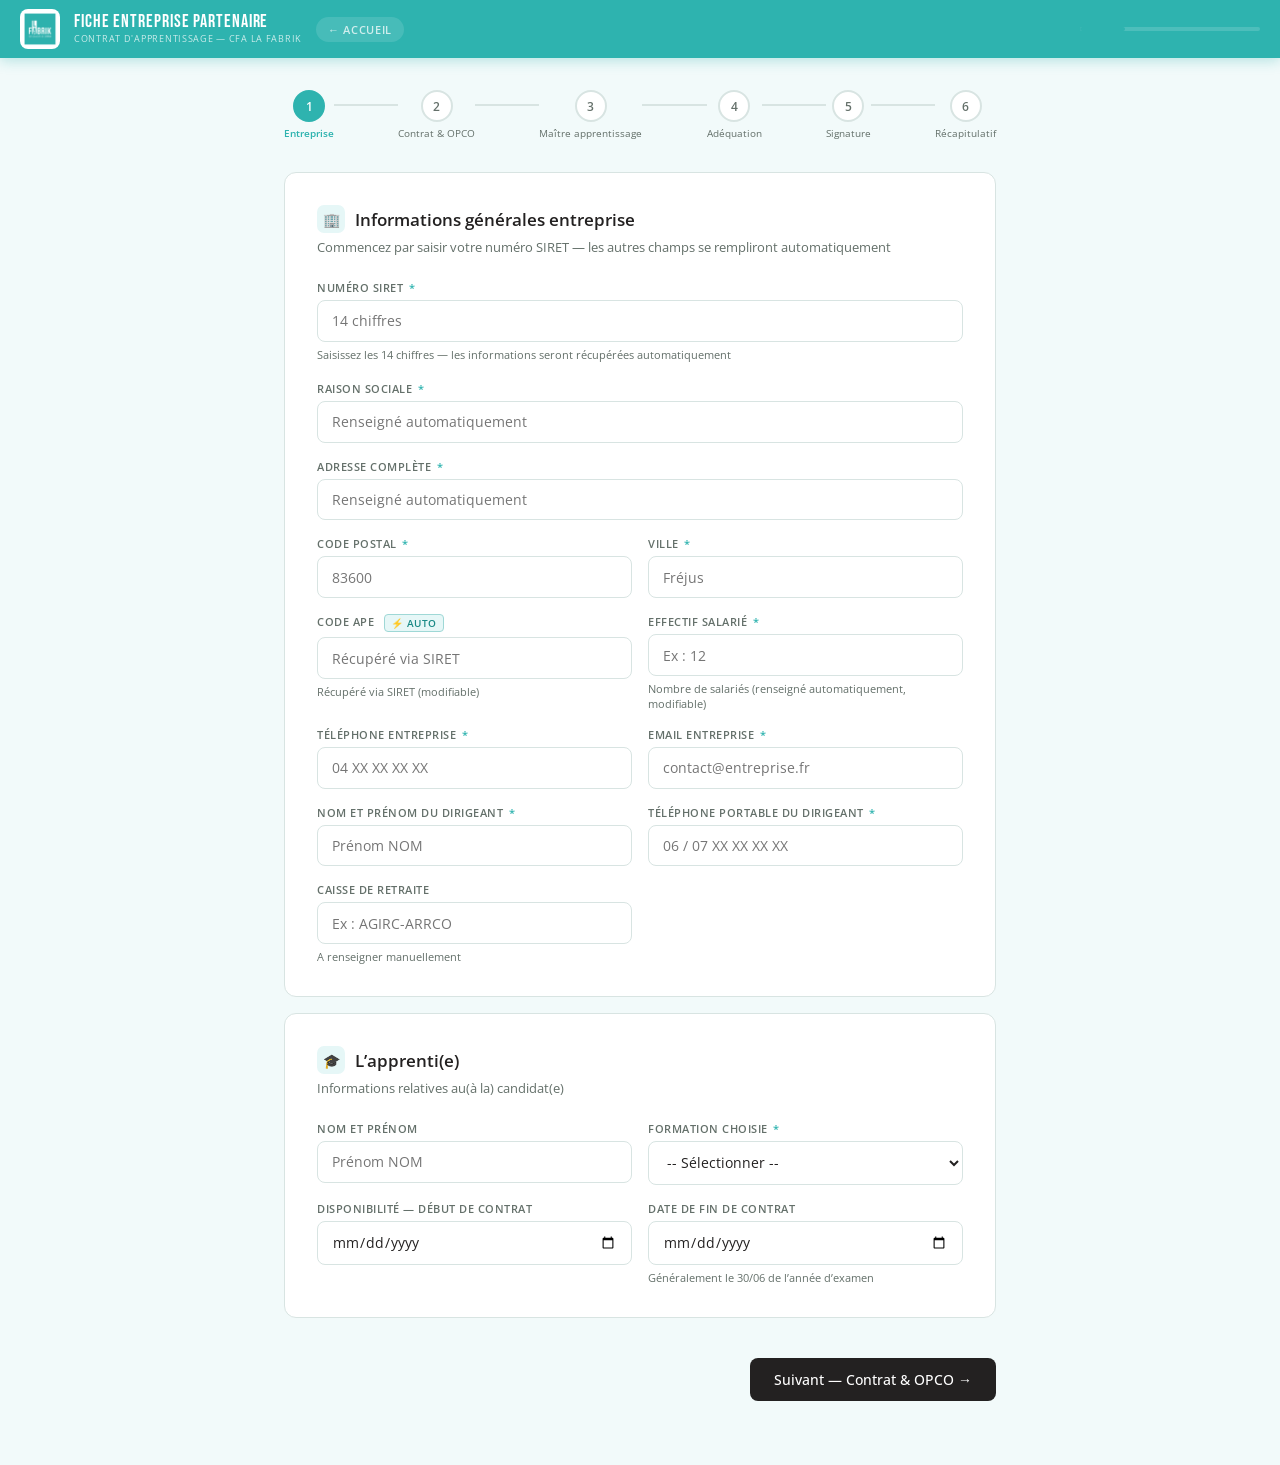
==== fiche-entreprise/index.html @ 7e013530 "fiche-entreprise : grille obligatoire, PDF grille signée, correction navigation - Formation requise " ====
<!DOCTYPE html>
<html lang="fr">
<head>
<meta charset="UTF-8"/>
<meta name="viewport" content="width=device-width, initial-scale=1.0"/>
<meta name="description" content="Saisissez et transmettez la fiche entreprise partenaire pour la constitution d'un dossier de contrat d'apprentissage — CFA La Fabrik.">
<meta property="og:title" content="Fiche Entreprise Partenaire — CFA La Fabrik">
<meta property="og:description" content="Formulaire de fiche entreprise pour contrat d'apprentissage. Envoi automatique à l'équipe CFA La Fabrik.">
<meta property="og:type" content="website">
<title>Fiche Entreprise — CFA La Fabrik</title>
<link rel="icon" href="../favicon.svg" type="image/svg+xml">
<link rel="stylesheet" href="../shared.css">
<style>
body{font-family:'Open Sans',sans-serif;background:var(--bg);color:var(--txt);min-height:100vh;}
.app-header{background:var(--teal);padding:0 20px;height:58px;display:flex;align-items:center;gap:14px;position:sticky;top:0;z-index:100;box-shadow:0 3px 12px rgba(46,179,175,.3);}
.header-logo{width:40px;height:40px;border-radius:8px;overflow:hidden;background:white;display:flex;align-items:center;justify-content:center;flex-shrink:0;padding:2px;}.header-logo img{width:100%;height:100%;object-fit:contain;display:block;}
.header-text h1{color:white;font-size:18px;font-weight:400;line-height:1;font-family:'Bebas Neue','Arial Black',sans-serif;letter-spacing:.05em;}
.header-text p{color:rgba(255,255,255,.75);font-size:9px;letter-spacing:.08em;text-transform:uppercase;margin-top:1px;}
.progress-bar-wrap{background:rgba(255,255,255,0.15);height:4px;margin-left:auto;width:180px;border-radius:2px;overflow:hidden;}
.progress-bar-fill{height:100%;background:var(--teal);border-radius:2px;transition:width 0.4s ease;}
.container{max-width:760px;margin:0 auto;padding:2rem 1.5rem 4rem;}
.step-indicator{display:flex;align-items:center;margin-bottom:2rem;}
.step-dot{display:flex;flex-direction:column;align-items:center;gap:4px;}
.step-dot-circle{width:32px;height:32px;border-radius:50%;border:2px solid var(--bdr);background:white;display:flex;align-items:center;justify-content:center;font-size:12px;font-weight:600;color:var(--muted);transition:all 0.3s;}
.step-dot.active .step-dot-circle{border-color:var(--teal);background:var(--teal);color:white;}
.step-dot.done .step-dot-circle{border-color:var(--success);background:var(--success);color:white;}
.step-dot-label{font-size:10px;color:var(--muted);white-space:nowrap;}
.step-dot.active .step-dot-label{color:var(--teal);font-weight:600;}
.step-dot.done .step-dot-label{color:var(--success);}
.step-line{flex:1;height:2px;background:var(--bdr);margin-bottom:20px;transition:background 0.3s;}
.step-line.done{background:var(--success);}
.card{background:white;border-radius:12px;border:1px solid var(--bdr);padding:2rem;margin-bottom:1rem;}
.card-title{font-size:17px;font-weight:600;margin-bottom:0.3rem;display:flex;align-items:center;gap:0.6rem;}
.card-title-icon{width:28px;height:28px;border-radius:7px;background:var(--teal-lt);display:flex;align-items:center;justify-content:center;font-size:14px;}
.card-subtitle{font-size:13px;color:var(--muted);margin-bottom:1.5rem;}
.form-grid{display:grid;grid-template-columns:1fr 1fr;gap:1rem;}
.form-grid.one{grid-template-columns:1fr;}
@media(max-width:600px){.form-grid{grid-template-columns:1fr;}}
.field{display:flex;flex-direction:column;gap:5px;}
.field.full{grid-column:1/-1;}
label{font-size:11px;font-weight:600;color:var(--muted);text-transform:uppercase;letter-spacing:0.5px;}
label .req{color:var(--teal);margin-left:2px;}
input[type=text],input[type=email],input[type=tel],input[type=date],input[type=number],select,textarea{
  width:100%;padding:0.65rem 0.9rem;border:1.5px solid var(--bdr);border-radius:8px;
  font-family:'Open Sans',sans-serif;font-size:14px;color:var(--txt);background:white;
  transition:border-color 0.2s;outline:none;}
input:focus,select:focus,textarea:focus{border-color:var(--teal);}
input.error,select.error{border-color:#e84545;background:#fff8f8;}
input.autofilled,select.autofilled{background:var(--teal-lt);border-color:var(--teal);}
.field-error{font-size:11px;color:#e84545;display:none;}
.field-hint{font-size:11px;color:var(--muted);}
.radio-group{display:flex;flex-direction:column;gap:0.5rem;}
.radio-option{display:flex;align-items:flex-start;gap:0.7rem;padding:0.75rem 1rem;border:1.5px solid var(--bdr);border-radius:8px;cursor:pointer;transition:all 0.2s;}
.radio-option:hover,.radio-option.selected{border-color:var(--teal);background:var(--teal-lt);}
.radio-option input{display:none;}
.radio-mark{width:18px;height:18px;border-radius:50%;border:2px solid var(--bdr);flex-shrink:0;margin-top:1px;display:flex;align-items:center;justify-content:center;transition:all 0.2s;}
.radio-option.selected .radio-mark{border-color:var(--teal);background:var(--teal);}
.radio-option.selected .radio-mark::after{content:'';width:6px;height:6px;border-radius:50%;background:white;}
.option-text{font-size:13px;line-height:1.5;}
.option-text strong{display:block;font-weight:600;font-size:14px;}
.option-text span{color:var(--muted);font-size:12px;}
.diploma-grid{display:grid;grid-template-columns:1fr 1fr;gap:0.5rem;}
.diploma-option{display:flex;align-items:center;gap:0.5rem;padding:0.6rem 0.8rem;border:1.5px solid var(--bdr);border-radius:8px;cursor:pointer;transition:all 0.2s;font-size:12px;}
.diploma-option:hover,.diploma-option.selected{border-color:var(--teal);background:var(--teal-lt);}
.diploma-option input{display:none;}
.diploma-dot{width:14px;height:14px;border-radius:50%;border:2px solid var(--bdr);flex-shrink:0;transition:all 0.2s;}
.diploma-option.selected .diploma-dot{border-color:var(--teal);background:var(--teal);}
.cond-section{border:1.5px solid var(--bdr);border-radius:8px;padding:1rem;margin-top:0.5rem;background:var(--bg);display:none;}
.cond-section.visible{display:block;}
.info-box{background:#E6F7F7;border:1px solid #9FD8D6;border-radius:8px;padding:0.9rem 1rem;font-size:12px;color:#1A8A86;line-height:1.6;margin:0.5rem 0;}
.warn-box{background:#fff8e6;border:1px solid #ffd166;border-radius:8px;padding:0.9rem 1rem;font-size:12px;color:#7a5200;line-height:1.6;margin:0.5rem 0;}
.verify-box{background:#fffbf0;border:1.5px solid #f5a623;border-radius:10px;padding:1rem 1.1rem;margin:1rem 0 0.5rem;display:none;}
.verify-box.visible{display:block;}
.verify-box-header{display:flex;align-items:center;gap:0.5rem;font-weight:600;font-size:13px;color:#7a5200;margin-bottom:0.5rem;}
.verify-box ul{margin:0.4rem 0 0 1.2rem;font-size:12px;color:#7a5200;line-height:1.8;}
.verify-note{font-size:11px;color:#7a5200;margin-top:0.5rem;font-style:italic;}
.siret-wrap{position:relative;}
.siret-loader{position:absolute;right:10px;top:50%;transform:translateY(-50%);width:18px;height:18px;border:2px solid var(--bdr);border-top-color:var(--teal);border-radius:50%;animation:spin 0.7s linear infinite;display:none;}
.siret-ok{position:absolute;right:10px;top:50%;transform:translateY(-50%);color:var(--success);font-size:16px;display:none;}
.siret-err{position:absolute;right:10px;top:50%;transform:translateY(-50%);color:#e84545;font-size:16px;display:none;}
@keyframes spin{to{transform:translateY(-50%) rotate(360deg);}}
.autofill-badge{display:inline-flex;align-items:center;gap:4px;font-size:10px;color:var(--teal-dk);background:var(--teal-lt);border:1px solid #9FD8D6;border-radius:4px;padding:1px 6px;margin-left:6px;vertical-align:middle;font-weight:600;}
.nav-bar{display:flex;align-items:center;justify-content:space-between;padding:1.5rem 0 0;flex-wrap:wrap;gap:0.75rem;}
.btn{display:inline-flex;align-items:center;gap:0.4rem;padding:0.75rem 1.5rem;border-radius:8px;font-family:'Open Sans',sans-serif;font-size:14px;font-weight:500;cursor:pointer;transition:all 0.2s;border:none;}
.btn-primary{background:var(--noir);color:white;}
.btn-primary:hover{background:#2a4a5e;transform:translateY(-1px);}
.btn-teal{background:var(--teal);color:white;}
.btn-teal:hover{background:var(--teal-dk);transform:translateY(-1px);}
.btn-outline{background:white;color:var(--txt);border:1.5px solid var(--bdr);}
.btn-outline:hover{border-color:var(--teal);color:var(--teal);}
.btn-ghost{background:transparent;color:var(--muted);padding-left:0;}
.btn-ghost:hover{color:var(--txt);}
.recap-block{background:var(--bg);border-radius:8px;padding:1rem;margin-bottom:1rem;border:1px solid var(--bdr);}
.recap-block h3{font-size:11px;font-weight:700;text-transform:uppercase;letter-spacing:0.5px;color:var(--teal);margin-bottom:0.8rem;padding-bottom:0.5rem;border-bottom:1px solid var(--bdr);}
.recap-row{display:flex;justify-content:space-between;padding:0.35rem 0;font-size:13px;border-bottom:1px solid rgba(0,0,0,0.04);}
.recap-row:last-child{border-bottom:none;}
.recap-label{color:var(--muted);}
.recap-val{font-weight:500;text-align:right;max-width:60%;}
.success-screen{text-align:center;padding:3rem 2rem;}
.success-icon{width:72px;height:72px;background:var(--teal);border-radius:50%;display:flex;align-items:center;justify-content:center;margin:0 auto 1.5rem;font-size:32px;color:white;}
.success-screen h2{font-size:22px;margin-bottom:0.5rem;}
.success-screen p{color:var(--muted);font-size:14px;line-height:1.7;}
.success-actions{display:flex;gap:0.75rem;justify-content:center;flex-wrap:wrap;margin-top:2rem;}
.step-content{display:none;}
.step-content.active{display:block;}
.mt1{margin-top:1rem;}

/* Grille d'adéquation */
.grille-table{width:100%;border-collapse:collapse;font-size:12px;}
.grille-table th{background:var(--noir);color:white;padding:8px 10px;text-align:left;font-size:11px;font-weight:600;}
.grille-table td{padding:8px 10px;border:1px solid var(--bdr);vertical-align:top;}
.grille-table tr:nth-child(even) td{background:var(--teal-xlt);}
.bloc-cell{background:var(--teal-lt)!important;font-weight:600;color:var(--teal-dk);font-size:11px;writing-mode:initial;text-align:center;min-width:80px;max-width:100px;}
.taches-list{font-size:11px;color:var(--muted);margin:4px 0 0 0;padding-left:14px;}
.rating-cell{text-align:center;min-width:36px;}
.rating-cell input[type=radio]{accent-color:var(--teal);width:16px;height:16px;}
.secteur-item{display:flex;align-items:flex-start;gap:10px;padding:8px 12px;border:1px solid var(--bdr);border-radius:8px;margin-bottom:6px;background:white;}
.secteur-item input[type=checkbox]{accent-color:var(--teal);width:16px;height:16px;margin-top:2px;flex-shrink:0;}
.secteur-item label{font-size:13px;color:var(--txt);cursor:pointer;flex:1;}
.secteur-item.libre{border-style:dashed;}
.cert-item{display:flex;align-items:flex-start;gap:12px;padding:12px;border:1px solid var(--bdr);border-radius:8px;margin-bottom:8px;background:white;}
.cert-question{flex:1;font-size:12px;color:var(--txt);}
.cert-oui-non{display:flex;gap:12px;flex-shrink:0;}
.cert-oui-non label{display:flex;align-items:center;gap:4px;font-size:12px;cursor:pointer;}
.cert-complement{margin-top:8px;}
.cert-complement textarea{width:100%;padding:6px 10px;border:1.5px solid var(--bdr);border-radius:6px;font-size:12px;font-family:'Open Sans',sans-serif;resize:vertical;min-height:60px;outline:none;}
/* Signature */
#signatureCanvas{background:#fafafa;}
/* Print */
@media print {
  .app-header,.nav-bar,.btn,.step-indicator,#dot1,#dot2,#dot3,#dot4,#dot5,#dot6{display:none!important;}
  .step-content{display:block!important;}
  body{background:white;}
  .card{border:1px solid #ccc;box-shadow:none;}
}
</style>
<script src="grille-data.js"></script>
</head>
<body>

<div class="app-header">
  <div class="header-logo"><img src="../logo.png" alt="La Fabrik"/></div>
  <div class="header-text">
    <h1>Fiche Entreprise Partenaire</h1>
    <p>Contrat d'apprentissage &mdash; CFA La Fabrik</p>
  </div>
  <a href="../" style="color:rgba(255,255,255,.75);font-size:11px;font-weight:600;text-transform:uppercase;letter-spacing:.06em;text-decoration:none;background:rgba(255,255,255,.12);padding:5px 12px;border-radius:20px;white-space:nowrap">← Accueil</a>
  <div class="progress-bar-wrap"><div class="progress-bar-fill" id="progressBar" style="width:25%"></div></div>
</div>

<div class="container">
  <div class="step-indicator">
    <div class="step-dot active" id="dot1"><div class="step-dot-circle">1</div><div class="step-dot-label">Entreprise</div></div>
    <div class="step-line" id="line12"></div>
    <div class="step-dot" id="dot2"><div class="step-dot-circle">2</div><div class="step-dot-label">Contrat &amp; OPCO</div></div>
    <div class="step-line" id="line23"></div>
    <div class="step-dot" id="dot3"><div class="step-dot-circle">3</div><div class="step-dot-label">Ma&icirc;tre apprentissage</div></div>
    <div class="step-line" id="line34"></div>
    <div class="step-dot" id="dot4"><div class="step-dot-circle">4</div><div class="step-dot-label">Ad&eacute;quation</div></div>
    <div class="step-line" id="line45"></div>
    <div class="step-dot" id="dot5"><div class="step-dot-circle">5</div><div class="step-dot-label">Signature</div></div>
    <div class="step-line" id="line56"></div>
    <div class="step-dot" id="dot6"><div class="step-dot-circle">6</div><div class="step-dot-label">R&eacute;capitulatif</div></div>
  </div>

  <!-- ETAPE 1 -->
  <div class="step-content active" id="step1">
    <div class="card">
      <div class="card-title"><div class="card-title-icon">&#x1F3E2;</div> Informations g&eacute;n&eacute;rales entreprise</div>
      <div class="card-subtitle">Commencez par saisir votre num&eacute;ro SIRET &mdash; les autres champs se rempliront automatiquement</div>
      <div class="field" style="margin-bottom:1.2rem">
        <label>Num&eacute;ro SIRET <span class="req">*</span></label>
        <div class="siret-wrap">
          <input type="text" id="siret" placeholder="14 chiffres" maxlength="14" oninput="onSiretInput(this.value)" style="padding-right:36px"/>
          <div class="siret-loader" id="siretLoader"></div>
          <div class="siret-ok" id="siretOk">&#10003;</div>
          <div class="siret-err" id="siretErr">&#10007;</div>
        </div>
        <div class="field-error" id="err_siret">14 chiffres requis</div>
        <div class="field-hint">Saisissez les 14 chiffres &mdash; les informations seront r&eacute;cup&eacute;r&eacute;es automatiquement</div>
      </div>
      <div class="form-grid one">
        <div class="field">
          <label>Raison sociale <span class="req">*</span></label>
          <input type="text" id="raisonSociale" placeholder="Renseign&eacute; automatiquement"/>
          <div class="field-error" id="err_raisonSociale">Champ obligatoire</div>
        </div>
      </div>
      <div class="form-grid mt1">
        <div class="field full">
          <label>Adresse compl&egrave;te <span class="req">*</span></label>
          <input type="text" id="adresse" placeholder="Renseign&eacute; automatiquement"/>
          <div class="field-error" id="err_adresse">Champ obligatoire</div>
        </div>
        <div class="field">
          <label>Code postal <span class="req">*</span></label>
          <input type="text" id="codePostal" placeholder="83600" maxlength="5"/>
          <div class="field-error" id="err_codePostal">Format invalide</div>
        </div>
        <div class="field">
          <label>Ville <span class="req">*</span></label>
          <input type="text" id="ville" placeholder="Fr&eacute;jus"/>
          <div class="field-error" id="err_ville">Champ obligatoire</div>
        </div>
        <div class="field">
          <label>Code APE <span class="autofill-badge">&#x26A1; Auto</span></label>
          <input type="text" id="codeAPE" placeholder="R&eacute;cup&eacute;r&eacute; via SIRET" maxlength="6"/>
          <div class="field-hint">R&eacute;cup&eacute;r&eacute; via SIRET (modifiable)</div>
        </div>
        <div class="field">
          <label>Effectif salari&eacute; <span class="req">*</span></label>
          <input type="text" id="effectif" placeholder="Ex : 12"/>
          <div class="field-hint">Nombre de salari&eacute;s (renseign&eacute; automatiquement, modifiable)</div>
          <div class="field-error" id="err_effectif">Champ obligatoire</div>
        </div>
        <div class="field">
          <label>T&eacute;l&eacute;phone entreprise <span class="req">*</span></label>
          <input type="tel" id="telEntreprise" placeholder="04 XX XX XX XX"/>
          <div class="field-error" id="err_telEntreprise">Champ obligatoire</div>
        </div>
        <div class="field">
          <label>Email entreprise <span class="req">*</span></label>
          <input type="email" id="emailEntreprise" placeholder="contact@entreprise.fr"/>
          <div class="field-error" id="err_emailEntreprise">Email obligatoire ou format invalide</div>
        </div>
        <div class="field">
          <label>Nom et pr&eacute;nom du dirigeant <span class="req">*</span></label>
          <input type="text" id="nomDirigeant" placeholder="Pr&eacute;nom NOM"/>
          <div class="field-error" id="err_nomDirigeant">Champ obligatoire</div>
        </div>
        <div class="field">
          <label>T&eacute;l&eacute;phone portable du dirigeant <span class="req">*</span></label>
          <input type="tel" id="telDirigeant" placeholder="06 / 07 XX XX XX XX"/>
          <div class="field-error" id="err_telDirigeant">Num&eacute;ro requis</div>
        </div>
        <div class="field">
          <label>Caisse de retraite</label>
          <input type="text" id="caisseRetraite" placeholder="Ex : AGIRC-ARRCO"/>
          <div class="field-hint">A renseigner manuellement</div>
        </div>
      </div>
      <div class="verify-box" id="verifyBox">
        <div class="verify-box-header"><span>&#x26A0;&#xFE0F;</span> V&eacute;rifiez bien les informations pr&eacute;-remplies</div>
        <p style="font-size:12px;color:#7a5200;line-height:1.6;">Les donn&eacute;es ont &eacute;t&eacute; r&eacute;cup&eacute;r&eacute;es automatiquement via les sources officielles de l&rsquo;&Eacute;tat (API Entreprise / INSEE). Contr&ocirc;lez-les attentivement avant de continuer :</p>
        <ul>
          <li>La <strong>raison sociale</strong> correspond bien &agrave; votre entreprise</li>
          <li>L&rsquo;<strong>adresse</strong> est compl&egrave;te et exacte</li>
          <li>Le <strong>code APE</strong> refl&egrave;te bien votre activit&eacute; principale</li>
          <li>L&rsquo;<strong>OPCO</strong> et la <strong>convention collective</strong> (&eacute;tape suivante) sont corrects</li>
        </ul>
        <p class="verify-note">En cas de doute&nbsp;: <strong>contrat@fabrikfrejus.fr</strong> &mdash; 04 22 54 26 03</p>
      </div>
    </div>
    <div class="card mt1">
      <div class="card-title"><div class="card-title-icon">&#x1F393;</div> L&rsquo;apprenti(e)</div>
      <div class="card-subtitle">Informations relatives au(à la) candidat(e)</div>
      <div class="form-grid">
        <div class="field">
          <label>Nom et pr&eacute;nom</label>
          <input type="text" id="nomApprenti" placeholder="Pr&eacute;nom NOM"/>
        </div>
        <div class="field">
          <label>Formation choisie <span class="req">*</span></label>
          <select id="formation" onchange="onFormationChange()">
            <option value="">-- Sélectionner --</option>
            <optgroup label="Niveau 3 — CAP">
              <option value="CAP_AEPE">CAP AEPE — Accompagnant Éducatif Petite Enfance</option>
              <option value="CAP_COIF">CAP Métiers de la Coiffure</option>
            </optgroup>
            <optgroup label="Niveau 4 — Bac / TP">
              <option value="BP_COIF">BP Coiffure</option>
              <option value="BAC_COIF">Bac Pro Coiffure</option>
              <option value="BAC_MCV">Bac Pro MCV — Métiers du Commerce et de la Vente</option>
              <option value="TP_CC">TP Conseiller Commercial</option>
              <option value="TP_IEPE">TP IPEPE — Intervenant Petite Enfance</option>
              <option value="TP_ASMA">TP Assistant Secrétaire Médico-Administratif</option>
            </optgroup>
            <optgroup label="Niveau 5 — BTS / TP">
              <option value="BTS_BANQUE">BTS Banque</option>
              <option value="BTS_COM">BTS Communication</option>
              <option value="BTS_MCO">BTS MCO — Management Commercial Opérationnel</option>
              <option value="BTS_NDRC">BTS NDRC — Négociation et Digitalisation RC</option>
              <option value="BTS_GPME">BTS GPME — Gestion PME</option>
              <option value="TP_FPA">TP Formateur Professionnel d'Adultes</option>
              <option value="TP_AC">TP Assistant Commercial</option>
            </optgroup>
            <optgroup label="Niveau 6">
              <option value="BAC6_REM">TP Responsable Établissement Marchand</option>
              <option value="BAC6_BNQ">Bachelor Banque et Assurance</option>
            </optgroup>
            <optgroup label="Niveau 7 — Mastère">
              <option value="MST_MA">Mastère Manager d'Affaires</option>
              <option value="MST_ECGP">Mastère Expert Conseil GP — Gestion de Patrimoine</option>
            </optgroup>
          </select>
          <div class="field-error" id="err_formation">Veuillez sélectionner une formation</div>
        </div>
        <div class="field full" id="link-generator" style="display:none">
          <div style="background:var(--teal-lt);border:1px solid var(--teal);border-radius:8px;padding:12px 14px;display:flex;align-items:center;gap:10px;flex-wrap:wrap;">
            <span style="font-size:13px;color:var(--teal-dk);flex:1;">Pré-remplir le lien à envoyer à l'entreprise</span>
            <button type="button" class="btn btn-teal" style="font-size:12px;padding:6px 14px;" onclick="copyEntrepriseLink()">🔗 Copier le lien entreprise</button>
          </div>
        </div>
        <div class="field">
          <label>Disponibilit&eacute; &mdash; d&eacute;but de contrat</label>
          <input type="date" id="dateDebut"/>
        </div>
        <div class="field">
          <label>Date de fin de contrat</label>
          <input type="date" id="dateFin"/>
          <div class="field-hint">G&eacute;n&eacute;ralement le 30/06 de l&rsquo;ann&eacute;e d&rsquo;examen</div>
        </div>
      </div>
    </div>
    <div class="nav-bar">
      <div></div>
      <button class="btn btn-primary" onclick="goTo(2)">Suivant &mdash; Contrat &amp; OPCO &#x2192;</button>
    </div>
  </div>

  <!-- ETAPE 2 -->
  <div class="step-content" id="step2">
    <div class="card">
      <div class="card-title"><div class="card-title-icon">&#x1F4CB;</div> Saisie du contrat d&rsquo;apprentissage</div>
      <div class="card-subtitle">Une seule r&eacute;ponse possible</div>
      <div class="radio-group" id="saisieGroup">
        <label class="radio-option" id="optCFA" onclick="selectSaisie('CFA')">
          <input type="radio" name="saisie" value="CFA"/>
          <div class="radio-mark"></div>
          <div class="option-text">
            <strong>Je d&eacute;l&egrave;gue la saisie au CFA La Fabrik</strong>
            <span>La Fabrik d&eacute;pose le dossier sur votre OPCO &mdash; solution recommand&eacute;e</span>
          </div>
        </label>
        <label class="radio-option" id="optEntreprise" onclick="selectSaisie('Entreprise')">
          <input type="radio" name="saisie" value="Entreprise"/>
          <div class="radio-mark"></div>
          <div class="option-text">
            <strong>Je saisis le contrat moi-m&ecirc;me sur l&rsquo;OPCO</strong>
            <span>Vous vous engagez &agrave; transmettre le n&deg; de dossier et le n&deg; DGEFP une fois valid&eacute;</span>
          </div>
        </label>
      </div>
      <div class="field-error" id="err_saisie" style="display:none;margin-top:0.5rem">S&eacute;lectionner une option</div>
      <div class="cond-section" id="saisieSection">
        <div class="warn-box">&#x26A0;&#xFE0F; En cas de non-saisie ou d&rsquo;erreur, vous vous engagez &agrave; r&eacute;gler l&rsquo;int&eacute;gralit&eacute; de la formation.</div>
        <div class="form-grid mt1">
          <div class="field">
            <label>N&deg; de dossier OPCO (apr&egrave;s validation)</label>
            <input type="text" id="numDossier" placeholder="&Agrave; compl&eacute;ter apr&egrave;s validation"/>
          </div>
          <div class="field">
            <label>N&deg; DGEFP du contrat (apr&egrave;s validation)</label>
            <input type="text" id="numDGEFP" placeholder="&Agrave; compl&eacute;ter apr&egrave;s validation"/>
          </div>
        </div>
      </div>
    </div>
    <div class="card mt1">
      <div class="card-title"><div class="card-title-icon">&#x1F3E6;</div> OPCO &amp; Convention collective</div>
      <div class="card-subtitle">Pr&eacute;-rempli selon votre code APE &mdash; v&eacute;rifiez et compl&eacute;tez si n&eacute;cessaire</div>
      <div class="form-grid">
        <div class="field">
          <label>Votre OPCO <span class="req">*</span></label>
          <input type="text" id="opco" placeholder="Ex : AKTO, ATLAS, Constructys&hellip;"/>
          <div class="field-hint">Renseignez l&rsquo;OPCO dont d&eacute;pend votre entreprise</div>
          <div class="field-error" id="err_opco">Champ obligatoire</div>
        </div>
        <div class="field">
          <label>Nombre de contrats alternance en cours <span class="req">*</span></label>
          <input type="number" id="nbContrats" min="0" placeholder="0"/>
          <div class="field-error" id="err_nbContrats">Champ obligatoire</div>
        </div>
        <div class="field">
          <label>Convention collective</label>
          <input type="text" id="conventionCollective" placeholder="Ex : Convention collective immobilier"/>
        </div>
        <div class="field">
          <label>IDCC</label>
          <input type="text" id="idcc" placeholder="Ex : 1527" maxlength="6"/>
          <div class="field-hint">Identifiant de la convention collective</div>
        </div>

      </div>

    </div>
    <div class="nav-bar">
      <button class="btn btn-ghost" onclick="goTo(1)">&#x2190; Pr&eacute;c&eacute;dent</button>
      <button class="btn btn-primary" onclick="goTo(3)">Suivant &mdash; Ma&icirc;tre d&rsquo;apprentissage &#x2192;</button>
    </div>
  </div>

  <!-- ETAPE 3 -->
  <div class="step-content" id="step3">
    <div class="card">
      <div class="card-title"><div class="card-title-icon">&#x1F464;</div> Le ma&icirc;tre d&rsquo;apprentissage</div>
      <div class="card-subtitle">R&eacute;f&eacute;rent de l&rsquo;apprenti(e) au sein de l&rsquo;entreprise</div>
      <div class="form-grid">
        <div class="field">
          <label>Nom et pr&eacute;nom <span class="req">*</span></label>
          <input type="text" id="nomMA" placeholder="Pr&eacute;nom NOM"/>
          <div class="field-error" id="err_nomMA">Champ obligatoire</div>
        </div>
        <div class="field">
          <label>Date de naissance <span class="req">*</span></label>
          <input type="date" id="dnMA"/>
          <div class="field-error" id="err_dnMA">Date requise</div>
        </div>
        <div class="field">
          <label>T&eacute;l&eacute;phone portable</label>
          <input type="tel" id="telMA" placeholder="07 82 74 73 12"/>
        </div>
        <div class="field">
          <label>T&eacute;l&eacute;phone fixe</label>
          <input type="tel" id="fixeMA" placeholder="04 XX XX XX XX"/>
        </div>
        <div class="field">
          <label>Email <span class="req">*</span></label>
          <input type="email" id="emailMA" placeholder="maitre.apprentissage@entreprise.fr"/>
          <div class="field-error" id="err_emailMA">Email invalide</div>
        </div>
        <div class="field">
          <label>Emploi occup&eacute; <span class="req">*</span></label>
          <input type="text" id="emploiMA" placeholder="Ex : Responsable commercial"/>
          <div class="field-error" id="err_emploiMA">Champ obligatoire</div>
        </div>
        <div class="field">
          <label>Dur&eacute;e d&rsquo;exp&eacute;rience sur le poste <span class="req">*</span></label>
          <input type="text" id="experienceMA" placeholder="Ex : 5 ans"/>
          <div class="field-error" id="err_experienceMA">Champ obligatoire</div>
        </div>
        <div class="field">
          <label>Lieu de travail (si diff&eacute;rent du si&egrave;ge)</label>
          <input type="text" id="lieuTravail" placeholder="Adresse si diff&eacute;rente"/>
        </div>
      </div>
    </div>
    <div class="card mt1">
      <div class="card-title"><div class="card-title-icon">&#x1F393;</div> Niveau de dipl&ocirc;me du ma&icirc;tre d&rsquo;apprentissage</div>
      <div class="card-subtitle">Niveau le plus &eacute;lev&eacute; obtenu <span class="req">*</span></div>
      <div class="diploma-grid">
        <label class="diploma-option" id="dip0" onclick="selectDiploma(0,'CAP / BEP')"><input type="radio" name="diplome"/><div class="diploma-dot"></div>CAP / BEP</label>
        <label class="diploma-option" id="dip1" onclick="selectDiploma(1,'Bac / Bac Pro / BP')"><input type="radio" name="diplome"/><div class="diploma-dot"></div>Bac / Bac Pro / BP</label>
        <label class="diploma-option" id="dip2" onclick="selectDiploma(2,'BTS / DUT / DEUG')"><input type="radio" name="diplome"/><div class="diploma-dot"></div>BTS / DUT / DEUG</label>
        <label class="diploma-option" id="dip3" onclick="selectDiploma(3,'Licence / BUT / Maitrise')"><input type="radio" name="diplome"/><div class="diploma-dot"></div>Licence / BUT / Ma&icirc;trise</label>
        <label class="diploma-option" id="dip4" onclick="selectDiploma(4,'Master / Ingenieur / DESS')"><input type="radio" name="diplome"/><div class="diploma-dot"></div>Master / Ing&eacute;nieur / DESS</label>
        <label class="diploma-option" id="dip5" onclick="selectDiploma(5,'Doctorat / HDR')"><input type="radio" name="diplome"/><div class="diploma-dot"></div>Doctorat / HDR</label>
      </div>
      <div class="field-error" id="err_diplome" style="display:none;margin-top:0.5rem">S&eacute;lectionner un niveau</div>
    </div>
    <div class="card mt1">
      <div class="card-title"><div class="card-title-icon">&#x2705;</div> Attestations &amp; communication</div>
      <div class="info-box" style="margin-bottom:1rem">
        &#x1F4CB; Je certifie que le ma&icirc;tre d&rsquo;apprentissage remplit <strong>l&rsquo;une des conditions suivantes</strong> :<br><br>
        &bull; Titulaire d&rsquo;un dipl&ocirc;me du m&ecirc;me domaine et niveau &ge; &agrave; celui vis&eacute; par l&rsquo;apprenti + 1 an d&rsquo;exp&eacute;rience<br>
        &bull; OU justifie de 2 ans d&rsquo;exp&eacute;rience professionnelle en rapport avec la qualification pr&eacute;par&eacute;e<br><br>
        Et que le ma&icirc;tre d&rsquo;apprentissage ne suit pas simultan&eacute;ment plus de 2 alternants.
      </div>
      <div class="field">
        <label>Acceptez-vous de recevoir des SMS lors des absences ? <span class="req">*</span></label>
        <div class="radio-group" style="flex-direction:row;gap:0.5rem;margin-top:0.4rem">
          <label class="radio-option" id="smsOui" onclick="selectSms('Oui')" style="flex:1">
            <input type="radio" name="sms"/><div class="radio-mark"></div>
            <div class="option-text"><strong>Oui</strong></div>
          </label>
          <label class="radio-option" id="smsNon" onclick="selectSms('Non')" style="flex:1">
            <input type="radio" name="sms"/><div class="radio-mark"></div>
            <div class="option-text"><strong>Non</strong></div>
          </label>
        </div>
        <div class="field-error" id="err_sms" style="display:none;margin-top:0.5rem">S&eacute;lectionner une option</div>
      </div>
    </div>
    <div class="nav-bar">
      <button class="btn btn-ghost" onclick="goTo(2)">&#x2190; Pr&eacute;c&eacute;dent</button>
      <button class="btn btn-primary" onclick="goToAdequation()">Suivant &#x2192;</button>
    </div>
  </div>

  <!-- ETAPE 4 — GRILLE D'ADÉQUATION -->
  <div class="step-content" id="step4">
    <div class="card">
      <div class="card-title"><div class="card-title-icon">📋</div> Grille de contrôle de l'adéquation</div>
      <div class="card-subtitle" id="grille-subtitle">Vérifiez l'adéquation des activités de votre entreprise avec le référentiel de formation</div>

      <!-- SECTEUR D'ACTIVITÉ -->
      <div style="margin-bottom:1.5rem;">
        <div style="font-size:13px;font-weight:600;color:var(--noir);margin-bottom:0.75rem;padding-bottom:6px;border-bottom:2px solid var(--teal);">1er contrôle — Secteur d'activité <span style="font-weight:400;color:var(--muted)">(cochez le secteur correspondant)</span></div>
        <div id="grille-secteurs"></div>
      </div>

      <!-- TABLEAU COMPÉTENCES -->
      <div style="margin-bottom:1.5rem;">
        <div style="font-size:13px;font-weight:600;color:var(--noir);margin-bottom:0.75rem;padding-bottom:6px;border-bottom:2px solid var(--teal);">2ème contrôle — Compétences mises en œuvre</div>
        <div style="font-size:11px;color:var(--muted);margin-bottom:0.75rem;font-style:italic;">★★★ L'entreprise confiera des missions permettant de développer cette compétence &nbsp;|&nbsp; ★★ L'entreprise peut proposer des activités en dehors des missions courantes &nbsp;|&nbsp; ★ Aucune mission proposée ne permet la construction de cette compétence</div>
        <div id="grille-competences" style="overflow-x:auto;"></div>
      </div>

      <!-- CERTIFICATION -->
      <div>
        <div style="font-size:13px;font-weight:600;color:var(--noir);margin-bottom:0.75rem;padding-bottom:6px;border-bottom:2px solid var(--teal);">Certification — Les parties prenantes certifient :</div>
        <div id="grille-certification"></div>
      </div>
    </div>
    <div class="nav-bar">
      <button class="btn btn-ghost" onclick="goTo(3)">&#x2190; Précédent</button>
      <button class="btn btn-primary" onclick="goTo(5)">Suivant — Signature &#x2192;</button>
    </div>
  </div>

  <!-- ETAPE 5 — SIGNATURE -->
  <div class="step-content" id="step5">
    <div class="card">
      <div class="card-title"><div class="card-title-icon">✍️</div> Signature</div>
      <div class="card-subtitle">Signez dans le cadre ci-dessous pour valider la grille d'adéquation. Utilisez votre souris, votre stylet ou votre doigt sur écran tactile.</div>

      <div style="margin-bottom:1rem;">
        <label style="font-size:11px;font-weight:600;color:var(--muted);text-transform:uppercase;letter-spacing:0.5px;">Nom, prénom et fonction du signataire <span style="color:var(--teal)">*</span></label>
        <input type="text" id="signataire" placeholder="Prénom NOM — Directeur(trice)" style="width:100%;padding:0.65rem 0.9rem;border:1.5px solid var(--bdr);border-radius:8px;font-family:'Open Sans',sans-serif;font-size:14px;margin-top:5px;outline:none;" onfocus="this.style.borderColor='var(--teal)'" onblur="this.style.borderColor='var(--bdr)'"/>
      </div>

      <div style="border:2px solid var(--bdr);border-radius:12px;overflow:hidden;background:#fff;position:relative;">
        <div style="background:var(--teal-lt);padding:8px 14px;font-size:12px;color:var(--teal-dk);border-bottom:1px solid var(--bdr);">Signez ici — Cliquez et tracez votre signature</div>
        <canvas id="signatureCanvas" width="700" height="200" style="display:block;width:100%;max-width:100%;cursor:crosshair;touch-action:none;"></canvas>
      </div>
      <div style="display:flex;gap:0.5rem;margin-top:0.75rem;justify-content:flex-end;">
        <button type="button" class="btn btn-ghost" style="font-size:12px;padding:6px 14px;" onclick="clearSignature()">Effacer</button>
      </div>
      <p style="font-size:11px;color:var(--muted);margin-top:0.5rem;">En signant ce document, vous certifiez l'exactitude des informations renseignées dans la grille d'adéquation ci-dessus, conformément aux exigences Qualiopi.</p>
    </div>
    <div class="nav-bar">
      <button class="btn btn-ghost" onclick="goTo(4)">&#x2190; Précédent</button>
      <button class="btn btn-primary" onclick="goTo(6)">Vérifier &amp; Valider &#x2192;</button>
    </div>
  </div>

  <!-- ETAPE 6 (ex-4) -->
  <div class="step-content" id="step6">
    <div class="card">
      <div class="card-title"><div class="card-title-icon">&#x1F50D;</div> R&eacute;capitulatif complet</div>
      <div class="card-subtitle">V&eacute;rifiez toutes les informations avant envoi</div>
      <div class="recap-block">
        <h3>Entreprise</h3>
        <div class="recap-row"><span class="recap-label">Raison sociale</span><span class="recap-val" id="r_rs">&#8212;</span></div>
        <div class="recap-row"><span class="recap-label">Adresse</span><span class="recap-val" id="r_adr">&#8212;</span></div>
        <div class="recap-row"><span class="recap-label">SIRET</span><span class="recap-val" id="r_siret">&#8212;</span></div>
        <div class="recap-row"><span class="recap-label">Code APE</span><span class="recap-val" id="r_ape">&#8212;</span></div>
        <div class="recap-row"><span class="recap-label">Effectif</span><span class="recap-val" id="r_eff">&#8212;</span></div>
        <div class="recap-row"><span class="recap-label">T&eacute;l&eacute;phone</span><span class="recap-val" id="r_tel">&#8212;</span></div>
        <div class="recap-row"><span class="recap-label">Email</span><span class="recap-val" id="r_email">&#8212;</span></div>
        <div class="recap-row"><span class="recap-label">Dirigeant</span><span class="recap-val" id="r_dir">&#8212;</span></div>
        <div class="recap-row"><span class="recap-label">T&eacute;l. dirigeant</span><span class="recap-val" id="r_teldir">&#8212;</span></div>
      </div>
      <div class="recap-block">
        <h3>Apprenti(e)</h3>
        <div class="recap-row"><span class="recap-label">Nom et pr&eacute;nom</span><span class="recap-val" id="r_appr">&#8212;</span></div>
        <div class="recap-row"><span class="recap-label">Formation</span><span class="recap-val" id="r_form">&#8212;</span></div>
        <div class="recap-row"><span class="recap-label">D&eacute;but de contrat</span><span class="recap-val" id="r_deb">&#8212;</span></div>
        <div class="recap-row"><span class="recap-label">Fin de contrat</span><span class="recap-val" id="r_fin">&#8212;</span></div>
      </div>
      <div class="recap-block">
        <h3>Contrat &amp; OPCO</h3>
        <div class="recap-row"><span class="recap-label">Saisie du contrat</span><span class="recap-val" id="r_saisie">&#8212;</span></div>
        <div class="recap-row"><span class="recap-label">OPCO</span><span class="recap-val" id="r_opco">&#8212;</span></div>
        <div class="recap-row"><span class="recap-label">Convention collective</span><span class="recap-val" id="r_conv">&#8212;</span></div>
        <div class="recap-row"><span class="recap-label">IDCC</span><span class="recap-val" id="r_idcc">&#8212;</span></div>
        <div class="recap-row"><span class="recap-label">Caisse de retraite</span><span class="recap-val" id="r_caisse">&#8212;</span></div>
        <div class="recap-row"><span class="recap-label">Nb contrats alternance</span><span class="recap-val" id="r_nbc">&#8212;</span></div>
      </div>
      <div class="recap-block">
        <h3>Ma&icirc;tre d&rsquo;apprentissage</h3>
        <div class="recap-row"><span class="recap-label">Nom et pr&eacute;nom</span><span class="recap-val" id="r_maNom">&#8212;</span></div>
        <div class="recap-row"><span class="recap-label">Date de naissance</span><span class="recap-val" id="r_maDn">&#8212;</span></div>
        <div class="recap-row"><span class="recap-label">T&eacute;l&eacute;phone</span><span class="recap-val" id="r_maTel">&#8212;</span></div>
        <div class="recap-row"><span class="recap-label">Email</span><span class="recap-val" id="r_maEmail">&#8212;</span></div>
        <div class="recap-row"><span class="recap-label">Emploi</span><span class="recap-val" id="r_maEmploi">&#8212;</span></div>
        <div class="recap-row"><span class="recap-label">Exp&eacute;rience</span><span class="recap-val" id="r_maExp">&#8212;</span></div>
        <div class="recap-row"><span class="recap-label">Niveau dipl&ocirc;me</span><span class="recap-val" id="r_maDip">&#8212;</span></div>
        <div class="recap-row"><span class="recap-label">SMS absences</span><span class="recap-val" id="r_maSms">&#8212;</span></div>
        <div class="recap-row"><span class="recap-label">Lieu de travail</span><span class="recap-val" id="r_maLieu">&#8212;</span></div>
      </div>
    </div>
    <div class="nav-bar">
      <button class="btn btn-ghost" onclick="goTo(1)">&#x2190; Modifier</button>
      <div style="display:flex;gap:0.75rem;flex-wrap:wrap">
        <button class="btn btn-outline" onclick="printVersion('entreprise')">
          <svg width="15" height="15" viewBox="0 0 24 24" fill="none" stroke="currentColor" stroke-width="2" stroke-linecap="round" stroke-linejoin="round"><polyline points="6 9 6 2 18 2 18 9"/><path d="M6 18H4a2 2 0 0 1-2-2v-5a2 2 0 0 1 2-2h16a2 2 0 0 1 2 2v5a2 2 0 0 1-2 2h-2"/><rect x="6" y="14" width="12" height="8"/></svg>
          PDF Entreprise
        </button>
        <button class="btn btn-outline" onclick="printVersion('ecole')">
          <svg width="15" height="15" viewBox="0 0 24 24" fill="none" stroke="currentColor" stroke-width="2" stroke-linecap="round" stroke-linejoin="round"><path d="M22 10v6M2 10l10-5 10 5-10 5z"/><path d="M6 12v5c3 3 9 3 12 0v-5"/></svg>
          PDF &Eacute;cole
        </button>
        <button class="btn btn-outline" onclick="printGrille()">
          <svg width="15" height="15" viewBox="0 0 24 24" fill="none" stroke="currentColor" stroke-width="2" stroke-linecap="round" stroke-linejoin="round"><rect x="3" y="3" width="18" height="18" rx="2"/><path d="M3 9h18"/><path d="M9 21V9"/></svg>
          PDF Grille sign&eacute;e
        </button>
        <button class="btn btn-teal" onclick="submitForm()">
          <svg width="15" height="15" viewBox="0 0 24 24" fill="none" stroke="white" stroke-width="2" stroke-linecap="round" stroke-linejoin="round"><line x1="22" y1="2" x2="11" y2="13"/><polygon points="22 2 15 22 11 13 2 9 22 2"/></svg>
          Envoyer &agrave; La Fabrik
        </button>
      </div>
    </div>
  </div>

  <!-- SUCCES -->
  <div class="step-content" id="step7">
    <div class="card">
      <div class="success-screen">
        <div class="success-icon">
          <svg width="32" height="32" viewBox="0 0 24 24" fill="none" stroke="white" stroke-width="2.5" stroke-linecap="round" stroke-linejoin="round"><polyline points="20 6 9 17 4 12"/></svg>
        </div>
        <h2>Fiche transmise avec succ&egrave;s !</h2>
        <p>Votre dossier a &eacute;t&eacute; re&ccedil;u et enregistr&eacute;. Un email r&eacute;capitulatif a &eacute;t&eacute; envoy&eacute; &agrave; <strong>contrat@fabrikfrejus.fr</strong> et <strong>info@fabrikfrejus.fr</strong>.<br><br>
        Notre &eacute;quipe revient vers vous rapidement pour la suite du dossier.<br><br>
        <em>CFA La Fabrik &mdash; 153 rue Andr&eacute; Citro&euml;n, ZI La Palud, 83600 Fr&eacute;jus</em></p>
        <div class="success-actions">
          <button class="btn btn-outline" onclick="printVersion('entreprise')">
            <svg width="15" height="15" viewBox="0 0 24 24" fill="none" stroke="currentColor" stroke-width="2" stroke-linecap="round" stroke-linejoin="round"><polyline points="6 9 6 2 18 2 18 9"/><path d="M6 18H4a2 2 0 0 1-2-2v-5a2 2 0 0 1 2-2h16a2 2 0 0 1 2 2v5a2 2 0 0 1-2 2h-2"/><rect x="6" y="14" width="12" height="8"/></svg>
            PDF Entreprise
          </button>
          <button class="btn btn-outline" onclick="printVersion('ecole')">
            <svg width="15" height="15" viewBox="0 0 24 24" fill="none" stroke="currentColor" stroke-width="2" stroke-linecap="round" stroke-linejoin="round"><path d="M22 10v6M2 10l10-5 10 5-10 5z"/><path d="M6 12v5c3 3 9 3 12 0v-5"/></svg>
            PDF &Eacute;cole
          </button>
          <button class="btn btn-outline" onclick="printGrille()">
            <svg width="15" height="15" viewBox="0 0 24 24" fill="none" stroke="currentColor" stroke-width="2" stroke-linecap="round" stroke-linejoin="round"><rect x="3" y="3" width="18" height="18" rx="2"/><path d="M3 9h18"/><path d="M9 21V9"/></svg>
            PDF Grille sign&eacute;e
          </button>
          <button class="btn btn-ghost" onclick="resetForm()">Nouveau formulaire</button>
        </div>
      </div>
    </div>
  </div>
</div>

<input type="hidden" id="logoB64" value="/9j/4AAQSkZJRgABAQAAAQABAAD/[base64]/2wBDAAUDBAQEAwUEBAQFBQUGBwwIBwcHBw8LCwkMEQ8SEhEPERETFhwXExQaFRERGCEYGh0dHx8fExciJCIeJBweHx7/2wBDAQUFBQcGBw4ICA4eFBEUHh4eHh4eHh4eHh4eHh4eHh4eHh4eHh4eHh4eHh4eHh4eHh4eHh4eHh4eHh4eHh4eHh7/wAARCAfQB9ADASIAAhEBAxEB/8QAHAABAQEBAQADAQAAAAAAAAAAAAgHBgUBAwQC/8QAVBABAAAEAgIKDAoIBgICAwADAAECAwQFBgcREhchNjdVdLGyswgTMVZxcnOSlMHR0hQ1QVFUYYGRk6EVFiIyUoSiwiNCYnWCgzPhNFMkQ/Am4vH/xAAbAQEAAwEBAQEAAAAAAAAAAAAABAUGBwMCAf/EAEcRAQABAgEGDAUCBQEHBAMBAQABAgMEBQYRMzRxEhQWITJRUnKRscHREzFBgaE1YRUiU+HwQiMkVIKy0vFERmLCY6LiJUP/2gAMAwEAAhEDEQA/[base64]/eOpL+1Hn3ien6XS942o8+8T0/S6XvKgHvxK31yp+VeM7NPhPul/ajz7xPT9Lpe8bUefeJ6fpdL3lQBxK31ycq8Z2afCfdL+1Hn3ien6XS942o8+8T0/S6XvKgDiVvrk5V4zs0+E+6X9qPPvE9P0ul7xtR594np+l0veVAHErfXJyrxnZp8J90v7UefeJ6fpdL3jajz7xPT9Lpe8qAOJW+uTlXjOzT4T7pf2o8+8T0/S6XvG1Hn3ien6XS95UAcSt9cnKvGdmnwn3S/tR594np+l0veNqPPvE9P0ul7yoA4lb65OVeM7NPhPul/ajz7xPT9Lpe8bUefeJ6fpdL3lQBxK31ycq8Z2afCfdL+1Hn3ien6XS942o8+8T0/S6XvKgDiVvrk5V4zs0+E+6X9qPPvE9P0ul7xtR594np+l0veVAHErfXJyrxnZp8J90v7UefeJ6fpdL3jajz7xPT9Lpe8qAOJW+uTlXjOzT4T7pf2o8+8T0/S6XvG1Hn3ien6XS95UAcSt9cnKvGdmnwn3S/tR594np+l0veNqPPvE9P0ul7yoA4lb65OVeM7NPhPul/ajz7xPT9Lpe8bUefeJ6fpdL3lQBxK31ycq8Z2afCfdL+1Hn3ien6XS942o8+8T0/S6XvKgDiVvrk5V4zs0+E+6X9qPPvE9P0ul7xtR594np+l0veVAHErfXJyrxnZp8J90v7UefeJ6fpdL3jajz7xPT9Lpe8qAOJW+uTlXjOzT4T7pf2o8+8T0/S6XvG1Hn3ien6XS95UAcSt9cnKvGdmnwn3S/tR594np+l0veNqPPvE9P0ul7yoA4lb65OVeM7NPhPul/ajz7xPT9Lpe8bUefeJ6fpdL3lQBxK31ycq8Z2afCfdL+1Hn3ien6XS942o8+8T0/S6XvKgDiVvrk5V4zs0+E+6X9qPPvE9P0ul7xtR594np+l0veVAHErfXJyrxnZp8J90v7UefeJ6fpdL3jajz7xPT9Lpe8qAOJW+uTlXjOzT4T7pf2o8+8T0/S6XvG1Hn3ien6XS95UAcSt9cnKvGdmnwn3S/tR594np+l0veNqPPvE9P0ul7yoA4lb65OVeM7NPhPul/ajz7xPT9Lpe8bUefeJ6fpdL3lQBxK31ycq8Z2afCfdL+1Hn3ien6XS942o8+8T0/S6XvKgDiVvrk5V4zs0+E+6X9qPPvE9P0ul7xtR594np+l0veVAHErfXJyrxnZp8J90v7UefeJ6fpdL3jajz7xPT9Lpe8qAOJW+uTlXjOzT4T7pf2o8+8T0/S6XvG1Hn3ien6XS95UAcSt9cnKvGdmnwn3S/tR594np+l0veNqPPvE9P0ul7yoA4lb65OVeM7NPhPul/ajz7xPT9Lpe8bUefeJ6fpdL3lQBxK31ycq8Z2afCfdL+1Hn3ien6XS942o8+8T0/S6XvKgDiVvrk5V4zs0+E+6X9qPPvE9P0ul7xtR594np+l0veVAHErfXJyrxnZp8J90v7UefeJ6fpdL3jajz7xPT9Lpe8qAOJW+uTlXjOzT4T7pf2o8+8T0/S6XvG1Hn3ien6XS95UAcSt9cnKvGdmnwn3S/tR594np+l0veNqPPvE9P0ul7yoA4lb65OVeM7NPhPul/ajz7xPT9Lpe8bUefeJ6fpdL3lQBxK31ycq8Z2afCfdL+1Hn3ien6XS942o8+8T0/S6XvKgDiVvrk5V4zs0+E+6X9qPPvE9P0ul7xtR594np+l0veVAHErfXJyrxnZp8J90v7UefeJ6fpdL3jajz7xPT9Lpe8qAOJW+uTlXjOzT4T7pf2o8+8T0/S6XvG1Hn3ien6XS95UAcSt9cnKvGdmnwn3S/tR594np+l0veNqPPvE9P0ul7yoA4lb65OVeM7NPhPul/ajz7xPT9Lpe8bUefeJ6fpdL3lQBxK31ycq8Z2afCfdL+1Hn3ien6XS942o8+8T0/S6XvKgDiVvrk5V4zs0+E+6X9qPPvE9P0ul7xtR594np+l0veVAHErfXJyrxnZp8J90v7UefeJ6fpdL3jajz7xPT9Lpe8qAOJW+uTlXjOzT4T7pf2o8+8T0/S6XvG1Hn3ien6XS95UAcSt9cnKvGdmnwn3S/tR594np+l0veNqPPvE9P0ul7yoA4lb65OVeM7NPhPul/ajz7xPT9Lpe8bUefeJ6fpdL3lQBxK31ycq8Z2afCfdL+1Hn3ien6XS942o8+8T0/S6XvKgDiVvrk5V4zs0+E+6X9qPPvE9P0ul7xtR594np+l0veVAHErfXJyrxnZp8J90v7UefeJ6fpdL3jajz7xPT9Lpe8qAOJW+uTlXjOzT4T7pf2o8+8T0/S6XvG1Hn3ien6XS95UAcSt9cnKvGdmnwn3S/tR594np+l0veNqPPvE9P0ul7yoA4lb65OVeM7NPhPul/ajz7xPT9Lpe8bUefeJ6fpdL3lQBxK31ycq8Z2afCfdL+1Hn3ien6XS942o8+8T0/S6XvKgDiVvrk5V4zs0+E+6X9qPPvE9P0ul7xtR594np+l0veVAHErfXJyrxnZp8J90v7UefeJ6fpdL3jajz7xPT9Lpe8qAOJW+uTlXjOzT4T7pf2o8+8T0/S6XvG1Hn3ien6XS95UAcSt9cnKvGdmnwn3S/tR594np+l0veNqPPvE9P0ul7yoA4lb65OVeM7NPhPul/ajz7xPT9Lpe8bUefeJ6fpdL3lQBxK31ycq8Z2afCfdL+1Hn3ien6XS942o8+8T0/S6XvKgDiVvrk5V4zs0+E+6X9qPPvE9P0ul7xtR594np+l0veVAHErfXJyrxnZp8J90v7UefeJ6fpdL3jajz7xPT9Lpe8qAOJW+uTlXjOzT4T7pf2o8+8T0/S6XvG1Hn3ien6XS95UAcSt9cnKvGdmnwn3S/tR594np+l0veNqPPvE9P0ul7yoA4lb65OVeM7NPhPul/ajz7xPT9Lpe8bUefeJ6fpdL3lQBxK31ycq8Z2afCfdL+1Hn3ien6XS942o8+8T0/S6XvKgDiVvrk5V4zs0+E+6X9qPPvE9P0ul7xtR594np+l0veVAHErfXJyrxnZp8J90v7UefeJ6fpdL3jajz7xPT9Lpe8qAOJW+uTlXjOzT4T7pf2o8+8T0/S6XvG1Hn3ien6XS95UAcSt9cnKvGdmnwn3S/tR594np+l0veNqPPvE9P0ul7yoA4lb65OVeM7NPhPul/ajz7xPT9Lpe8bUefeJ6fpdL3lQBxK31ycq8Z2afCfdL+1Hn3ien6XS942o8+8T0/S6XvKgDiVvrk5V4zs0+E+6X9qPPvE9P0ul7xtR594np+l0veVAHErfXJyrxnZp8J90v7UefeJ6fpdL3jajz7xPT9Lpe8qAOJW+uTlXjOzT4T7pf2o8+8T0/S6XvG1Hn3ien6XS95UAcSt9cnKvGdmnwn3S/tR594np+l0veNqPPvE9P0ul7yoA4lb65OVeM7NPhPul/ajz7xPT9Lpe8bUefeJ6fpdL3lQBxK31ycq8Z2afCfdL+1Hn3ien6XS942o8+8T0/S6XvKgDiVvrk5V4zs0+E+6X9qPPvE9P0ul7xtR594np+l0veVAHErfXJyrxnZp8J90v7UefeJ6fpdL3jajz7xPT9Lpe8qAOJW+uTlXjOzT4T7pf2o8+8T0/S6XvG1Hn3ien6XS95UAcSt9cnKvGdmnwn3S/tR594np+l0veNqPPvE9P0ul7yoA4lb65OVeM7NPhPul/ajz7xPT9Lpe8bUefeJ6fpdL3lQBxK31ycq8Z2afCfdL+1Hn3ien6XS942o8+8T0/S6XvKgDiVvrk5V4zs0+E+6X9qPPvE9P0ul7xtR594np+l0veVAHErfXJyrxnZp8J90v7UefeJ6fpdL3jajz7xPT9Lpe8qAOJW+uTlXjOzT4T7pf2o8+8T0/S6XvG1Hn3ien6XS95UAcSt9cnKvGdmnwn3S/tR594np+l0veNqPPvE9P0ul7yoA4lb65OVeM7NPhPul/ajz7xPT9Lpe8bUefeJ6fpdL3lQBxK31ycq8Z2afCfdL+1Hn3ien6XS942o8+8T0/S6XvKgDiVvrk5V4zs0+E+6X9qPPvE9P0ul7xtR594np+l0veVAHErfXJyrxnZp8J90v7UefeJ6fpdL3jajz7xPT9Lpe8qAOJW+uTlXjOzT4T7pf2o8+8T0/S6XvG1Hn3ien6XS95UAcSt9cnKvGdmnwn3S/tR594np+l0veNqPPvE9P0ul7yoA4lb65OVeM7NPhPul/ajz7xPT9Lpe8bUefeJ6fpdL3lQBxK31ycq8Z2afCfdL+1Hn3ien6XS942o8+8T0/S6XvKgDiVvrk5V4zs0+E+6X9qPPvE9P0ul7xtR594np+l0veVAHErfXJyrxnZp8J90v7UefeJ6fpdL3jajz7xPT9Lpe8qAOJW+uTlXjOzT4T7pf2o8+8T0/S6XvG1Hn3ien6XS95UAcSt9cnKvGdmnwn3S/tR594np+l0veNqPPvE9P0ul7yoA4lb65OVeM7NPhPul/ajz7xPT9Lpe8bUefeJ6fpdL3lQBxK31ycq8Z2afCfdL+1Hn3ien6XS942o8+8T0/S6XvKgDiVvrk5V4zs0+E+6X9qPPvE9P0ul7zj8Yw68wjE6+G39KFK5t5thUkhNCbVHww3IrQSdpb4R8b5TH1I+Jw9NqmJhd5Dyzfx96qi7ERERp5tPXvlyoCG04AAAAAAAAAAAAAAAAAAAAAAAAAAAAAAAAADu9AvCjhniVuqnVAl/[base64]/[base64]/[base64]/[base64]/[base64]/[base64]/[base64]/[base64]/[base64]/[base64]/[base64]/[base64]/AFI8Eqiqv1ewLiex/Al9h+r2BcT2P4EvsOPU9RyRu/1I8Eqiqv1ewLiex/Al9jkdL+D4VaZCva9rh1rRqyz0tU8lKEIw1zy/LB9UYyKqop0fN4YnNi5Ys1XZuRPBiZ+XUwMBMZcAAAAHdaELS1vc5zUbu3pV6fwSpNsaksJoa9cu7qi3D9XsC4nsfwJfYi3sTFqrgzC/ybkCvH2fi01xHPo+SVRVX6vYFxPY/gS+w/V7AuJ7H8CX2PPj1PUsOSN3+pHglUVV+r2BcT2P4EvsP1ewLiex/Al9hx6nqOSN3+pHglUVV+r2BcT2P4EvsP1ewLiex/Al9hx6nqOSN3+pHglUVV+r2BcT2P4EvsP1ewLiex/Al9hx6nqOSN3+pHglUVV+r2BcT2P4EvsP1ewLiex/Al9hx6nqOSN3+pHglUVV+r2BcT2P4EvsP1ewLiex/Al9hx6nqOSN3+pHglUVV+r2BcT2P4EvsP1ewLiex/Al9hx6nqOSN3+pHglUVV+r2BcT2P4EvsP1ewLiex/[base64]/1HyFTmgoNPmg3f9R8hU5oKDVWN1joma2xT3p8oAERpAABxmmrg7v/AB6XWSuzcZpq4O7/[base64]/oF4UcM8St1U6oFpgtXO9z3Ovbae7HnIAmMyAAAAAAAAAAAAAAAAAAAAAAAAAAAAAAAAAAAAAAAAAAAAAAAA7rQbv+o+Qqc0FBp80G7/qPkKnNBQaqxusdEzW2Ke9PlAAiNIAAOM01cHd/49LrJXZuM01cHd/49LrJXpZ1lO9BypsV3uz5J1AXjkoAAADQdAm/[base64]/QLwo4Z4lbqp1QLTBaud7nude2092POQBMZkAAAAAAAAAAAAAAAAAAAAAAAAAAAAAAAAAAAAAAAAAAAAAAAB3Wg3f9R8hU5oKDT5oN3/AFHyFTmgoNVY3WOiZrbFPenygARGkAAHGaauDu/8el1krs3GaauDu/8AHpdZK9LOsp3oOVNiu92fJOoC8clAAAAaDoE38z8jqc8rfGB6BN/M/[base64]/qPkKnNBQafNBu/6j5CpzQUGqsbrHRM1tinvT5QAIjSAADjNNXB3f8Aj0usldm4zTVwd3/j0uslelnWU70HKmxXe7PknUBeOSgAAANB0Cb+Z+R1OeVvjA9Am/[base64]/wBR8hU5oKDT5oN3/UfIVOaCg1VjdY6JmtsU96fKABEaQAAcZpq4O7/x6XWSuzcZpq4O7/x6XWSvSzrKd6DlTYrvdnyTqAvHJQAAAGg6BN/M/I6nPK3xgegTfzPyOpzyt8VWM1jo2a+w/[base64]/6j5CpzQUGnzQbv8AqPkKnNBQaqxusdEzW2Ke9PlAAiNIAAOM01cHd/49LrJXZuM01cHd/[base64]/UfIVOaCg0+aDd/1HyFTmgoNVY3WOiZrbFPenygARGkAAHGaauDu/wDHpdZK7Nxmmrg7v/HpdZK9LOsp3oOVNiu92fJOoC8clAAAAaDoE38z8jqc8rfGB6BN/M/[base64]/AKj5CpzQUGnzQbv+o+Qqc0FBqrG6x0TNbYp70+UACI0gAA4zTVwd3/j0usldm4zTVwd3/j0uslelnWU70HKmxXe7PknUBeOSgAAANB0Cb+Z+R1OeVvjA9Am/[base64]/1HyFTmgoNPmg3f9R8hU5oKDVWN1joma2xT3p8oAERpAABxmmrg7v/AB6XWSuzcZpq4O7/[base64]/oF4UcM8St1U6oFpgtXO9z3Ovbae7HnIAmMyAAAAAAAAAAAAAAAAAAAAAAAAAAAAAAAAAAAAAAAAAAAAAAAA7rQbv+o+Qqc0FBp80G7/qPkKnNBQaqxusdEzW2Ke9PlAAiNIAAOM01cHd/49LrJXZuM01cHd/49LrJXpZ1lO9BypsV3uz5J1AXjkoAAADQdAm/[base64]/QLwo4Z4lbqp1QLTBaud7nude2092POQBMZkAAAAAAAAAAAAAAAAAAAAAAAAAAAAAAAAAAAAAAAAAAAAAAAB3Wg3f9R8hU5oKDT5oN3/AFHyFTmgoNVY3WOiZrbFPenygARGkAAHGaauDu/8el1krs3GaauDu/8AHpdZK9LOsp3oOVNiu92fJOoC8clAAAAaDoE38z8jqc8rfGB6BN/M/[base64]/qPkKnNBQafNBu/6j5CpzQUGqsbrHRM1tinvT5QAIjSAADjNNXB3f8Aj0usldm4zTVwd3/j0uslelnWU70HKmxXe7PknUBeOSgAAANB0Cb+Z+R1OeVvjA9Am/[base64]/wBR8hU5oKDT5oN3/UfIVOaCg1VjdY6JmtsU96fKABEaQAAcZpq4O7/x6XWSuzcZpq4O7/x6XWSvSzrKd6DlTYrvdnyTqAvHJQAAAGg6BN/M/I6nPK3xgegTfzPyOpzyt8VWM1jo2a+w/[base64]/6j5CpzQUGnzQbv8AqPkKnNBQaqxusdEzW2Ke9PlAAiNIAAOM01cHd/49LrJXZuM01cHd/[base64]/UfIVOaCg0+aDd/1HyFTmgoNVY3WOiZrbFPenygARGkAAHGaauDu/wDHpdZK7Nxmmrg7v/HpdZK9LOsp3oOVNiu92fJOoC8clAAAAaDoE38z8jqc8rfGB6BN/M/[base64]/AKj5CpzQUGnzQbv+o+Qqc0FBqrG6x0TNbYp70+UACI0gAA4zTVwd3/j0usldm4zTVwd3/j0uslelnWU70HKmxXe7PknUBeOSgAAANB0Cb+Z+R1OeVvjA9Am/[base64]/1HyFTmgoNPmg3f9R8hU5oKDVWN1joma2xT3p8oAERpAABxmmrg7v/AB6XWSuzcZpq4O7/[base64]/oF4UcM8St1U6oFpgtXO9z3Ovbae7HnIAmMyAAAAAAAAAAAAAAAAAAAAAAAAAAAAAAAAAAAAAAAAAAAAAAAA7rQbv+o+Qqc0FBp80G7/qPkKnNBQaqxusdEzW2Ke9PlAAiNIAAOM01cHd/49LrJXZuM01cHd/49LrJXpZ1lO9BypsV3uz5J1AXjkoAAADQdAm/mfkdTnlb4m3Rdj9jlvM02I4hCrGjG3np/wCHLrjrjGHsajtuZX/gvfwv/atxVquq5piG6zeyhhsPg+BdriJ0z82gjPttzK/8F7+F/wCzbcyv/Be/hf8AtH+Bc7K8/jGB/qx4tBGfbbmV/wCC9/C/9m25lf8Agvfwv/Z8C52T+MYH+rHi0EZ9tuZX/gvfwv8A2bbmV/4L38L/ANnwLnZP4xgf6seLQRn225lf+C9/C/8AZtuZX/gvfwv/AGfAudk/jGB/qx4tBGfbbmV/4L38L/2bbmV/4L38L/2fAudk/jGB/qx4tBH12taS4tqVxT17CrJCeXX3dUYa32PFYxOmNMAA/[base64]/oF4UcM8St1U6oFpgtXO9z3Ovbae7HnIAmMyAAAAAAAAAAAAAAAAAAAAAAAAAAAAAAAAAAAAAAAAAAAAAAAA7rQbv+o+Qqc0FBp80G7/AKj5CpzQUGqsbrHRM1tinvT5QAIjSAADjNNXB3f+PS6yV2bjNNXB3f8Aj0uslelnWU70HKmxXe7PknUBeOSgAAAAAAAAAAAAAAAKxwP4kseTU+jB+x+PA/iSx5NT6MH7FBPzdltdCNwA/[base64]/1HyFTmgoNPmg3f9R8hU5oKDVWN1joma2xT3p8oAERpAABxmmrg7v/AB6XWSuzcZpq4O7/AMel1kr0s6yneg5U2K73Z8k6gLxyUAAAAAAAAAAAAAAABWOB/Eljyan0YP2Px4H8SWPJqfRg/[base64]/oF4UcM8St1U6oFpgtXO9z3Ovbae7HnIAmMyAAAAAAAAAAAAAAAAAAAAAAAAAAAAAAAAAAAAAAAAAAAAAAAA7rQbv+o+Qqc0FBp80G7/qPkKnNBQaqxusdEzW2Ke9PlAAiNIAAOM01cHd/wCPS6yV2bj9MlKrX0f31OjTnqTxnpapZJYxjH/El+SD0s6yneg5TjTg7ujsz5JyH7P0ZiXF93+DN7D9GYlxfd/gzexd6Yco+HX1S/GP2fozEuL7v8Gb2H6MxLi+7/Bm9hpg+HX1S/GP2fozEuL7v8Gb2H6MxLi+7/Bm9hpg+HX1S/GP2fozEuL7v8Gb2H6MxLi+7/Bm9hpg+HX1S/GP2fozEuL7v8Gb2H6MxLi+7/Bm9hpg+HX1S/GP2fozEuL7v8Gb2H6MxLi+7/Bm9hpg+HX1S/GP2fozEuL7v8Gb2H6MxLi+7/Bm9hpg+HX1S/GP2fozEuL7v8Gb2H6MxLi+7/Bm9hpg+HX1S/GP2fozEuL7v8Gb2H6MxLi+7/Bm9hpg+HX1SqXA/[base64]/qPkKnNBQafNBu/6j5CpzQUGqsbrHRM1tinvT5QAIjSAABGEI90AfGxl/hh9xsZf4Yfc+QHxsZf4YfcbGX+GH3PkB8bGX+GH3Gxl/hh9z5AfGxl/hh9xsZf4Yfc+QHxsZf4YfcbGX+GH3PkB8bGX+GH3Gxl/hh9z5AfGxl/hh9xsZf4Yfc+QHxsZf4YfcbGX+GH3PkB8bGX+GH3Gxl/[base64]/[base64]/pO7u7qlU7dPT2NPVq1Q1fPD63TbTuA8YX39PsR6sVbpnRK6sZAxt+3TcoiNE8/zYYNz2ncB4wvv6fYbTuA8YX39PsfPHLT15NY/sx4wwwbntO4Dxhff0+w2ncB4wvv6fYcctHJrH9mPGGGDc9p3AeML7+n2G07gPGF9/T7Djlo5NY/sx4wwwbntO4Dxhff0+w2ncB4wvv6fYcctHJrH9mPGGGDc9p3AeML7+n2G07gPGF9/T7Djlo5NY/sx4wwwbntO4Dxhff0+w2ncB4wvv6fYcctHJrH9mPGGGDc9p3AeML7+n2G07gPGF9/T7Djlo5NY/sx4wwwbntO4Dxhff0+w2ncB4wvv6fYcctHJrH9mPGGGDTdJOj3C8tZbjidpd3VWp26SnsamrVqjr+aH1Mye9u5TcjTSqsZgruDufDuxz/MAfaK7rQbv+o+Qqc0FBp80G7/qPkKnNBQaqxusdEzW2Ke9PlAAiNIAAAAAAAAAAAAAAAAAAAAAAAAAAAAJVzTvlxLlVTpRVUlXNO+XEuVVOlFOwPSlkM7tXa3y8wBZMMAADXso6L8HxjLVhide9vJKtzRhPNLLsdUI/VuPV2ncB4wvv6fYjTi7cToleW83cdcoiumI0Tz/Nhg3PadwHjC+/p9htO4Dxhff0+x+cctPvk1j+zHjDDBue07gPGF9/T7DadwHjC+/p9hxy0cmsf2Y8YYYNz2ncB4wvv6fYbTuA8YX39PsOOWjk1j+zHjDDBue07gPGF9/T7DadwHjC+/p9hxy0cmsf2Y8YYYNyjocwLVuYjfQ832Ppn0M4TsY7DGL2Efk1yS6uZ+8btdb8nNrHx/pjxhiY2G40L046/g+OzS+Uoa+aMHj3+h3MFKEZrS+sLmEPkjNNJNH8ow/N9RibU/V4XMg5Qo+dvw0T6s2HQ4tkrNOGa43eC3Owh3Z6cIVJfvl1vAnknkmjJPLNLNDuwjDVGD2iqKvlKtu2LlqdFymYn940P5AfryAAAAAAAAAABquQdG2E5gypaYtdXl3Tq14z7KWTVqhsZ5pYfJ9T3tp3AeML7+n2I9WKt0zMSu7Ob2NvW6blMRomNMc/WwwbntO4Dxhff0+w2ncB4wvv6fY+eOWnpyax/Zjxhhg3PadwHjC+/p9htO4Dxhff0+w45aOTWP7MeMMMG57TuA8YX39PsNp3AeML7+n2HHLRyax/Zjxhhg3PadwHjC+/p9htO4Dxhff0+w45aOTWP7MeMMMG57TuA8YX39PsfTNoZwjVHY4vfQj8muWX2P3jdrrJzax/ZjxhiQ2O40L0Ywj8HxypLH/XQhHmjB5N9obxynCMbPE7C41fJPsqcY/lF9RibU/[base64]/T7H5xy0+uTWP7MeMMMG57TuA8YX39PsNp3AeML7+n2HHLRyax/Zjxhhg3PadwHjC+/p9jGMbtZLHGLyzpzRmkoVpqcsY92MIR1PW3eoudFBx2SsRgYiq9Hz/d+MB6q4AAAAHU6M8uWmZ8enw+8rVaVOWjGprp6teuEYfO0radwHjC+/p9jwuYii3Oipa4PI2Kxlv4tqI0b2GDc9p3AeML7+n2G07gPGF9/T7Hxxy0lcmsf2Y8YYYNz2ncB4wvv6fYbTuA8YX39PsOOWjk1j+zHjDDBue07gPGF9/T7HI6UMiYblbCba8s7q4qz1a3a4wqatUIatfyPqjE2650Q8cRkHGYe1N25EaI/dnQCQpgAAAAAAdzouyRTzVG7uL2rWoWlDVLLNT1a5p4/Ju/U7radwHjC+/p9jwrxNuieDK3wuQ8ZirUXbdPNP7sMG57TuA8YX39PsNp3AeML7+n2PjjlpI5NY/[base64]/m6nNK75wOgfeJ/N1OaV3ykv6yp1fJGw2t0ADyWIAAAAAAAAAAAAADgdPG8OPKqfrYA3/TxvDjyqn62ALXB6tzrOjbvtHqAJbOO60G7/AKj5CpzQUGnzQbv+o+Qqc0FBqrG6x0TNbYp70+UACI0gAAAAAAD8WOYnbYPhNzid3CeNC3k2c8JIa5ow7m4/YjTOiHzXVFFM1VTzQ/aM724Mr/RcV/Bk9824Mr/RcV/Bk9968XudlXfxnA/1YaIM724Mr/RcV/Bk9824Mr/RcV/Bk984vc7J/GcD/Vhogzvbgyv9FxX8GT3zbgyv9FxX8GT3zi9zsn8ZwP8AVhogzvbgyv8ARcV/Bk9824Mr/RcV/Bk984vc7J/GcD/Vhogzvbgyv9FxX8GT339UtLuV6lSWnC3xSEZowhrjRk1Q/rOL3Op+/wAYwP8AVhoQ+JJoTySzy9yaGuD5eKyAAAAAAAAEq5p3y4lyqp0oqqSrmnfLiXKqnSinYHpSyGd2rtb5eYAsmGAAU3oz3hYNyaHrdE53RnvCwbk0PW6JRXOnLr+C2a33Y8gB8JIAAAAAAAAAA8nG8tYFjMkZcRwy3rRj/n2Oxmh/yhuvWH7EzHPD4uW6LlPBrjTH7sbzZohq0oT3OXbqNaXu/Bq8f2oeCbuR+1l2IWd1h93PaXtvUoV6cdU0k8uqMFavCzhlXCsz2Xab+jCFaWGqlcSw/bp/b8sPqTLWMqjmr52XyjmzauRNeG/lq6vpPt5JfHu5zyxiOV8UjaXsuzpzbtGvLD9mpL6o/PB4SypqiqNMMNdtV2a5orjRMAD9eYAAAAACjNDHBxhnhrdbO7Fx2hjg4wzw1utndio72sq3ut5M2O13afKAB5poAAAAAAAAAA87F8DwjF6caeI4db3MI/LPJDZff3Xoj9iZjnh810U1xwao0wyXNeiCjPCe4y7dRpzd34NXjrh4JZu7D7dfhZTjGF4hhF5NZ4ja1LetL/lnh3YfPCPywVg8vMuA4ZmHD5rPE7aWrL3ZJ9X7dOPzyx+RLtYyqnmq54ZrKObNi9E14f8Alq6vpPt/nMlYdTn/ACZiGVb39vXXsakf8G4hDc8Wb5o87lllTVFUaYYS/YuYe5Nu5GiYAH08QAAAAAFQ5B3l4RyWTme48PIO8vCOSycz3FDX0pdgwmoo3R5AD5SAABK2bd9GJ8qqdKKqUrZt30Ynyqp0op2B6Ushndqre+XlgLJhgAAAGiaAt+VXks3PBvLBtAW/KryWbng3lU4zWOj5sbDG+QBFaEAAZn2Qm9qx5V/bFpjM+yE3tWPKv7YvbD62FVlzYLu71YcAunLAAAAB9lClUr16dGlLGapUmhLLLD5Yx3IPraFoPy/HFMyTYnXkhG1w+EJt3uTVI/uw+zdj93zvi5XFFM1Sk4PDVYq/TZp+s/8AlsOSMDpZeyzaYbJCHbJZNlWmh/mqR3Zo/fueCEHtAo6pmqdMut2rVNqiKKI5o5gB+PQAB9N7c0bO0rXdxPCSlRkjPPNH5IQhrS7mvGa+P5gu8Ur64dunjsJdf7kkP3Zfsg1vTzmKFnhNLAbep/j3n7daEI/u04R3PvjzRYes8Ha0U8OfqwWdOP8AiXYw9M81PPO/+0eYAmsoAAAAAAAAAAAAAAAAAAAAAAAAAAJO0t8I+N8pj6lYpO0t8I+N8pj6kLHdCGqzT2mvu+sOVAVjfAAAAAAAAAAAAAAAAAAAAAAAAAAAAAAAAAAO70C8KOGeJW6qdUCX9AvCjhniVuqnVAtMFq53ue517bT3Y85AExmQAAAAAAAAAAAAAAAAAAAAAAAAAG/6B94n83U5pXfOB0D7xP5upzSu+Ul/WVOr5I2G1ugAeSxAAAAAAAAAAAAAAcDp43hx5VT9bAG/6eN4ceVU/WwBa4PVudZ0bd9o9QBLZx3Wg3f9R8hU5oKDT5oN3/UfIVOaCg1VjdY6JmtsU96fKABEaQAAAAAAcPpuuvg+QrinCOqNxVkp6vnhr1+p3DKuyIutjheGWUI7tSrNUj4IQ1et7YeNNyFZlm78PA3Z/[base64]/el4W9wKuDPylm84slxibM36I/np/Mf2YIAtXOwAAAAAFGaGODjDPDW62d2LjtDHBxhnhrdbO7FR3tZVvdbyZsdru0+UADzTQAAAAAAAAAAAAAH48Zw2yxfDq2H39GFW3qy6ppY/J9cI/JFNed8uXOWMcqWFaMZ6Uf2qFXV+/[base64]/bF7YfWwqsubBd3erDgF05YAAAA+ZYRmmhLLDXGMdUIKZ0cYFDL+VLWzmlhCvPDtteOr/PN8n2bkPsY7oay/DGs107mvJsrWw1Vp4RhuTT/[base64]/AKB94n83U5pXfOB0D7xP5upzSu+Ul/WVOr5I2G1ugAeSxAAAc5jmdst4LiM9hiN/GjcSQhGaXtU02qEe5uwg/aaZqnREPK7ft2aeFcqiI/fmdGOO2zMm8aTfgT+w2zMm8aTfgT+x9/BudmUb+J4P+rT4w7EcdtmZN40m/An9htmZN40m/An9h8G52ZP4ng/6tPjDsRx22Zk3jSb8Cf2G2Zk3jSb8Cf2HwbnZk/ieD/q0+MOxHHbZmTeNJvwJ/YbZmTeNJvwJ/YfBudmT+J4P+rT4w7EcdtmZN40m/An9htmZN40m/An9h8G52ZP4ng/6tPjD8WnjeHHlVP1sAa/pZznl3HcpxscMvo1rj4RJPse1TS7kNevdjBkCzwlM029Ewwecd63exnCt1RMaI+XP1gCSoXdaDd/1HyFTmgoNPmg3f9R8hU5oKDVWN1joma2xT3p8oAERpAAAAAABhvZB3fbc0WVnCOuFC12UYfNGaaPqhBuSbdLV38M0g4pPCOuWnPLRh9WxlhCP5wil4KnTc0s3nTd4GCintTHu5QBaudgAAAAAAANs7Hi62eBYlZRj/wCK5lqQ/wCUur+1qLEex6uu14/f2kY7la3hNCH1yx/9tuU+KjRdl07N678TAUftpj8gCOugAAAAABKuad8uJcqqdKKqkq5p3y4lyqp0op2B6Ushndq7W+XmALJhgAFN6M94WDcmh63ROd0Z7wsG5ND1uiUVzpy6/gtmt92PIAfCSAAA5XENIOVLC+rWV1iUZK9CeNOpL2meOqaEdUYdx9U01VfKHjexFqxETdqinfOh1Q47bMybxpN+BP7DbMybxpN+BP7H18G52ZR/4ng/6tPjDsRx8NJmTdfxrGH/AET+x6mFZuyzik8KdljVpUqTbksk0+wmj4ITaoxfk264+cPujH4W5Oim5TM74e4A+EsAAAAfzVpyVaU9KpLCaSeWMs0se5GEe7B/QCW864PHAs0X2Gbva6VWMaUY/LJHdl/KMHjNV7IXDYU8Sw/FZJdXbqcaU8fnjLuw/KLKl3Zr4dES5NlTDcVxddqPlE826eeAB6oAAAACjNDHBxhnhrdbO7Fx2hjg4wzw1utndio72sq3ut5M2O13afKAB5poAADm8azzlnB8TrYbiF/Glc0djs5O1TR1a5YTQ3YQ+aMH1TTNXNEPK9ftWaeFcqiI/edDpBx22Zk3jSb8Cf2G2Zk3jSb8Cf2Pr4NzsyjfxPB/1afGHYjjtszJvGk34E/[base64]/bF7YfWwqsubBd3erDgF05YAAPl8Ot0U4DHHs3W8lSSM1ta/49aOrc1QjuQ+2Op811RTTMy9sPYqxF2m1R85nQ2PRTl/8AQGUqEtaTY3d1CFevubsIxhuS/ZDV9ut1oKOuqaqpql1zD2KcPaptUfKI0AD5ewAD+LitTt6FSvWnhJTpyxmnmj3IQhDXGKX8645UzDmS6xOfZQpzzbGjLH/LTh+7D7mu6dMw/o7AJMHoT6ri/wD39Ud2FKHd++O597CFlgreiOHLCZ04/h3Iw1M81PPO/wCnhHmAJzJAAAAAAAAAAAAAAAAAAAAAAAAAAAACTtLfCPjfKY+pWKTtLfCPjfKY+pCx3Qhqs09pr7vrDlQFY3wAAAAAAAAAAAAAAAAAAAAAAAAAAAAAAAAADu9AvCjhniVuqnVAl/QLwo4Z4lbqp1QLTBaud7nude2092POQBMZkAAAAAAAAAAAAAAAAAAAAAAAAABv+gfeJ/N1OaV3zgdA+8T+bqc0rvlJf1lTq+SNhtboAHksQABPGmzhAuvJU+iodPGmzhAuvJU+imYLWfZms6tjjvR5S4kBaOeAAAAAAAAAAAAO60G7/qPkKnNBQafNBu/6j5CpzQUGqsbrHRM1tinvT5QAIjSAAAAAAPiaaEssZpo6oQhrjFKGPXMbzG767mjrjWuJ54/bNGKns0XMLPLmI3UY6u1208f6YpVjGMYxjHuxWGBj5yxWd13ntW98+T4AWDGAAAAAAAAOy0NXXwXSBYy69UK8s9KP2yxj6lFpWynd/AM0YZeRjqlpXVOabxdlDX+WtVKsx0fzxLe5p3eFh66OqfOP7ACE1YAAAAAAlXNO+XEuVVOlFVSVc075cS5VU6UU7A9KWQzu1drfLzAFkwwACm9Ge8LBuTQ9bonO6M94WDcmh63RKK505dfwWzW+7HkAPhJAAEu59364zy2r0oqiS7n3frjPLavSinYHpSyWduot7/R4gCyYQAB2uRNIWK5fuaVC7rVLzDdcIT0p465pIfPLGPMoDDb22xGwo31nVlq29aSE8k8Plgkpr3Y/Y7Ps7rL9aeMZdXb6EIx7nyTQh+UUHF2I4PDhrc3MrXKbsYa7Ommfl+09W5r4CtbsAAABwOnezhcZGjcwh+1a3Ek+v5oRjseeaDAFOaSbeF1kPGaUYa9jazVPM/a/tTGtMFOmiYc+zqtcHF019ceUyAJjMAAAAKM0McHGGeGt1s7sXHaGODjDPDW62d2Kjvayre63kzY7Xdp8oAHmmgACctMvCTiv/T1MijU5aZeEnFf+nqZEzBaydzMZ2bHT3o8pceAtHPgAHUZMzvjOWq8ktKtNcWUI/t21SbXLq/0/wxULl7F7LHcJo4lYT7KjVh3I92WPyyx+uCUmkaCMeqWWYZ8Gq1I/Br2XXJLGO5LUh3Iw8MNcPuQ8VYiqnhR82nzfytcs3ow9ydNNXNH7T9Ps3UBVuggAAAOW0r2cL3IWJyatc1OnCrL/AMYwjza01qvzBb/CsBxC21a+22tST75YwSgssDP8swwedtvRft19caPCf7gCcyYAAACocg7y8I5LJzPceHkHeXhHJZOZ7ihr6UuwYTUUbo8gB8pAAAlbNu+jE+VVOlFVKVs276MT5VU6UU7A9KWQzu1VvfLywFkwwAAADRNAW/KryWbng3lg2gLflV5LNzwbyqcZrHR82NhjfIAitCAAMz7ITe1Y8q/ti0xmfZCb2rHlX9sXth9bCqy5sF3d6sOAXTlgAAobQ1l+GC5UkuKtPY3d/GFapGMN2Ev+SX7t37WOaOcAnzFmq1s4yxjb049tuI/NJL8n2x1Q+1TMksskkJJYQlllhqhCHyQQMbc5oohsc1cDpqqxVUfLmj19nyArm3AAH8VqslGjPWqzQlkkljNNNH5IQf2zzTjmH9F5clwq3n1XV/[base64]/oH3ifzdTmld84HQPvE/m6nNK75SX9ZU6vkjYbW6AB5LEAATxps4QLryVPoqHTxps4QLryVPopmC1n2ZrOrY470eUuJAWjngAAAAAAAAAAADutBu/wCo+Qqc0FBp80G7/qPkKnNBQaqxusdEzW2Ke9PlAAiNIAAAAAA5HTDdfBNH+IxhHVNV2FKH17KaEI/lrTg3DshrztWXMPsYR1Rr3UanhhJLH1zwYetcHTot6XOs6LvDxvB7MRHr6gCWzgAAP2U7CpPg9bEt3tdOvJRj4ZoTR/tfjNL6mmY0afqAD5AAFYYFd/D8Esb3XrjXt6dSPhjLCMUnqT0TXXwvIOGTRjrmpyRpR+yMfVqQcdH8sS1maV3RfuW+uNPhP93VAK1vAAAAAABKuad8uJcqqdKKqkq5p3y4lyqp0op2B6Ushndq7W+XmALJhgAFN6M94WDcmh63ROd0Z7wsG5ND1uiUVzpy6/gtmt92PIAfCSAAJdz7v1xnltXpRVEl3Pu/XGeW1elFOwPSlks7dRb3+jxAFkwgAA6XRjexsM+YTVhNqhUrwozfXCf9nnjBzT9eD1Y0cXs60vdp3Ek0N3V3JoRfNcaaZh7Ya5Nq9RXH0mJ/KsgFC7EAAAA87M8kKmWsTpx7k1pVhHzIpTVljMsJ8HvZZoa4RoTwjD/jFJqxwPylh87o/wBpan9p9ABPY8AAABRmhjg4wzw1utndi47QxwcYZ4a3WzuxUd7WVb3W8mbHa7tPlAA800AATlpl4ScV/wCnqZFGpy0y8JOK/wDT1MiZgtZO5mM7Njp70eUuPAWjnwAA9DLd5Nh+YLC9ljGHabiSaMYfNr3fyee+X5MaY0PqiqaKoqj6K7ljrlhH54Pl+fC6sa+GWtaOvXUoyTbv1ywi/QoJdlpnTESAD9AAJoQmhGWMNcI7kYJFrSRp1Z6cY64yzRl1+BXSSL3/AOZX8pNzrDA/[base64]/c0J/NGnTo0ZKNKSElOSWEsssIaoQhDchCD+lHcrmuqapdaweFpwtimzT9I/8gD4SgAHxUnkp05qlSaEsksIxmmjHVCEIfKmPP8Aj02Ysz3V/CMe0Qm7XQhH5JIdz7+79rXtNuYf0Vlr9G0J9jc4hrk3I7sKcP3o/b3PtYCscFa0Rw5YbOrH8KunDUzzRzzv+n+fuAJ7IAAAAAAAAAAAAAAAAAAAAAAAAAAAAAACTtLfCPjfKY+pWKTtLfCPjfKY+pCx3Qhqs09pr7vrDlQFY3wAAAAAAAAAAAAAAAAAAAAAAAAAAAAAAAAADu9AvCjhniVuqnVAl/QLwo4Z4lbqp1QLTBaud7nude2092POQBMZkAAAAAAAAAAAAAAAAAAAAAAAAABv+gfeJ/N1OaV3zgdA+8T+bqc0rvlJf1lTq+SNhtboAHksQABPGmzhAuvJU+iodPGmzhAuvJU+imYLWfZms6tjjvR5S4kBaOeAAAAAAAAAAAAO60G7/qPkKnNBQafNBu/6j5CpzQUGqsbrHRM1tinvT5QAIjSAAAAAAMS7Ia67Zj2HWcI64UbeM8YfNGab2SwZe7PTNd/Cs/XsNe5RlkpfdL/7cYu7EaLcQ5Tli78XHXav30eHMAPVWgANBwfC+26FMYvIS65oXslSH/GMssfymiz5veUML7ZoUntIy/t3VnXnh4Y7LYx/KDBEexXwpq3rrK2G+Dbw9XXRHv6gCQpQABu3Y/3XbcqXNrGP/guo6ofVNCEWEtY7HW71X+LWMY/v0pKssPBGMI9KCNi402pXmbl34ePojr0x+GygKh0wAAAAAASrmnfLiXKqnSiqpKuad8uJcqqdKKdgelLIZ3au1vl5gCyYYABTejPeFg3Joet0TndGe8LBuTQ9bolFc6cuv4LZrfdjyAHwkgACXc+79cZ5bV6UVRJdz7v1xnltXpRTsD0pZLO3UW9/o8QBZMIAAPvw/wD+fb+Vl54Poffh/wD8+38rLzwfk/J9UdKFbAKB2YAAAB+XF/iq78hP0YpMVjjk/a8EvqmrXsbepHV/xik5Y4H5VMRnd07W6fQAT2OAAAAUZoY4OMM8NbrZ3YuO0McHGGeGt1s7sVHe1lW91vJmx2u7T5QAPNNAAE5aZeEnFf8Ap6mRRqctMvCTiv8A09TImYLWTuZjOzY6e9HlLjwFo58AAAArDAfiOw5NT6MH7X4sB+I7Dk1PowftUE/N2S10KdwA/HoAAJIvf/mV/KTc6t0kXv8A8yv5SbnWGB/1MZnf8rP/ADej6QFgxQAAACocg7y8I5LJzPceHkHeXhHJZOZ7ihr6UuwYTUUbo8gB8pAAAlbNu+jE+VVOlFVKVs276MT5VU6UU7A9KWQzu1VvfLywFkwwAAADRNAW/KryWbng3lg2gLflV5LNzwbyqcZrHR82NhjfIAitCAAMz7ITe1Y8q/ti0xmfZCb2rHlX9sXth9bCqy5sF3d6sOAXTlg3HQNl74Fg1XHbiTVWvf2aOuG7LShHu/bH8oQZDlfCa2OY/Z4XQh+1XqQhNH+GWG7NH7IQiqSxtqNnZ0bS3lhJSoyQkkhD5IQhqQsbc0U8CPq1ea2B+JdnEVRzU80b/wC0eb7gFY3oAA+J5pZJJp55oSyyw1xjHuQg+XCaacw/ofK8bKhPqu7+MacuqO7LJ/mm5ofa+6KJrqimEfF4mnC2ar1fyiGQaRsfmzFmq6vYTR+DyR7Vby/NJL3Pvjrj9rnAXlNMUxohyS9eqvXKrlfzmdIA/XkAAAAAAAAAAAAAAAAAAAAAAAAAAAAAAJO0t8I+N8pj6lYpO0t8I+N8pj6kLHdCGqzT2mvu+sOVAVjfAAAAAAAAAAAAAAAAAAAAAAAAAAAAAAAAAAO70C8KOGeJW6qdUCX9AvCjhniVuqnVAtMFq53ue517bT3Y85AExmQAAAAAAAAAAAAAAAAAAAAAAAAAG/6B94n83U5pXfOB0D7xP5upzSu+Ul/WVOr5I2G1ugAeSxAAE8abOEC68lT6Kh08abOEC68lT6KZgtZ9mazq2OO9HlLiQFo54AAAAAAAAAAAA7rQbv8AqPkKnNBQafNBu/6j5CpzQUGqsbrHRM1tinvT5QAIjSAAAAAPy4vdQssJvL2buW9CerH/AIyxj6iI0vyqqKYmZTFnC6+G5qxS5164T3U+qPzwhHVD8oPJf1PNGaaM00dcYx1xi/[base64]/OSDh3tZHuvgWb8Kuox1QkupNl4Ix1R/KL4u08KiYS8Bd+FirdfVMeaowFE66AAAAAAJVzTvlxLlVTpRVUlXNO+XEuVVOlFOwPSlkM7tXa3y8wBZMMAApvRnvCwbk0PW6JzujPeFg3Joet0SiudOXX8Fs1vux5AD4SQABLufd+uM8tq9KKoku59364zy2r0op2B6UslnbqLe/0eIAsmEAAH34f/8APt/[base64]/wCnqZFGpy0y8JOK/wDT1MiZgtZO5mM7Njp70eUuPAWjnwAAACsMB+I7Dk1PowftfiwH4jsOTU+jB+1QT83ZLXQp3AD8egAAki9/+ZX8pNzq3SRe/wDzK3lJudYYH/Uxmd/ys/[base64]/AKgDzTQACMYQhGMY6oQ3YxTRpKzBHMWari6kn2VtSj2q3+bYQj3ftjri1/TLmH9C5WntaFTY3d/rpSao7ssn+aP3bn2p6WOCtc3DliM6sfpqpwtM/[base64]/0D7xP5upzSu+cDoH3ifzdTmld8pL+sqdXyRsNrdAA8liAAJ402cIF15Kn0VDp402cIF15Kn0UzBaz7M1nVscd6PKXEgLRzwAAAAAAAAAAAB3Wg3f8AUfIVOaCg0+aDd/1HyFTmgoNVY3WOiZrbFPenygARGkAAAAHLaWLv4Ho/xWeEdU1SnClD69lNCEfyjF1LONP912rKdtawjqjXuoR+yWEY+t62Y03IhX5Vu/CwV2r9p/PMwkBduTgADqdFFr8Kz9hksYa4SVI1Iw8EIxcs0XQFa9uzjWuNX/x7WaOvwxhD1vK9Oi3Mp+S7fxMZap/ePdvCf9O1r2jPc1WENXwi2p1Pu1y/2qAY72RdpquMHvoQ/elq0pvsjLGHPMrsJOi63Wctrh4CqeqYn09WSALZzYAAfZb1I0binVh3ZJ4TQ+yL6wInQrbDq0LnD7e4hHX2ylLPr8MNb73PaNrr4bkXCK+vXH4PCSMfrl/Zj+cHQqGqNFUw7Fh7nxbVNfXESAPl7AAAACVc075cS5VU6UVVJVzTvlxLlVTpRTsD0pZDO7V2t8vMAWTDAAKb0Z7wsG5ND1uic7oz3hYNyaHrdEornTl1/BbNb7seQA+EkAAS7n3frjPLavSiqJLufd+uM8tq9KKdgelLJZ26i3v9HiALJhAAB1OimwmxDPuGSbHXJQqdvn+qEm7D89Tlm06A8v1LayuMfuacZZriHa7fXDuyQjuzfbHmeOIr4FuZWmRsLOJxlFMfKJ0zuj/NDVAFK6oAAAAzXsgb6FHLFpYwm1TXNzCaMPnllhH1xh9zDGh6eMVheZtksKc2uSypQlm8ebdj+Wpni4wtPBtw5hl/ERex1cx8o5vD+4AkKYAAABRmhjg4wzw1utndi47QxwcYZ4a3WzuxUd7WVb3W8mbHa7tPlAA800AATlpl4ScV/wCnqZFGpy0y8JOK/wDT1MiZgtZO5mM7Njp70eUuPAWjnwAAD5lljNNCWWGuMY6oQBV+A/Edhyan0YP2vow+l2iwt6EP/[base64]/bF7YfWwqsubBd3erDmt6AMAjPVucw15I7GTXQt9cO7H/NGH5Q+9lmG2la/v6Flbyxmq16kJJIQ+eMVTZdwyjg2CWmGW8NUlvThL4Y92Mftjrin4y5waODH1ZHNnA/HxHxqvlR5/Tw+b94CqdDAACMYQhGMYwhCHdjEcXphzB+g8qVKVGfVd3sY0aUIR3YQ/wA032Q3Ptg+qKZrqimHhisRThrNV2v5RDH9KGYI5hzZcV6U8Y2lD/Bt4fJsYd2b7Y64+DU5Z8vheU0xTERDkl+/Xfu1Xa/[base64]/0D7xP5upzSu+cDoH3ifzdTmld8pL+sqdXyRsNrdAA8liAAJ402cIF15Kn0VDp402cIF15Kn0UzBaz7M1nVscd6PKXEgLRzwAAAAAAAAAAAB3Wg3f9R8hU5oKDT5oN3/UfIVOaCg1VjdY6JmtsU96fKABEaQAAAAY32RN1rvMKsoR/dknqRh4YwhD1tkT7p0u/hGfatGEdy2t6dP7Yw2X9yVg403Wfzmu8DATHXMR6+jhAFs5uAANg7HS1/w8YvYw7sadKWPnRj/ax9v+ge0+D5F7dGG7c3VSpr+qGqT+2KNi50WpX+bVrh4+meqJn09XfM60/WvbsnULiEN23u5Ztf1RhGHrg0Vy2le1+FZBxOXVrjJThUh/xjCKtszouRLdZUt/Ewd2n9p/[base64]/OJT+N12nsu/TcQ86X2PmGh7Luv/wCZiEf+cvsTOOWmW5M4/qjxYS+YbsdUG/W+ibKtObXUheVYfNNW1czosFyjlzB55aljhVvJVl7lSaXZTQ+2PcfNWNoj5QkWs1cVVP8APVER4si0e6NcQxavSvsao1LTD4RhN2ueGxqVYfNq7sIfW3a3o0rehToUKctOlTlhLJLLDVCWEO5CD+xAu3qrs6Za/J2TLOAo4NvnmfnP1kAeSxAAH4cfxOhg+DXWJXEYdroU4zav4o/JD7Yv3MS04Ztlv7yGXrCpsre3m2VxPCO5PU/h8EOfwPWzam5XoV2VMfTgcPNyfn8o3s4xO8r4hiNxfXM2yrXFSapPH64x1vzAu/k5TVM1TpkAH4AAAAozQxwcYZ4a3WzuxcdoY4OMM8NbrZ3YqO9rKt7reTNjtd2nygAeaaAAJy0y8JOK/wDT1MijU5aZeEnFf+nqZEzBaydzMZ2bHT3o8pceAtHPgAB7WSMPmxPNmG2csuyhNcSxm8WEdceZ4rX9AmWqks1bMl3JsZYwjStYR7sf4pvB8kPteV6vgUTKwyVhKsXiqLcRzadM7oa9DchqAUjrAAAADhdON/C0yPUoQjqmuqstKEPnh3Y8yfGn9kDi8tzjlpg9KfXLaU+2VYQj/nm7kPslhCP/ACZgt8JRwbcfu5pnFiIvY6qI+VPN7/[base64]/zQAPFZAAEY6oa49xN2lXMEcwZsrVKc+ytbb/Bobu5qhHdj9sfU2HS3mL9A5UrS0J9jeXmujR1R3ZYR/em+yH5xgnJYYK3865YrOrH89OFpn959I9fAAWDGAAAAAAAAAAAAAAAAAAAAAAAAAAAAAAAAAACTtLfCPjfKY+pWKTtLfCPjfKY+pCx3Qhqs09pr7vrDlQFY3wAAAAAAAAAAAAAAAAAAAAAAAAAAAAAAAAADu9AvCjhniVuqnVAl/QLwo4Z4lbqp1QLTBaud7nude2092POQBMZkAAAAAAAAAAAAAAAAAAAAAAAAABv+gfeJ/N1OaV3zgdA+8T+bqc0rvlJf1lTq+SNhtboAHksQABPGmzhAuvJU+ioce1i78KrhaNKsyrk7+IWYtcLg8+n5afWEhCvRK4//wDH8s9yQ/8Azf8A6/8A9JCFehx//wCP5OSH/wCb/wDX/wDpIQr0OP8A/wAfyckP/wA3/wCv/wDSQhXocf8A/j+Tkh/+b/8AX/8ApIQ6vS3wiYv48nVyuUTqKuFTEsjiLXwbtVvTp4MzHhIA+niAA7rQbv8AqPkKnNBQafNBu/6j5CpzQUGqsbrHRM1tinvT5QAIjSAAAACXc+Xkb/OeL3OvXCa7nllj/pljsYflCCnL+vC1sbi5j3KVKaf7oa0mXE8atepUjHXGeaM0Y+GKfgY55ljs7ruii1b/AHmf88X1gLFiAABTejW1+B5FwmjGGqMbeE8YfXNu+tM9GSNSrJTh3ZpoQh9qscJoQtsLtbeENXaqMkmrwQgg46f5Yhrs0rem7cr6oiPH/wAP0vwZitvhmA39rq1xq288sIfXsY6n7yO7DVFXROidLcV0xXTNM/VIc0NU0YR+SOp8P35gtfgOPYhZ6tXaLmpT1eCaMH4F9E6Y0uN10zTVNM/QAfr5AAaBoHu+0Z2jQjHVC4t55fDq1R9TfUy6NLr4HnrCasY6oTV4U4/8v2fWppV42NFel0HNW7wsJVR1T56ABDacAAAASrmnfLiXKqnSiqpKuad8uJcqqdKKdgelLIZ3au1vl5gCyYYABTejPeFg3Joet0TndGe8LBuTQ9bolFc6cuv4LZrfdjyAHwkgAAAAAAAAAAAA/NieIWOGWs11f3VK2oyw1xnqTaof+2QZ80q1bqWpYZbhPQox1yzXc25PN4sP8sPr7vgetuzVcnmV+Pynh8DTpuzz9X1l0OlfP1LCLetg2EVYT4jPDY1aku7ChCPd/[base64]/jTG1lk/i6f8aZM47b6pZbkrjO1T4z7J0f3Sp1KtSWnSkmqTzR1Syyw1xjH6oKNoaOMnUo6/0TLU8epNH1vewvBcIwv4uw21tY6tUZqdKEJo+GPdfNWOp+kPa1mnfmf9pXER+2mfZjeRNF2IYhXp3mP057KzhGE3aY7lWp9Wr/ACw8O62+1oUbW3p29vTlpUqcsJZJJYaoQhD5H2CFdvVXZ0y1eT8mWMBRwbcc8/OZ+cgDyWIAA/Li9/QwzDLjELmaEtGhTjPNGP1fI/UxbTjm2F3X/Vywq66FGaE11NLHcnnh3JfBDu+HwPWzbm5VoV+U8fTgcPN2fn9P3lnGOYhWxXGLrEa8YxqXFWM8fq19yH3PxAuojRzOU1VTXVNU/OQB+vkAAABUOQd5eEclk5nuPDyDvLwjksnM9xQ19KXYMJqKN0eQA+UgAAStm3fRifKqnSiqlK2bd9GJ8qqdKKdgelLIZ3aq3vl5YCyYYAAABomgLflV5LNzwbywbQFvyq8lm54N5VOM1jo+bGwxvkARWhAAH4cRw2hfXljcV4bL4HVjVkhH+LVqhH7Nb9w/YnQ+aqIrjRUAPx9AAAPieWWeSMk0Ncs0NUYfPAE56Wswwx7NlaFCpsrO0/waOruTav3pvtj+UIOPe1nbB58BzRfYbNCOwp1IzUox/wA1OO7LH7o/freKvbcRFERT8nIcdXcrxFdV3paZ0gD7RQAAAAAAAAAAAAAAAAAAAAAAAAAAAAAAAAABJ2lvhHxvlMfUrFJ2lvhHxvlMfUhY7oQ1Wae01931hyoCsb4AAAAAAAAAAAAAAAAAAAAAAAAAAAAAAAAAB3egXhRwzxK3VTqgS/oF4UcM8St1U6oFpgtXO9z3Ovbae7HnIAmMyAAAAAAAAAAAAAAAAAAAAAAAAAA3/QPvE/m6nNK75wOgfeJ/N1OaV3ykv6yp1fJGw2t0ADyWIAAAAAAAAAAACbdLfCJi/jydXK5R1elvhExfx5OrlcovLXQp3OR5Q2u73qvOQB6IYADutBu/6j5CpzQUGnzQbv8AqPkKnNBQaqxusdEzW2Ke9PlAAiNIAAAA5/SPd/A8kYrWhHVH4PGWXwx3PWmJQGne6+D5FjR16o3NzTp/drm/tT+tMFGiiZc+zqu8LF00dUeekATGYAAerlG1+G5owu11a4VbqnLHwbKCqE6aGrT4VpCsI6tctCFSrN9kkYQ/OMFFqzHT/PEN9mna0Yauvrnyj+4AhNUm/S7aQtNIOJywhqlqzS1Yf8pYRj+etyTSeyBte1ZrtbrVqhWtYQ+2WaPtZsu7E6bcS5PlW38PG3af3n884A9VeAA++wuJrS+t7qT96jVlqQ8MI6/UrSlPLVpy1JIwmknhCaWMPlhFIiocgXfw3JWEXEY7KMbSSWaPzxlhsY/nBAx1PNEtjmjd0V3LfXET4f8Al7gCubcAAAASrmnfLiXKqnSiqpKuad8uJcqqdKKdgelLIZ3au1vl5gCyYYABTejPeFg3Joet0TndGe8LBuTQ9bolFc6cuv4LZrfdjyAHwkgAAAAAAAAAAAPx4vheHYvaxtcSs6V1R/hqS69Ufnh80WU5y0RzU4T3eW6008vd+CVo7sPFm+XwR+9sQ9bd6u3P8soGNyZhsbTou08/X9fFJF5bXFnc1La6o1KNanHVPJPLqjCL6VK58yXhuabSMaksKF/JLqpXEsN3wTfPBPOPYTe4JilbDsQpRp1qUdUfmmh8kYfPCK0s36bsfu57lXJF3J9WmeemflPpP7vwAPdUAAAAAAKM0McHGGeGt1s7sXHaGODjDPDW62d2Kjvayre63kzY7Xdp8oAHmmgAAAAAAAAAAAA/JiuJWGFWc13iN1StqEvdnqTavsh88fqgx/PWlW4vZaljl2E9tQj+zNczblSaH+mH+Xn8D1tWark8yvx+U8PgadNyefq+suj0q6QKWEUKuD4PXlnxGeGxqVZY64UIfL/[base64]/KryWbng3lU4zWOj5sbDG+QBFaEAAAAAAAAABkvZB4NsqNljtKTdkj2itGHzR3ZY87HFVZrwmljmXb3C6urVXpRhLH+GaG7LH7Iwglm4o1Le4qUK0sZKlOaMk8sfkjCOqMFrg7nCo4PU55nPg/g4qLsfKvzj5+j6wEtmgAAAAAAAAAAAAAAAAAAAAAAAAAAAAAAAAABJ2lvhHxvlMfUrFJ2lvhHxvlMfUhY7oQ1Wae01931hyoCsb4AAAAAAAAAAAAAAAAAAAAAAAAAAAAAAAAAB3egXhRwzxK3VTqgS/oF4UcM8St1U6oFpgtXO9z3Ovbae7HnIAmMyAAAAAAAAAAAAAAAAAAAAAAAAAA3/QPvE/m6nNK75wOgfeJ/N1OaV3ykv6yp1fJGw2t0ADyWIAAAAAAAAAAACbdLfCJi/jydXK5R1elvhExfx5OrlcovLXQp3OR5Q2u73qvOQB6IYADutBu/6j5CpzQUGnzQbv+o+Qqc0FBqrG6x0TNbYp70+UACI0gAAADIuyLvP2cHsJY92NStPDzYS/3MfaDp6u+352loQjuW1rJJq+uOub+5ny5w0aLUOW5cu/Fx9yeqdHhGgAe6pAAah2PFrs8wYjeav/ABWsKevxpoR/tbay3seLXYYNiV3GG7UryyQj9UIf+2pKfFTpuy6dm9b4GT6P30z+QBHXTJuyJtddphV5CH7s89OMfDCEWNt/[base64]/gXOzKN/FcF/Vp8YdyOHl0qZOjNCEbu5lh88beZ6WHZ9yhfTQlo45bSTR+StCal+c8IQfk2rkfOJfdGUsJXOim7T4w6YfxQrUa9OFShVkqyR7k0k0Iwj9sH9vNMidPPAAP0AAclpNylRzPgs0aUksMRt4Rmt5/lj88kfqjzutH1RVNE6YeOIw9GItzauRpiUi1qdSjVnpVZJpKkk0ZZpZoaowjDcjCL+Gm6d8uy2OLUsdtpIS0ryOxraobkKkId37YczMl3bri5TFUOUY7CVYS/[base64]/h1dWqFSH8M3t+RPV5bXFndVbW6pTUa9KaMs8k0N2WMFtZvRdj93OcqZKu5PuaKuemflP+fV9ID2VYAAAAACocg7y8I5LJzPceHkHeXhHJZOZ7ihr6UuwYTUUbo8gB8pAAAlbNu+jE+VVOlFVKVs276MT5VU6UU7A9KWQzu1VvfLywFkwwAAADRNAW/KryWbng3lg2gLflV5LNzwbyqcZrHR82NhjfIAitCAAAAAAAAAAJ8014LHC84T3VOXVQv5e3S7m5su5ND79UftUG4jTRgn6WydUuKcmu4sZu3yau7se5ND7t37IJGGucC5H7qXL2D4zg6tHzp54+3z/[base64]/6B94n83U5pXfOB0D7xP5upzSu+Ul/WVOr5I2G1ugAeSxAAAZRpG0iY9l7NNfDLGlYzUJJJJoRq0pozbsNcd2E0Hpbt1XJ0UoeOx1rBW/iXflp0czVxgu29mr/AOjDPwZveNt7NX/0YZ+DN7z24ncVPKfA/v4N6GC7b2av/owz8Gb3jbezV/8ARhn4M3vHE7hynwP7+Dehgu29mr/6MM/Bm9423s1f/Rhn4M3vHE7hynwP7+Dehgu29mr/AOjDPwZveNt7NX/0YZ+DN7xxO4cp8D+/g8fS3wiYv48nVyuUfvzBitzjeMXGK3ktOWvcRhGeFOEYS7kIQ3IRjH5n4FpRHBpiJYHF3Kbt+u5T8pmZ8ZAH0jgAO60G7/qPkKnNBQafNBu/6j5CpzQUGqsbrHRM1tinvT5QAIjSAAAP5qzQkpTzx7kssYgmjSZdfDM9YrVhHXLCvGSXwSw1ObfpxO4jd4lc3Uf/AN1aap98YxfmX1EcGmIcdxFz4t2qvrmZAH08QAFD6ErX4PkK2njDVGvVnqa/n3dXqds8TIVr8DyXhFvq1RhaSTRh80ZobKP5xe2o7s8KuZddyfb+FhbdHVEeQA80tz2ki0+G5Exihq1xhbTVIQ+uT9v+1Mat76jLcWVe3nhrlq05pIw+qMNSS69OajWnozw1TSTRlj4YR1LLAzzTDDZ3WtF23c64mPD/[base64]/XGeW1elFUSXc+79cZ5bV6UU7A9KWSzt1Fvf6PEAWTCAAPUwHH8XwO4hWwy+q0IwjrjJCOuSbwy9yLdNG2fLfNFD4JdSSW+J05dc8kI/s1IfxS+xO79WE39zheJW+IWdSNOvQnhPJND54fJH6nhesU3I/db5LyvewNyOfTR9Y9v3VmPPy5ilHGsDtMTo6oS3FOE0Ya/3Y/LD7IvQU8xonRLp9FdNdMVU/KQB+PoAB4efMGkx7Kl9h8ZYRqRpxnox+apLuy/[base64]/jmT/6sfn2acM8tdL2Wak2qtQvqOv5e1wmh+UXT4Fm7LmNzQkw7FaFSrH/9U0dhP9ks2qMfsfFVqun5wk2cpYS/Oi3ciZ3vcAeaaAAAAMs05ZThc2f6yWNOHbqENV1LCH78nyTeGHy/V4GpvruaNO4t6lCtLCenUljLNLH5YR7r0tXJt1RVCHj8HRjLFVqv6/L9p+kpGHr5wwifAsy3uFzQjqo1P2Ix+WSO7LH7oweQu4mJjTDk1y3Vbrmir5xzAD9fAAAACocg7y8I5LJzPceHkHeXhHJZOZ7ihr6UuwYTUUbo8gB8pAAAlbNu+jE+VVOlFVKVs276MT5VU6UU7A9KWQzu1VvfLywFkwwAAADRNAW/KryWbng3lg2gLflV5LNzwbyqcZrHR82NhjfIAitCAAAAAAAAAAP4r0qdehPRqywmp1JYyzQj8sI7kX9gTGlK+bsJqYHmO+wupCP+DVjsI/xSR3ZY/[base64]/oH3ifzdTmld84HQPvE/m6nNK75SX9ZU6vkjYbW6AB5LEAATxps4QLryVPoqHTxps4QLryVPopmC1n2ZrOrY470eUuJAWjngAAAAAAAAAAADutBu/wCo+Qqc0FBp80G7/qPkKnNBQaqxusdEzW2Ke9PlAAiNIAAPHzvefAMoYtdbLYzSWlTYx/1RljCX84wew4fTjdfB8gXFKEdUbmtTpf1bL+192qeFXEImPu/BwtyvqifJPQC9ciAAH3WdCa5vKNtJ+9VqSyQ8MY6n0ug0dWvwzPGEUdWuELmWeP8Ax/a9T5qnREy9bFv4t2mjrmI8VN0actKjJSkhqkklhLLD6oP6BQux/IAAS3ne1+B5uxW31atjdTx1eGOv1qkTtpotfg2f7yMIaoVpJKkPr1y7v5wTcFP88wyudlvThqK+qfOHFgLNgQAB+zBLia0xiyupf3qVeSeH2TQi/G+YRjCOuHdJjS+qappqiY+iu5JoTySzyx1yzQ1wi+XmZTuoXuWcNuoR19stpI/0wemoJjROh2O3XFdEVR9QB+PsAASrmnfLiXKqnSiqpKuad8uJcqqdKKdgelLIZ3au1vl5gCyYYABTejPeFg3Joet0TndGe8LBuTQ9bolFc6cuv4LZrfdjyAHwkgACXc+79cZ5bV6UVRJdz7v1xnltXpRTsD0pZLO3UW9/o8QBZMIAAAA3LsfsQmuMt3mHzza42leEZYfNLPDXzwi0tiXY73MZcw4laa9ypaQqebPCH97bVPiqdF2XT837s3cBRp+mmPCfYAR1yAAMK7IGz7Tmy1u5Yapbm1hrj880s0YR/LYt1ZN2Rdvrs8GuoQ/cqVacY6vnhLGHRik4SdF2FHnHb4eT656tE/nR6sbAW7mYAAACjNDHBxhnhrdbO7Fx2hjg4wzw1utndio72sq3ut5M2O13afKAB5poAAnLTLwk4r/09TIo1OWmXhJxX/p6mRMwWsnczGdmx096PKXHgLRz4fMsYyxhGEYwjDdhGHyPgBo2jzSVfYVc0rDG6tS7w+aOx7bNHZVKP16/lh88P/8Ajc7etSuKElehUlqUqksJpJpY64RhH5UjNm0CZknr29bLl3PGaajDttrGMd3Y/wCaX7I7sPDFAxViNHDpbHN3LFc3Iwt6dMT8p9PZq4CubcAAABj3ZDYVCFbDsapy6ozQjb1Y6u7q/al55mRqN0x2ML3IV7HY65reMtaX7I7v5RTktsJVwrejqc3zlw8WsdNUf6oifT0AEpnwAAAFQ5B3l4RyWTme48PIO8vCOSycz3FDX0pdgwmoo3R5AD5SAABK2bd9GJ8qqdKKqUrZt30Ynyqp0op2B6Ushndqre+XlgLJhgAAAGiaAt+VXks3PBvLBtAW/KryWbng3lU4zWOj5sbDG+QBFaEAAAAZZpOz1NhWbsNsLKpGNOyqy1b2Ev8Am1/5PNjGPhjD5nfZsxmjgGX7vFK8YaqUn7Ev8U8dyWH3pev7qte3ta8uJ4z1q08Z55ox7sYx1pmEsxXM1T8mYzkynVhqKbNqdFU8/wBo95VpRqU61GStSmhPTnlhNLNDuRhHdhF/Th9C2M/pTJtK2qT661jN2mb59j3Zfy3Psdwi10zRVNMr/CYinE2abtP1jSAPlIAAePnPB5Meyze4ZNq2dWnGNKMf8s8N2WP3pdq056VWelUljLPJNGWaWPdhGHdgrpO+mXBf0TnKtVpy7Ghew7fJ82uP70Pv50/BXOeaGPzrwfCopxFP05p9P8/dxQCxYcAAAAAAAAAAAAAAAAAAAAAAAAAAAAAAAASdpb4R8b5TH1KxSdpb4R8b5TH1IWO6ENVmntNfd9YcqArG+AAAAAAAAAAAAAAAAAAAAAAAAAAAAAAAAAAd3oF4UcM8St1U6oEv6BeFHDPErdVOqBaYLVzvc9zr22nux5yAJjMgAAAAAAAAAAAAAAAAAAAAAAAAAN/0D7xP5upzSu+cDoH3ifzdTmld8pL+sqdXyRsNrdAA8liAAJ402cIF15Kn0VDp402cIF15Kn0UzBaz7M1nVscd6PKXEgLRzwAAAAAAAAAAAB3Wg3f9R8hU5oKDT5oN3/UfIVOaCg1VjdY6JmtsU96fKABEaQAAZT2RF1scNwuyhH9+rPUjDwQ1Q54tWYZ2QV123NFpaQjuULaEfOjH2JOEjTdhR5xXfh4Cv99EflmoC3czAAHd6DbXt+eqdWMNcKFCef7dWqHO4Rq/Y7WuyxHFbzV/46UlPzoxj/a8cROi3K0yLb+Jj7Ufvp8OdswCldUAAGJdkPa9rx/DbyENytbRk+2Wb/8A2g21mHZD2nbMv4bewhu0bqNP7J5df9kEjCzouwpc4bXxMn1/ton8sRAXDmIAAACjdDd18K0f2GuOuajGelH6tU0dX5anYMw7Hi87ZgGJWEY640LmFXwQnl1f2RaepL9PBuTDq2SLvxcDaq/bR4c3oAPJZAACVc075cS5VU6UVVJVzTvlxLlVTpRTsD0pZDO7V2t8vMAWTDAAKb0Z7wsG5ND1uic7oz3hYNyaHrdEornTl1/BbNb7seQA+EkAAS7n3frjPLavSiqJLufd+uM8tq9KKdgelLJZ26i3v9HiALJhAAAAGg6BJ4S55mljr/bs6ksPvlj6m+J/0E7/AGTktT1KAVWM1joua8/7j959ABEaMAAZp2QskI5VsZ9W7LfQh9kZJ/ZBpbOtP+82hyyTozPbD62FXlqNOAu7mDgLpysAAABRmhjg4wzw1utndi47QxwcYZ4a3WzuxUd7WVb3W8mbHa7tPlAA800AATlpl4ScV/6epkUanLTLwk4r/wBPUyJmC1k7mYzs2OnvR5S48BaOfAAD3tH2IzYXnHDbuE2xl7fCSfxZtyPO8F/Uk00k8J5Y6ppY64R+aL8qjhRMPSzcm1cpuR84nSrsfnw2vC6w62uZe5VoyTw+2EIv0KCXY6ZiqNMAA/QAHn5ltYXuXsRtNWvttrUkh4Yyx1JSV7Hdhqiki9pdova9D/66k0n3R1LDAz0oYrO6jntV748n0gLBjAAAAFQ5B3l4RyWTme48PIO8vCOSycz3FDX0pdgwmoo3R5AD5SAABK2bd9GJ8qqdKKqUrZt30Ynyqp0op2B6Ushndqre+XlgLJhgAAAGiaAt+VXks3PBvLBtAW/KryWbng3lU4zWOj5sbDG+QBFaEAAB4OfMwU8t5bucQ/ZjX1bC3lj/AJqke59kO79j9ppmqdEPO9dps0TcrnmjnZVp1zH+kMZp4Jb1NdvZR2VTVHcmqxh6obn2xZq+yvVqV689etPGepUmjNPNHuxjHdjF9a8t0RRTFMOTY7F1Yu/Veq+vl9He6EMb/RmboWNWbVQxCXtW7HchPDdljzw+1QCR7SvUtrqlcUpoy1KU8J5Yw+SMI61UZbxKnjGBWeJUowjCvShNH6o/LD79aBjbeiqKutsM1MXw7VWHn/Tzxun+/[base64]/rKnV8kbDa3QAPJYgACeNNnCBdeSp9FQ6eNNnCBdeSp9FMwWs+zNZ1bHHejylxIC0c8AAAAAAAAAAAAd1oN3/UfIVOaCg0+aDd/1HyFTmgoNVY3WOiZrbFPenygARGkAAE3aXbv4ZpBxOaEdctKaWjD6tjLCEfz1qRjGEIRjGOqEO6k/HLqN9jd9ex7txcVKvnTRj607A0/zTLJ523dFi3b650+Ef3fiAWTBgADc+x7te1ZWvbuMNUa93GWH1yyyw9cYsMbdoyzdlfBcl2Nhd4nTpXMuznqyxlmjqjGeMfm+bUjYuJm3oiF/m5VboxnDuVRERE/OdH7NPHKbYmT+OKfmTew2xMn8cU/Mm9is+FX1S3v8Qwn9Wnxh1Y5TbEyfxxT8yb2G2Jk/jin5k3sPhV9Un8Qwn9Wnxh1bjNM9r8J0f3sYQ1zUZpKsPsmhr/KMX6NsTJ/HFPzJvY8vN2dspYnlnEbCni1OepWt5pZZdhNux1bnyPu3RXTXE6JRcbjMLdw1yiLlPPE/WOpgIC5ctAAAAad2PV12vMWIWkY6oVraE0IfPGWb2Ri29Oehu6+C5/sYRjuVoT0vvlioxVYyNFzS6Lmvd4eC4PVMx6+oAiNGAAJVzTvlxLlVTpRVUlXNO+XEuVVOlFOwPSlkM7tXa3y8wBZMMAApvRnvCwbk0PW6JzujPeFg3Joet0SiudOXX8Fs1vux5AD4SQABLufd+uM8tq9KKoku59364zy2r0op2B6UslnbqLe/wBHiALJhAAAAHe6Cd/snJanqUAn/QTv9k5LU9SgFVjNY6LmtsP/ADT6ACI0YAAzrT/vNocsk6MzRWdaf95tDlknRme2H1lKsyzsN3cwcBdOVAAAAKM0McHGGeGt1s7sXHaGODjDPDW62d2Kjvayre63kzY7Xdp8oAHmmgACctMvCTiv/T1MijU5aZeEnFf+nqZEzBaydzMZ2bHT3o8pceAtHPgAAAFTZKn7Zk3BZ4zbKMbChrj9fa5db13haPt4+C8ipdGD3VDX0pdhws6bFE/tHkAPl7gACVM0SRp5mxWSMuxjLeVoavm/biqtLOdN+ONf7hX6yZOwPSlkM7o/[base64]/eh9kd3/kxZ0WjrGf0Hm6xvJp9jRmn7XW8Sbcj93deN+jh25hZ5HxfFMXRXPy+U7p/zSpsBSuqgAAAMb7ILBYSXdnjtKTVCrL2ivGEPlhuyxj9muH2QZMqHPmDQx7Kt9h0ssI1pqezo+PLuy/f3PtS/NLGWaMs0IwjCOqMI/ItcHc4VGjqc5zmwnwMX8SPlXz/[base64]/6B94n83U5pXfOB0D7xP5upzSu+Ul/WVOr5I2G1ugAeSxAAE8abOEC68lT6Kh08abOEC68lT6KZgtZ9mazq2OO9HlLiQFo54AAAAAAAAAAAA7rQbv+o+Qqc0FBp80G7/qPkKnNBQaqxusdEzW2Ke9PlAAiNIAA83NV18Cy1iV1r1Rp21SMI/XsY6vzSrGOuMYqN0xXXwXIF/[base64]/gtmt92PIAfCSAAJdz7v1xnltXpRVEl3Pu/XGeW1elFOwPSlks7dRb3+jxAFkwgAAADvdBO/wBk5LU9SgGC6AqezzvVm1a+12VSbwftSQ9belVjNY6LmvGjA/[base64]/cK/WTKmSznTfjjX+4V+smTsD0pZHO3U298+TyAFkwoAAACocg7y8I5LJzPceHkHeXhHJZOZ7ihr6UuwYTUUbo8gB8pAAAlbNu+jE+VVOlFVKVs276MT5VU6UU7A9KWQzu1VvfLywFkwwAAADRNAW/KryWbng3lg2gLflV5LNzwbyqcZrHR82NhjfIAitCAAMz7ITe1Y8q/ti0xmfZCb2rHlX9sXth9bCqy5sF3d6sOAXTlgACldFuNRxvJtnWqT7K4oS9orRj3YzS7kIx8MNUXUMQ0A4z8Gx24warPqku5NnShH+OXdjD7Ya/ubepcRb4FyYdTyLi+NYOiufnHNO+P80gDxWoAAnLS9g36HzncxpybGhd//kU/m/a/e/PWo1nmnXA44jleTE6Muuvh8+ym+eNObcm+6OqP2RScLc4Fzeos4cHxnBzMfOnn9/wwUBbuaAAAAAAAAAAAAAAAAAAAAAAAAAAAAAACTtLfCPjfKY+pWKTtLfCPjfKY+pCx3Qhqs09pr7vrDlQFY3wAAAAAAAAAAAAAAAAAAAAAAAAAAAAAAAAADu9AvCjhniVuqnVAl/QLwo4Z4lbqp1QLTBaud7nude2092POQBMZkAAAAAAAAAAAAAAAAAAAAAAAAABv+gfeJ/N1OaV3zgdA+8T+bqc0rvlJf1lTq+SNhtboAHksQABPGmzhAuvJU+iodPGmzhAuvJU+imYLWfZms6tjjvR5S4kBaOeAAAAAAAAAAAAO60G7/qPkKnNBQafNBu/[base64]/o8QBZMIAAA+YQjGOqENcYg1rsdbGMbjFsSmhuQkkoSR+fXGM03NK2Jy2i3A58ByhbW9aTY3Fb/GrQ+WEZu5D7IanUqXEV8O5Mw6rkbDThsFRRV89GmfvzgDxWYAAy7siK2xwHDLfX+/dTT6vFljD+5qLF+yKu4T4phNjCP/AIqM9WMPHmhD+xIwsabsKbOC5wMn3P30R+YZUAuHMAAAAFGaGODjDPDW62d2LjtDHBxhnhrdbO7FR3tZVvdbyZsdru0+UADzTQABOWmXhJxX/p6mRRqctMvCTiv/AE9TImYLWTuZjOzY6e9HlLjwFo58AAAAqDR9vHwXkVLowe68LR9vHwXkVLowe6oa+lLsGE1FG6PIAfKQAAJZzpvxxr/cK/WTKmSznTfjjX+4V+smTsD0pZHO3U298+TyAFkwoAAACocg7y8I5LJzPceHkHeXhHJZOZ7ihr6UuwYTUUbo8gB8pAAAlbNu+jE+VVOlFVKVs276MT5VU6UU7A9KWQzu1VvfLywFkwwAAADRNAW/KryWbng3lg2gLflV5LNzwbyqcZrHR82NhjfIAitCAAMz7ITe1Y8q/ti0xmfZCb2rHlX9sXth9bCqy5sF3d6sOAXTlgAD9mDX1XDMWtcQoR1VLerLUl+yKqcNu6V/h9ve0I66denLUl8EYa0lN50EY1C/yvPhlSfXXsJ9UIR+WnNuy/nsofZBCxtGmmKupq81cXwL9ViflVzxvj+3k0QBWN6AAPpvraleWVe0rSwmp1qcZJoR+aMNT7gfkxExolKGP4dVwnGrvDa0Iwnt6s0nhhCO5H7n4Wp9kBgnaMUtcdoyapLmXtVbVD/PL3I/bDc/4ssXlqvh0RU5LlHCThMTXa6p5t30AHohAAAAAAAAAAAAAAAAAAAAAAAAAAAACTtLfCPjfKY+pWKTtLfCPjfKY+pCx3Qhqs09pr7vrDlQFY3wAAAAAAAAAAAAAAAAAAAAAAAAAAAAAAAAADu9AvCjhniVuqnVAl/QLwo4Z4lbqp1QLTBaud7nude2092POQBMZkAAAAAAAAAAAAAAAAAAAAAAAAABv+gfeJ/N1OaV3zgdA+8T+bqc0rvlJf1lTq+SNhtboAHksQABPGmzhAuvJU+iodPGmzhAuvJU+imYLWfZms6tjjvR5S4kBaOeAAAAAAAAAAAAO60G7/qPkKnNBQafNBu/6j5CpzQUGqsbrHRM1tinvT5QAIjSAEY6oa4gnTTLdfCtIF9qjrloyyUofVqlhr/OMXGvVzddfDc0Ynda9fbLmeP5vKXtuODREOQ4278XE3K+uZ8wB9ooAAOkwHI+Zccw6XEMNsJa1vNNGWE0a0kuuMO7uRjCL9+1hnTiun6TT955zdoidEzCZRk/F10xVTaqmJ/aXGDs9rDOnFdP0mn7xtYZ04rp+k0/ePjW+1D6/hmN/pVeEuMHZ7WGdOK6fpNP3jawzpxXT9Jp+8fGt9qD+GY3+lV4S4wdntYZ04rp+k0/eNrDOnFdP0mn7x8a32oP4Zjf6VXhLjB1t/o6zdY2Ne9ucNklo0Kc1SpNC4pxjCWWGuMdUJtcdyDkn1TXTV8p0o97D3bExF2madPXGgAfTxAAGr9jvd7G/wAUsox/epyVJYeCMYR54Mod1oNu/g+fqFGMdULmhUpfdDZf2vHERptytMi3fh4+1P76PHmUGApXVAABKuad8uJcqqdKKqkq5p3y4lyqp0op2B6Ushndq7W+XmALJhgAFN6M94WDcmh63ROd0Z7wsG5ND1uiUVzpy6/gtmt92PIAfCSAAJdz7v1xnltXpRVE5u9yNla9vK13c4TSqVq08Z6k0Zpt2aPdj3UjDXotTMypMuZMuZQt0025iNE6edMwpPa8yfxNS86b2m15k/ial503tTOO0dUs1yTxXbp/PsmwUnteZP4mpedN7X2Ucg5QpTbKGCW8Y/6oxj635x2jql+xmniu3T+fZN1pbXF3Xkt7WhUr1Z46pZKcsZpox8EGvaMdGta0u6OMZhpyy1KcYT0bWOqOqb5Jpvk3Pmadh2GYdh0mwsLG3toR7vaqcJdfh1P1vC7jKq40U8y4ydmzaw9cXL1XCmPp9P7gCG04AAAAnPTHf/D8+3uxm1yW8JaEv1bGG7+cYqDxa8pYdhl1f15oS07elNUmjH5oQ1pSxC6qXt9XvKsddStUmqTeGMdadgaf5pqZHOzEcG1RZj6zp8P/AC+gBZMKAAAAozQxwcYZ4a3WzuxcdoY4OMM8NbrZ3YqO9rKt7reTNjtd2nygAeaaAAJy0y8JOK/9PUyKNTlpl4ScV/6epkTMFrJ3MxnZsdPejylx4C0c+AAAAVBo+3j4LyKl0YPdeFo+3j4LyKl0YPdUNfSl2DCaijdHkAPlIAAEs503441/uFfrJlTJZzpvxxr/[base64]/ti9sPrYVWXNgu7vVhwC6csAAHYaIcZ/Q+dLbZz7Gjd/wD49T5v2u5+epx7+pJ5pJ5Z5JoyzSx1wjD5IvmumKqZpl74a/[base64]/oF4UcM8St1U6oFpgtXO9z3Ovbae7HnIAmMyAAAAAAAAAAAAAAAAAAAAAAAAAA3/AED7xP5upzSu+cDoH3ifzdTmld8pL+sqdXyRsNrdAA8liAAJ402cIF15Kn0VDp402cIF15Kn0UzBaz7M1nVscd6PKXEgLRzwAAAAAAAAAAAB3Wg3f9R8hU5oKDT5oN3/AFHyFTmgoNVY3WOiZrbFPenygARGkH5cYuJbTCLy6m/do0J54/ZLGL9Tl9K158C0f4tUhHVGpShRh9ezmhLH8oxfVEcKqIeGKu/Cs13OqJnwhNlSaaeeaeaOuaaMYxj9b+QXzjwAAD5BSuiu1+CZCwuSMNU09KNSP/KMY82p078eCWvwLBrKz1au0W8lP7pYQfsUNc8KqZdhwtv4VmijqiI/AA+XuAAAA+m/oS3VjcWs/wC7WpTU5vBGEYJLqyTUqs9OeGqaSaMsYfXBXSWs7WvwPN2K2+rVCW6njCHzQjHXDnT8DPPMMdndb/ktXN8eTxwFixAAA9nI93GxzhhN1stjCS7pwmj/AKYzapvyjF4z+6E8adaSpCOqMs0I/dF+VRpjQ9LVc27lNcfSYlXQ+jDa8LrD7a5h/wDupSz/[base64]/znAHqrQAAAFGaGODjDPDW62d2LjtDHBxhnhrdbO7FR3tZVvdbyZsdru0+UADzTQABOWmXhJxX/p6mRRqctMvCTiv/[base64]/wB6HwijCMfsm9TYEsZPxepgWZbHE5NeqjVh2yH8UkdyaH3RiqWjUkrUpKtKaE0k8sJpZofLCPciqsZRwa+F1uh5sYv42Fm1Pzo8p+Xq/oBEaUAAZvp6wSN7l2ljFGTXVsZ9VTV3Y05o6vyjq++LSH58Ts6WIYdcWNeWE1KvTmpzQj80Yan3ar4FcVImPwsYrD12Z+sfn6flJQ/ZjNjVwzFbrD60IwqW9WanH7Ivxr2J0uR1UzTM0z84AB+AAAAAAAAAAAAAAAAAAAAAAAAAACTtLfCPjfKY+pWKTtLfCPjfKY+pCx3Qhqs09pr7vrDlQFY3wAAAAAAAAAAAAAAAAAAAAAAAAAAAAAAAAADu9AvCjhniVuqnVAl/QLwo4Z4lbqp1QLTBaud7nude2092POQBMZkAAAAAAAAAAAAAAAAAAAAAAAAABv8AoH3ifzdTmld84HQPvE/m6nNK75SX9ZU6vkjYbW6AB5LEAATxps4QLryVPoqHTxps4QLryVPopmC1n2ZrOrY470eUuJAWjngAAAAAAAAAAADutBu/6j5CpzQUGnzQbv8AqPkKnNBQaqxusdEzW2Ke9PlAAiNIM47IG77VlK1tIR1Rr3cIx+uEssY88YNHY12RN3sr3CrKEdySnPUjD5oxjCHqe+GjTdhT5eu/DwFyevm8ZZOAuXLwAB6eVbT4fmbDLOMNcta7pyTeCM0Nf5a3mOv0PWvwnSBh8Yw1wo7OrH7JY6vzjB8XJ4NMyk4O38XEUUdcx5qOAUTr4AAAAAAnbTRa/Bs/3kYQ1QrSyVPDrl/9KJYj2Qtr2vMOH3cIbla2jLHwyzeyMEvBzouaGdzot8PA8LqmJ9PVmAC1c5AAAAU3o1u/hmRsKra9cYUISTeGXc9TonAaBrv4RkeNCMd22up6f2R1Tf3O/Ud6ODcmHW8m3fi4S3X+0ADzTRKuad8uJcqqdKKqkq5p3y4lyqp0op2B6Ushndq7W+XmALJhgAFN6M94WDcmh63ROd0Z7wsG5ND1uiUVzpy6/gtmt92PIAfCSAAAAAAAAAAAAA/FjOLYdg9lPeYldU7ejLDuzR3Y/VCHdjH6oP2ImeaHzVXTRE1VToiH661SnRpT1as8slOSWM0000dUIQh3YxYBpXztPmO+/R9hNGXDLeaOrV3a038Ufq+aH/8AQ/jSLpBvMyzTWNlCpa4ZCP7kY6p6v1zavk+pwyyw2G4H81XzYPLmXeMxNixP8v1nr/t5gCayoAAAAACjNDHBxhnhrdbO7Fx2hjg4wzw1utndio72sq3ut5M2O13afKAB5poAAnLTLwk4r/09TIo1OWmXhJxX/p6mRMwWsnczGdmx096PKXHgLRz4AAABS+iup23R9g80NW5RjLufVNGHqdM4jQjcQr6P7Wnr19oq1Kf9Wy/uduo7saK53ut5Nr4eEtT/APGPIAeaaAAJk0lUu0Z8xiTVq13MZvO1R9am09abbSNtn24qatULilJUhH59zV6kzBT/ADzDL510acJTV1VekuHAWjn4AAACocg7y8I5LJzPceHkHeXhHJZOZ7ihr6UuwYTUUbo8gB8pAAAlbNu+jE+VVOlFVKVs276MT5VU6UU7A9KWQzu1VvfLywFkwwAAADRNAW/KryWbng3lg2gLflV5LNzwbyqcZrHR82NhjfIAitCAAMz7ITe1Y8q/ti0xmfZCb2rHlX9sXth9bCqy5sF3d6sOAXTlgAAAAonQ3jP6WyZRp1J9lXso9on3d3VDdlj93MnZoGg3Go4bmyNhUn1UMQk7XGHybOG7LHnh9qPirfDtz+y7zfxnFsZTE/Krmn0/LfQFO6aAAAAw/T7gfwTHLfGqMuqleybCrq+SpL8v2y6vuizJS+k3Bv03k69t5JdlWpS9upbm7spd3V9sNcE0rbCXOFb0dTm2ceD4vjJrj5V8/wB/r7/[base64]/AOi6uF1bmbt01TZy1YSw3dW5q1fU6Hbos+Ibj0iHsVd7D3Kq5mIdDyblrA2cJbt13NExEaeafZq4yjbos+Ibj0iHsNuiz4huPSIex5cVu9Sb/H8n/wBT8T7NXGUbdFnxDcekQ9ht0WfENx6RD2HFbvUfx/J/9T8T7NXTxps4QLryVPouw26LPiG49Ih7GbZ7x6nmTMdbFadtNby1JJZdhNNsow1Q1d1JwtmuivTVCizgyphcVhYos16Z0xPyn9/2eEAsGMAAAAAAAAAAAAd1oN3/AFHyFTmgoNMWQswU8s5hkxSpbTXMstOaTYSzbGO79bRtuiz4huPSIexX4qzXXXpphtM38qYTC4WaL1eidM/Sf2/Zq4yjbos+Ibj0iHsNuiz4huPSIexG4rd6l5/H8n/1PxPs1dPunK6+EZ7q0oR1wt6Ekmr5o6tfrg6vbos+Ibj0iHsZbmvFo45mK9xaNONOFzU2UJIx1xlhqhCENfghBJwtiuivTVCizgythsThot2K9M6ef5/Ln63lgLBjAABpfY+2vbM0Xd1q/wDDbatfjRgzR2mjTOdtlGF7Gth1S7nudjqjLUhLsYQ1/VH53lfiarcxT81jkm7atYyi5dnRTHP+FEjKNuiz4huPSIew26LPiG49Ih7FXxW71N//AB/J/wDU/E+zVxlG3RZ8Q3HpEPYbdFnxDcekQ9hxW71H8fyf/U/E+zVxlG3RZ8Q3HpEPYbdFnxDcekQ9hxW71H8fyf8A1PxPs1cZRt0WfENx6RD2G3RZ8Q3HpEPYcVu9R/H8n/1PxPs1dl3ZEWmzwPDL6EP/AA3M1KP/ADl1/[base64]/qfifZq6Vc075cS5VU6UWp7dFnxDcekQ9jI8WuoX2KXV5LJGSFerNUhLGOvVrjr1JeEtV25nhQzeceUcNi6LcWatOiZ6/V+UBOZMABTejPeFg3Joet0TFsraVbXBsvWWFz4NWrTW1KFOM8K8IQm+vVqelt0WfENx6RD2KmvDXZqmYh0nC5cwFFiimq5zxEfSerc1cZRt0WfENx6RD2G3RZ8Q3HpEPY+OK3ep7/x/J/9T8T7NXGUbdFnxDcekQ9ht0WfENx6RD2HFbvUfx/J/wDU/E+zVxlG3RZ8Q3HpEPYbdFnxDcekQ9hxW71H8fyf/U/E+zVxlG3RZ8Q3HpEPYbdFnxDcekQ9hxW71H8fyf8A1PxPs1cZRt0WfENx6RD2G3RZ8Q3HpEPYcVu9R/H8n/1PxPs1cZBX00R1f4GBwhH/AF1vZB5d7phx+rCMLaxsrf64wjP631GEuz9HlXnJk+n5VTO6Jbm8/GMcwjB6ezxLELe23Nexnnhso+CHdT1iuf8ANuIwmlq4xXoyR/y0NVP85d383NValSrPGepPNPPNHXGaaOuMXtRgZ/1Sq8RnbRHNYt6d/tHu2XNGl+1oyz0Mv2cbip3IV6+5JD64S92P5MoxzGsUxu7jc4neVLip8myjuS+CHcg84TLdmi30YZjG5UxONn/a1c3VHy/zeAPVXgAAAAAAAKM0McHGGeGt1s7sWHZH0m22Xcs2uD1MJrXE1CM8Y1Ja0JYR2U8Zu5q+t7W3RZ8Q3HpEPYqrmHuTXMxDo2By3gbWGt0V3NExTETzT1bmrjKNuiz4huPSIew26LPiG49Ih7HnxW71JX8fyf8A1PxPs1cZRt0WfENx6RD2G3RZ8Q3HpEPYcVu9R/H8n/1PxPs1dOWmXhJxX/p6mR223RZ8Q3HpEPYzPO+NSZhzPd4xTt5reW42GqnNNsoy7GSWXu/8UrC2a6K5mqPooc4sp4XF4amizXpnhRPynqnrh4oCexoAAADZux4xCE1hiWGTTftU6ktaWH1RhqjzQaumTR/mWbK2PwxGNCa4pTU5qdSlLNsYzQj3N36owg0Tbos+Ibj0iHsVuIw9dVyZphu8i5awtnB0279eiY0x8p+Xg1cZRt0WfENx6RD2G3RZ8Q3HpEPY8OK3epa/x/J/9T8T7NXGUbdFnxDcekQ9ht0WfENx6RD2HFbvUfx/J/8AU/E+zV2Q9kPhsdWG4vLLua5reeP1/vS+v7n37dFnxDcekQ9jx856S8OzHl25wqpglanNUhCNOpGvCOwnhHXCPc+zwRi9bNm7RXE6FflXKmT8XhK7UXOf6c0/OOfqZiAtHPwAAAFQ5B3l4RyWTme4xnL2lm0wrA7PDpsFrVZrelCnGeFeEITavl1an79uiz4huPSIexUV4a7NUzodKw+XcBRZopm5zxEfSerc1cZRt0WfENx6RD2G3RZ8Q3HpEPY+eK3ep7fx/J/9T8T7NXGUbdFnxDcekQ9ht0WfENx6RD2HFbvUfx/J/wDU/E+zV0rZt30Ynyqp0otS26LPiG49Ih7GSYxdwv8AFbq9lkjJCvVmqQljHXq1x16kvCWq7czwoZvOPKOGxduiLNWnRM9fq/IAnMmAAAA0TQFvyq8lm54N5TPo8zLTytjc+IVbSe6lmpRp7CWfYx3dW7r1NB26LPiG49Ih7FdibFddemmG2yDlXCYXCfDu16J0z9J9mrjKNuiz4huPSIew26LPiG49Ih7Efit3qXX8fyf/AFPxPs1cZRt0WfENx6RD2G3RZ8Q3HpEPYcVu9R/H8n/1PxPs1dmfZCb2rHlX9sX5Nuiz4huPSIexy2kfP1DNmF29nSw2raxpVe2Rmmqwm17mrV3HrZw9ym5EzCvyrlnBX8Hct269MzHVPs4IBaOfgAAAD7rK5q2d5RuqM2xqUZ4Tyx+uEdb6QfsTMTphV+AYjSxbBbPEqEYRkuKUs/gjGG7D7I64P3MF0e6SIZZwOOF3OH1LySWrGelGWrCXYQj3YbsI/Lrj9ro9uiz4huPSIexUV4W5FU6I5nSMNnDg6rNM3a9FWjnjRPz8GrjKNuiz4huPSIew26LPiG49Ih7HzxW71Pf+P5P/AKn4n2auMo26LPiG49Ih7Dbos+Ibj0iHsOK3eo/j+T/6n4n2aumjSZgkMCzhe2tOTY29Wbt1CHyQlm3dX2R1w+xoG3RZ8Q3HpEPY4zSVnCxzbG0q0cMqWlehrljPNVhNspY/J3PnScNauW6+eOZR5fx+BxuG/wBnXpqpnTHNP3+n+aHGALBiwAAAAAAAAAAAAAAAAAAAAAAAAABJ2lvhHxvlMfUrFJ2lvhHxvlMfUhY7oQ1Wae01931hyoCsb4AAAAAAAAAAAAAAAAAAAAAAAAAAAAAAAAAB3egXhRwzxK3VTqgS/[base64]/[base64]/oF4UcM8St1U6oFpgtXO9z3Ovbae7HnIAmMyAAAAAAAAAAAAAAAAAAAAAAAAAA+2nb3FWXZU6FWeX55ZIxg/r4Hd/Ra/4cW8aB94n83U5pXR4nm3LeGXk9nf4vb29xJq2VObXrh+SFViqormmKdOhqcPm7auYei/cvcHhR9Y/umT4Hd/Ra/wCHEmtLqWGua2rQh9ckVI/r5lDj61/P2P7pZyyjdTQpy43Yzxjuap5tUPzg/ONV9h98nsLPNGJj8f8AcmWMIwjqjDVF8KexXLGWMw2myrWNrWknh+zWoaoR8MJpWKaRsiXeVqvwqhPNc4bUm1SVYw/akj8ks2rn+V62sTTcnR8pQMoZAxGDo+JE8Knrj2cYAkqJ/dKnUqzbGlTnnj3dUsNcX2fA7v6LX/Di7/sf9+VxyObpStnxvG8KwWnTqYre0rSSrGMskZ9f7UYeBEu4maK+DEaWjydkKjF4bjFd3gxp6vXTCWfgd39Fr/hxPgd39Fr/AIcVI/r5lDj61/P2H6+ZQ4+tfz9j541X2Enk/hP+Kj8f9ybvgd39Fr/hxPgd39Fr/hxUj+vmUOPrX8/Yfr5lDj61/P2HGq+wcn8J/wAVH4/7k0RhGEdUYaowfD9OKTyVcTuqlOaE0k9aeaWMPlhGaL8ybDKVRonQPl9+H2lxf31GytKc1WvWnhJJLD5Yxb5kTR1hOB2tO4v6NO9xGMNc888NclOPzSw9bxvX6bUc6yybkq9lCuYo5oj5z/n1YXZYJjN9DXZ4Ve3EPnp0JpuaD76+WcxW8mzr4FiVOX55raeEOZQOMZ3ytg1SNvcYnS7ZJuRp0YbOMv1bj8dnpMyfc1YU4YjNSjH5atKaWH3o/[base64]/wAWZjR8lzlXJMYCi3XFenhfto0fL9/3fnASFMAAPspUK1WEY0qNSpCHd2MsY6n1to7HT4sxfy1Poxed658Oiak/JuC47iKbMzo06efdGlj3wO7+i1/w4nwO7+i1/wAOKn8ZzNgOD3MttieJ0bWrNLsoSz69cYfP3H4f18yhx9a/n7EWMXXPPFC/rzcwtE8GrExE/b/uTd8Du/otf8OJ8Du/otf8OKkf18yhx9a/n7D9fMocfWv5+x+8ar7D55P4T/io/H/cm6a0upZYzTW1aEsIa4xjJHVB9Chc2Z1yrdZWxa1t8atqlatY1qdOSGvXNNGSMIQ7nzp6e9m5VciZmNCmyngbWDrppt3Ir09X0/MgD2Vg+ZZYzTQllhGMY7kIQh3Xw6zRJYRv8/YbJsdclGaNef6oSwjGH56ofa+a6uDTMvbD2Zv3abUf6piPFzXwO7+i1/w4vqqST05oyVJJpJod2E0NUVdsE082PwbOMl3CXVLdW8s3hjDcj6kaziviVcHRoX2VM3+I2PjRXwufq0erPQEtmwAH20qFerLGalRqVIQjqjGWWMX9fA7v6LX/AA4ts7Hnepfcuj1cjssYzRl/CLv4JiWKULavsYT7CfXr1R7ke59SHXipprmmKdLUYXN61ew1OIuXuDE9ceulMPwO7+i1/wAOJG0uoQ1xtq0PDTipH9fMocfWv5+x/dPOuUbiOwhjllN9U0Ywh+cHzxqvsPTk9hJ+WJj8f9yZZoRljqmhGEfmi+FQX2A5ZzFZ7KrZWV3SnhuVaWrX9k0rHdJOjyvlyE2I4dPPc4ZGO7soft0fG+eH1vW1iqa50TzShY/N+/hKPi0zw6f29nAgJKgf3Tpz1JtjTkmnm+aWGuL7Pgd39Fr/AIcXZaDuEC38hV6Ld8ZxbDsHtYXWJ3dO1oxmhJCefXq1x+T8oot7Ezbr4MRpaHJmQ6Mbh5v13ODETo+W766YSt8Du/otf8OJ8Du/otf8OKkf18yhx9a/n7D9fMocfWv5+x8car7CXyfwn/FR+P8AuTd8Du/otf8ADifA7v6LX/DipH9fMocfWv5+w/XzKHH1r+fsONV9g5P4T/io/H/cmiaWMs0ZZoRhGG5GEYdx8PTzXcUbrM2JXNvUhUo1bmpPJPDuTQjNHVF5iZE6Y0stcpimuaYnTofbSt69WXZUqFWeXua5ZIxg/r4Hd/Ra/wCHFuugLePU5bU6Mjp8VzXl3Cr2azxDFqFvcSwhGaSfXrhCPc+RDrxVUVzTFOnQ02HzetXMNRfuXuDFUfWPXSmP4Hd/Ra/4cXxNa3UsNc1tWhD65IqS/XzKHH1r+fsfbRzflK9mhTlxqwqRjuap5tUPzfnGq+w+4zdws80YmPx/3JjjuR1RfCnMYyllnHrbXXw+2m2cNctahCEs3hhNBiGkPJN5lS7lnhUjc2FWbVSratUYf6Zvr53taxNNydHylX5RyDiMFT8TTwqeuPpvhyQCQowGj6LdHscdklxbGITyYdr/[base64]/gd39Fr/hxaj2Ovxhi/kqfPFqON5hwXBalOTFcQo2k1SEYyQn1/tQh4ES7iZor4EU6WlwGQbeJwsYiu7wYn9v30fPTCXfgd39Fr/hxI2d3CGuNrXhDycVI/r5lDj61/P2P6lzxlCrHYQx2zjr+SMY+uD441X2Hvyewn/FR+P+5M88s0kdU8sZY/NGGp/Ko6uH5azFaRmjb4ff0o7kZ5ISzavthuwiyvSPoyjhVCriuA9sq2kkNlVt5o7KanD5Ywj8sPzelvF01TonmlExubt/D2/i26orp/b5swASmef1JLNPNCWWWM00dyEIQ1xi+34Hd/Ra/4cXr6PN/OC8sp86lsTv7TDbKpe31eWhb09WzqTdyG7qRr+Im1VERGnSvsk5Gpx9qq5Vc4MUz1f3hKXwO7+i1/w4nwO7+i1/w4qR/XzKHH1r+fsP18yhx9a/n7HnxqvsJ3J/Cf8VH4/wC5N3wO7+i1/wAOJ8Du/otf8OKkf18yhx9a/n7D9fMocfWv5+w41X2Dk/hP+Kj8f9yaakk9OeMlSSaSaHdhNDVF/LqdKmIWWKZ2vL3D7iS4t55acJakvcjqkhCP5uWS6Z00xMsziLdNq7VRTOmImY09YA+niAA+2nbXFSTZ06FWeWPyyyRjB/XwO7+i1/w4qB0JcHln5Wr04vZxLN+WsOvallfYvb0LilGEJ6c2vXLrhr+b5ooVWLqiqaYp06Gqs5u2q8PReuXuDwoieeI+sb0y/A7v6LX/AA4via1upYa5ratCH1yRUl+vmUOPrX8/Y+ylnLKN3HtcuNWM+vc1Tzaofm/ONV9h9cnsLPNGJj8f9yZIwjCOqMNUXwp3Fsq5YzBa7KvYWtSE8P2a9DVLN4YTSsT0i5Gu8q3EK9Kea5w6pNqp1ow3ZY/wzfX9fyvW1iabk6PlKvyjkHEYOj4kTwqeuPWHHAJKjf3SpVKs2xpU555oQ16pYa4vs+B3f0Wv+HFoHY9787z/AG6frKbZsbxvCsFp06mK31K0lqRjLJGfXux+xEu4maK+DEaWjydkKjF4bjFd3gxp6vXTCWfgd39Fr/hxPgd39Fr/AIcVI/r5lDj61/P2H6+ZQ4+tfz9j541X2Enk/hP+Kj8f9ybvgd39Fr/hxPgd39Fr/hxUj+vmUOPrX8/Yfr5lDj61/P2HGq+wcn8J/wAVH4/7k0R3I6ovh917NLPe155I65Zqk0YR+eGt9Kaykxol91O2uKkkJ6dvVnlj3IyyRjB8VaFelCEatGpThHchGaWMFC6FeDuw8er1kz69NuH/AA7IlepLLrntKsleHghrlj+U0UPjX+04Gj6tNObv+5caivn4PC0aP20/PSnkBMZgAAfdTtripLCenb1Z5Y/LLJGMH0qg0fYfHC8mYVaTS7GeFvLPUh80037UYffHU8L974UROhb5IyXOUblVPC4MRHz0aUyVaFelLCarRqU4RjqhGaWMH1Ny7IberYcuh1c7DX1ZufEp4Wh4ZTwMYHETZirTo0c/yAHqrx/dOnUqTbGnJNPN80sNcX8NO7Hyx7bmG9v5pdy3obGEfrmj7IPi5XwKZqS8DhZxeIpsxOjSzj4Hd/Ra/wCHF9MYRhGMIw1RgrxMWkSw/RudsVtIQ1Swrxnkh/pm/ah+UXhYxPxZmNGhaZXyH/DrdNyK+FEzo+Wj1lz4CUoAAH3U7a5qSQnp29WeWPcjLJGMIvrnlmkmjLNLGWaHdhGGqMFG6HODfCfBV66dh+kTfvi/KZke3f4dc06PkucdkqMLhbWI4Wnh6ObR8tMaet4D7KVCtVhGNKjUqQh3djLGOp9bZ+x1+LMW8tT6MX3eufDo4SLk3BcdxFNmZ0adPPuhjtS3uKcuyqUKskvzzSRhB9Sos9YR+nMqX+HSy7KrPSjNR8eXdl/OGr7UvRhGWMYRhGEYbkYRfNi/8WJlIyvkqcnXKaeFpiY+ejQ+AHuqH9U5J6k0Jack080e5CWGuL+6tCvShCNWjUkhHuRmljB1eh3hAw//AJ9GLQOyF3t2HKv7YvCu9wbkUaPmt8PkuL2BrxXC0cH6aN31+7DwHuqAAAAAAAAAAAAAAAAAAAAAAAAAABJ2lvhHxvlMfUrFJ2lvhHxvlMfUhY7oQ1Wae01931hyoCsb4AAAAAAAAAAAAAAAAAAAAAAAAAAAAAAAAAB3egXhRwzxK3VTqgS/oF4UcM8St1U6oFpgtXO9z3Ovbae7HnIAmMyAAAAAAAAAAAAAAAAAAAAAAAAAA3/QPvE/m6nNKzDTFwgYh/w6MGn6B94n83U5pWYaYuEDEP8Ah0YIFnaKmwyp+jWPt5S48BPY90OSs24nljEJattVnntZpodut4zfszw9UfrURH9HZoyzuQhWsr+hua4fJGH5RhH7owSs3nQHfT3OUq1pPNr+C3EZZdfyQmhr9qDjLcaOHHzazNnG1TcnCXOemYnRH+dcMTxzD6uFYxd4dW/ft6s1OMfn1R7r8TutOVpLbZ9q1JYaoXNvTrfbuyx6LhUu3VwqIlncbY4viK7UfSZho3Y/78rjkc3SldH2RXxThPl5+jBznY/78rjkc3SldH2RXxThPl5+jBDr2mGmw36Bc3+sMWAT2PAAAAa32PuCU5615j1anCM1P/AoRj8kY/vRh9mqH3vU03Zur4XQp4Dh1aNO5uJNncTyx1Rkpx3IQhH546o/Z4Xt6FraFDR/ZzwhqjWnqVI+dGHqY5pSu5rzPuK1JptcJK3apfBLCEPUr6I+LiJmfo2mJuTgMjW6bfNNfz+/PPs5mO73XwCwYt2ei3N1fLuN0revWmjhlzPCStJGO5JGO5s4eD5fqa7pYwSnjeTbrVJCa4tYdvozfLCMO7D7Ya04KiypW/SmTMPnqx19vs5ZZ4x3df7OqKBiqeBVTchsc3bs4qxdwdznjRzff/IlLg+6+p9pva9KMNWwqTS/dF9Kex8xonQAD8AAVXlbe3hvJafRglzEvjG58tPzxVHlbe3hvJafRglzEvjG58tPzxQMH0qmxzo1FjdPlD84CexwAA2jsdPizF/LU+jFi7aOx0+LMX8tT6MUbF6qV5m5+oUffylz3ZAb7bbksOeLOGj9kBvttuSw54s4feH1UI2Wtvu7wB7KwAAAAav2O9hssRxTE5of+OlLQlj40dlHowZQ3/QVY/BckwuIw1TXVeaf7IbkOZGxdWi1P7r3Nyz8XH0z2YmfT1e1c492vSLa4Bs/2J7CarND/XGbc+3VLH73I9kNYdswbDsSll/8NeNKaP1TQ1w6MfvcxiOPatN36Q2f+FTvZbfXr3ISQhCSP2fK1PSlh/6RyHilGEuuenS7dJ4ZIwm5oRh9qJFPwq6JaSq//EcJiqOzM6Pt8vJNAC0c+AAbn2PO9S+5dHq5HGaet/UOSU+eZ2fY871L7l0erkcZp639Q5JT55kC3tMtjjf0K1vj1Z+Ansc9nKmZMUy3iEt1h9xPCTXDttGMf2KkPmjD191R2D31hmfLVK6hTlqWt5SjCpTm3dXyTSx8EdaWG0djvfz1MMxPDZ5tctGrJWpw19zZQjCPRh96FjLcTTw4+cNTmzjq6b/Fqp001aeb9/7suzjg02AZlvcLjGM0lGp/hzR7s0kd2WP3R+95DS+yCtJaWZrO6ll1Rr22qaPixj7WaJNqrh0RKjylh4w2KuWo+UTzbvo7nQdwgW/kKvRaBp/3l0OWydGZn+g7hAt/IVei0DT/ALy6HLZOjMiXdopaTJ/6He3z6MGAT2OAAAAb5oC3j1OW1OjIznTZwgXfk6fRaNoC3j1OW1OjIznTZwgXfk6fRQLO0VNjlL9Es/bylxICexzrtHWc77LWJ06VSvPUwypPCFajNHXCXX/ml+aPO3nM+FW2Yst3NhU2M0lxS10p+7sZtWuWaH26ksKa0Y3k19kLCLieOuaFDtUY/PsJoyf2oGMo4MxXHzbLNjEzfpuYS5z06NMbvlMflNFanPRrT0qkuxnkmjLND5ow3Iv4e5nyjLb5zxalLCEIQup47n1x1+t4adTOmIlkb1v4dyqjqmYejlrDZ8Xx6yw2TXruK0skY/NDXux+7WpbF72zyxlirdbCEtvZUIQp04bmvVDVLL9sdTFNBdrLcZ9p1Yw1/BrapVh4dyX+53Wn+7mo5TtraWbVC4uoQmh88IQjFBxH892mhrciTxTJ17FR0vp9vl+ZY1mHGb/HcUq4hiFaNSrPHch/[base64]/GGL+Sp88Xx2RPxlhXkZ+d89jr8YYv5KnzxfHZE/GWFeRn50D/1X+dTYf8At/7/AP2ZQAnse9DAsYxHBL+S9w26noVZe7qjuTQ+aMPlgo3ImY6GacvU76WSElaH+HcUv4Z4d37I92CYmpdj1fT08av8OjNHYVaMKkIfXLHV60TF24qo4X1ho83MfXZxMWZn+Wr6fv1uX0pYDJgGbri3oSbC2rw7dRhDuQlj3YQ8EdcHKti7IuzhGhhF/CGqMs1SjNHV3dcIRhzTfex164evh24mVflnDRhsbct0/L5x9+d72jzfzgvLKfO3LS/we4l4JOnBhujzfzgvLKfO3LS/we4l4JOnBGxOuo/z6r3If6ZiPv8A9KbwE9jwAAAAAAAFEaEuDyz8rV6cWQ6WuETF/KSdXK17QlweWflavTiyHS1wiYv5STq5UCxr6vv5tjlj9Iw//L/0y5UBPY50mR83YnljEJZ6FaepZzTQ7dbRm/Zmh88IfJH61C3NLDs0ZZjJHY17K/oQjLH6ow1wj9UYR+6MErN70C309zk2e1nmjH4LcTSy/VLN+1q++MUHGW4iOHHza3NnG1VV1YS5z0zE6PWN0ww/GLGrhmK3WH1v/Jb1Zqcdzu6o91+R2+m21lts+3M8sNUK9KSp9urVHmcQl26uFTEs3jLHwMRXa6pmGj9j3vzvP9un6ym6HsifirCvLz9Fz3Y9787z/bp+spuh7In4qwry8/RQ69php8P+gV7/AFhi4Cex4AAACitCvB3YePV6yZ0eN21PFsAvbSXVPLXoz04fXHVGHO5zQrwd2Hj1esmfv0e4h8Owm7kjHXPa39xRj9WqpGMPyjBTXInh1VR9JdTwFdM4Wzaq/wBVHpHumirJGnUmpzd2WMYR+x/LodI+HfovO+K2sJdUnb41JPFn/ahz6nPLimeFES5jftTauVW5+cTMeAA/Xk9LLFh+lMw2GH6tcK9xJLND/Tr3fy1qpnnkkmpyTRhCM8djLD546ox5oRYDoMsPhedpbiMuuW0ozVI/VGO5Dna5it//AP59guGSzf8A6K9eeH2QhD1q3Fzwq4p6obnNqmLGFquz/qqiPT1lzHZDb1bDl0OrnYa3Lsht6thy6HVzsNSMHqoUucu31bo8gBKUA3bQBYRt8p3F9NLqjd3MdjH55ZIaofnsmEqeyNaSYPkfDaFTVJCjawqVY/NGMNnN+cYoeNq0UaOtps1rPDxdVyflTHn/AG0vry3jsMRzRj+G7OEYWNSnCSH1Rl1R/OEWY9kFh8KGZbPEZZdUt1b7Gb65pI+yMv3Pq0Q45PU0mXFWrHVDFIVYRhH5Jox2cObV9rr9P9h2/Ktvewh+1bXENcfqmhq9jxpp+FfiOtZ3738RyTcr+tMzPhOnylhICyYYABR+hzg3wnwVeunYfpE374vymZuGhzg3wnwVeunYfpE374vymZAw2ur/AM+rYZb/AEvDbo/6XgNn7HX4sxby1PoxYw2fsdfizFvLU+jF7YvVSq83P1Cj7+UtOt7ujWu7m1lj/i28ZdnD6poa4R5/uTppUwj9D51vaUkuxo15u309UNzVNuxh9+tqcmL/AAHTVcYfPNqp31nTlhD/AFywjGH5a3ndkDg8a+EWmNUpNc1tP2qrGH8E3cj9k25/yRcPPw7kR1w0eWqYx2CrqjpW6p/H9tEsTAWbAOw0O8IGH/8APoxaB2Qu9uw5V/bFn+h3hAw//n0YtA7IXe3Ycq/tig3dopazAfol/[base64]/AA6MGn6B94n83U5pWYaYuEDEP+HRggWdoqbDKn6NY+3lLjwE9jxtHY7fFeK+Xl6LF20djt8V4r5eXoo2L1Ur3Nz9Qo+/k57shN+dn/t0nWVGcNH7ITfnZ/7dJ1lRnD7w+qhGy1t93e0bsf8Aflccjm6Uro+yK+KcJ8vP0YOc7H/flccjm6Uro+yK+KcJ8vP0YI1e0wvMN+gXN/rDFgE9jwAAAFIaIKks+jzC4Sx/clnlj4dnNH1sP0jUZ7fPGL054RhH4TNND64R3YNN7H7F5K2D3eDzzw7bb1O2yS6+7JN3fz53l6fMuVJbyjmS2kjNTqSwpXUIQ/dmh+7N9sNz7IfOr7U8DEVRP1bPKFE4vI9q7b5+Bo0/aNEsmAWDGDWco6UcMwbLdjhdbDrqpUtqWwmmlmhqjuxZMPO5apuRoqTMFj72CrmuzOiZ5n339aFxfV7iWEYQqVJp4Qj8muOt9APREmdM6ZAB+AAKrytvbw3ktPowS5iXxjc+Wn54qjytvbw3ktPowS5iXxjc+Wn54oGD6VTY50aixunyh+cBPY4AAbR2OnxZi/lqfRixdtHY6fFmL+Wp9GKNi9VK8zc/UKPv5S57sgN9ttyWHPFnDR+yA3223JYc8WcPvD6qEbLW33d4A9lYAAAAKgwCjLgORrWnU1SRtbKE8+v5Jtjso/nrTrk+whimaMNsJpdlJWuZITw/069c35Qi3vS7f/o/IOIzQm1T15ZaEn17KOqP9OyQcX/NVTQ1ubcfBs38VP0j+/snS6rz17yrcxmjCeepGfXr3dcY61R4PdS45la1upoQjC9tJYzw+TXNLuw+/WlZQeg+/wDheRqVCM2ua1qz0tXzQ164c79xtP8AJE9T4zVv/wC8V2qv9UeX/mWCYlbTWeIXFpPCMJqNWaSOv6o6n53WaW7D4Bn3EZIS6pa00K0v1wmhrj+etyaXRVwqYlnMVZ+Dert9UzAA+ng3Psed6l9y6PVyOM09b+ockp88zs+x53qX3Lo9XI4zT1v6hySnzzIFvaZbHG/oVrfHqz8BPY4ax2Ovxhi/kqfPFk7WOx1+MMX8lT54vDFaqVxkD9Qt/fyl8dkT8Y4V5GfnZQ1fsifjHCvIz87KDDaqDL/6hc+3lDudB3CBb+Qq9FoGn/eXQ5bJ0Zmf6DuEC38hV6LQNP8AvLoctk6MyPd2ilc5P/Q72+fRgwCexwAAADfNAW8epy2p0ZGc6bOEC78nT6LRtAW8epy2p0ZGc6bOEC78nT6KBZ2ipscpfoln7eUuJAT2OFHaGuDbCv8Au66dOKj9DksZdG+Ewmhqjqqx++tOh43VxvafNPbKu7PnDEdJG/rF+UR5oOee/pEnlnzxi80sdcPhM0HgJNvoQocZtFzfPm0TQBVlp52ryzd2pYVJZfDs5I80Ius7IWhPPl2wrywjGWndapvq1yxZdo+xWGC5ww6/nm2NKWrsKsf9E0NjH8oqCztgsmY8r3WHyzS7OpJs6E3ybOG7L9ntQr88C/[base64]/JU+eL47In4ywryM/O+ex1+MMX8lT54vjsifjLCvIz86B/6r/OpsP/AG/9/wD7MoAT2PGg6BN/M/I6nPKz5oOgTfzPyOpzyvG/q6llkfbrW+HYdkNvYw/lv9kzDm49kNvYw/lv9kzDnng9VCbnLt9W6PJ72jzfzgvLKfO3LS/we4l4JOnBhujzfzgvLKfO3LS/we4l4JOnB5YnXUf59VjkP9MxH3/6U3gJ7HgAAAAAAAKI0JcHln5Wr04sh0tcImL+Uk6uVr2hLg8s/K1enFkOlrhExfyknVyoFjX1ffzbHLH6Rh/+X/plyoCexw2nsdYx/ROLQ1x1QrydGLFm0djr8VYv5en0Yo2L1Ur3Nz9Qo+/lLnNP8Ifrlb7nds5elMzpo3ZAb8bfkcvSmZy+8Pq6UXLO33d7R+x7353n+3T9ZTdD2RPxVhXl5+i57se9+d5/t0/WU3Q9kT8VYV5efoo1e0wvcP8AoFe/1hi4Cex4AAACitCvB3YePV6yZ4Oh7EYS5tzRhM827PdT3FOHgqRlm55XvaFeDuw8er1kzM8lYh+j9MNSaM2xkrXtehN9cJppoQ/PUrIp4U3Ib2q/8C3ga90eMRD0eyEw/tWP2OIyy7lxQjTmj9csdz8o/kzBvenmw+E5Pku5Zdc1pXlmj9Us25H1MES8LVwrUM9nFY+Fj6p7Wif8+4AkKNtPY8YfsMLxLFJpd2tWloyR+qWGuP5zQ+59tnf/AA3T3Vpyza5LW1mow8MJdcfzj+TptG1pTwbR7Ydu/wAOEKEbirGPybLXNHX9nMy/RDeVMR0p1L+r/wCS5lr1ZvDNu+tW9Oq5W3ezWcFh/rNUTPn5y67sht6thy6HVzsNbl2Q29Ww5dDq52GpGD1UKPOXb6t0eQAlKB+7L9nHEMcsrKWGvt1eSTV9UY7qiNJl5DC8gYlNJHVGah8Hk/5fs80Yse0LWPw3P1rNGGuW2pz15vq1Q1Q/OaDuuyDv+1YBZYfLHduK8Z5ofVLD2xQb/wDPeppa3JH+75Lv3/rPNHho85ZHlW9jh2ZMOvYR1dpuJJo+DXuqK0g2UMUyRilCSGyjG3jVk1fPL+1DV9yY4bkdcFR5MvJcVyhht1NqnhWtpYTwj8sYQ1TQ++ETGRwZprfWbFUXaL2Gq+sf2n0S2P3Y/YxwzG77D46//wAevPThr+WEIxhCP3PwpsTpjSyVdM0VTTPzgAfr5Ufoc4N8J8FXrp2H6RN++L8pmbhoc4N8J8FXrp2H6RN++L8pmQMNrq/8+rYZb/S8Nuj/AKXgNn7HX4sxby1PoxYw2fsdfizFvLU+jF7YvVSq83P1Cj7+Uub0wXlbDtKEl/bx1VbeShUk8MN1sOI0rbNGTqslP9qjf2uyk1/JGMNcPthHV9zFtOm/+tyelzNA0E4v8OypPh882urY1NjCEf4Jt2HrR7tP+xorj6L3J1+P4liMNX8q5n/PBhFxSnoXFShUhqnpzRlmh9cI6n1u10zYNHCs6160kuqhfSwuJPm1x3JoffCMftg4pPoq4dMVMdisPVh71Vqr6Todhod4QMP/AOfRi0Dshd7dhyr+2LP9DvCBh/8Az6MWgdkLvbsOVf2xQ7u0UtJgP0S/v9mHgJzJgAAAAAAAAAAAAAAAAAAAAAAAAACTtLfCPjfKY+pWKTtLfCPjfKY+pCx3Qhqs09pr7vrDlQFY3wAAAAAAAAAAAAAAAAAAAAAAAAAAAAAAAAADu9AvCjhniVuqnVAl/QLwo4Z4lbqp1QLTBaud7nude2092POQBMZkAAAAAAAAAAAAAAAAAAAAAAAAABv+gfeJ/N1OaVmGmLhAxD/h0YNP0D7xP5upzSsw0xcIGIf8OjBAs7RU2GVP0ax9vKXHgJ7HjaOx2+K8V8vL0WLto7Hb4rxXy8vRRsXqpXubn6hR9/Jz3ZCb87P/AG6TrKjOGj9kJvzs/wDbpOsqM4feH1UI2Wtvu72jdj/vyuORzdKV0fZFfFOE+Xn6MHOdj/vyuORzdKVruass4VmahQo4rTqzyUJozSbCpGXdjDUiXq4oxEVS0mTMNXisjVWaPnMz5wlwUHtU5Q+j3fpETapyh9Hu/SIvbjtv91XyWxvXT4z7J8FB7VOUPo936RFkOkvB7LAc33OG4fLPLb05KcZYTzbKO7LCMd3wxelrEUXJ0QhY/IuJwNuLl2Y0adHNP9nNAPdUPVynjd1l7HbfFLWOuanHVPJr3J5I92WP/wDd3UpHDL3Cc15ehWpwkubO5kjJUpzfJH5ZY/NGCWXQZKzViOVsQ+EWc3bKE+rt1CaP7NSHqj9aNiLHxOePmvsi5X4lVNq7z26vn+37+71dJGRLvLNzNd2stS4wqeb9irq1xp6/8s3t+VxSoMs5iwXNmFTT2s0lSE0uxr21WENlLr7sJofLD6+4zrSFotmpwqYllqWM0u7NUs492H1yR+XwPOziefgXOaUzKeQYmnjGC/monn0R6de75skH9VJJ6dSanUkmknljqmlmhqjCL+U1lQAAAAAFV5W3t4byWn0YJcxL4xufLT88VR5W3t4byWn0YJcxL4xufLT88UDB9Kpsc6NRY3T5Q/OAnscAANo7HT4sxfy1PoxYu2jsdPizF/LU+jFGxeqleZufqFH38pc92QG+225LDnizhTOZ8k4DmO+kvMTpV56skmwhGSrGWGp5O1TlD6Pd+kReNrFUUURTK1yjm7i8Riq7tExomev+yfBQe1TlD6Pd+kRNqnKH0e79Ii9OO2/3QuS2N66fGfZPg/bj1vSs8cv7ShCMKVC5qU5IRjrjsZZowhzPxJUTpjSztVM01TTP0AH6+XfaCrH4VnaFxGXXLa0Jp/BGO5Dni6fsib/Y2WF4ZLN+/Umrzw8ENjLzzPnsd7HY4fieJTQ/fqy0ZY+CGuPPByunK++F54noQm1y2tGWn4Ix3Y86D08Tua3ZshfvXPr7Q4NrXY73+q7xPDJpv3pJa8sPBHYx55WSut0RYh+js/YfNNNqp3EZref69lDVD+rYpF+nhW5hSZHv/Axtur99HjzOq7IjD9hiGF4rLD/yUpqE8fFjspelN9zKFBacrD4XkeevCGua1rS1YeDuR50+vjCVcK3H7Jmclj4WPqntRE+noAJKhbn2PO9S+5dHq5HGaet/UOSU+eZ2fY871L7l0erkcZp639Q5JT55kC3tMtjjf0K1vj1Z+AnscNY7HX4wxfyVPniydrHY6/GGL+Sp88XhitVK4yB+oW/v5S+OyJ+McK8jPzsoav2RPxjhXkZ+dlBhtVBl/wDULn28odzoO4QLfyFXotA0/wC8uhy2TozM/wBB3CBb+Qq9Ft+Z8Aw7MeHy2OJyVJ6MtSFSEJJ4yx1whGHd+1FxFUUX4qlf5Gw9WIyRctUfOZnyhK4oPapyh9Hu/SIm1TlD6Pd+kRe3Hbf7qzktjeunxn2T4KD2qcofR7v0iLLNK+AYdl3MVOxwySpJRmoSzxhPPGaOuMY/K+7eJouVcGETHZDxOCtfFuTGj9p/s48BIUzfNAW8epy2p0ZGc6bOEC78nT6LRtAW8epy2p0ZHgaTMh5jx3NtxiOHW1GpbzySQlmmrSyx1whqjuRV9uqKcRVMy22MsXb+RrNNqmZnm+W6WRDt9qzOP0K39Jk9r9VjojzTXnhC4msbWT5Yz1tlH7ISwilzftx/qZmnJONqnRFqrwcHa0Ktzc07ehJGerVmhJJLCG7GMe4p/CqNvlnJ1CncTwkpYfaQjVm+uWXXNH7Y63N5UyPgGTIfpTEb2nWupIa4V62qSSn8+xh63EaV9IEmOSTYNg803wCE3+LWjDV26MPkhD+HnRLk8Zqimn5Q0eCtU5DsV3r8x8SqNEU/5+WfYldT32I3N7U/fr1ZqkfqjNHW/OCwjmY2qZqnTI3TQ1nSnidhTwHEasJb63l2NGaaP/mkh8njQ/ODC32W9arb15K9CpNTq05oTSTyx1RljD5YPK9ai7TolPyZlG5gL0XKeePrHXDddKmQIY9LNi2EyyyYlLD/ABKfchXhDmm52FXNCtbV56FxSnpVac0ZZ5Joaoyxh8kW26ONJlviUtPDMfqSUL392nXjuSVfqj8035RdBnnI2FZpoxrRhC2voS/sXMkO780JofLBEt3qrM8C58mlxuTLGVaONYKf5vrH+fKfxKbh6+Z8u4rly/jaYnbxkjr/AGKku7JUh88sf/6LyE+JiY0wxty3XaqmiuNEwAP18AAAANY7HX4wxfyVPni+OyJ+MsK8jPzvnsdfjDF/JU+eL47In4ywryM/Ogf+q/zqbD/2/wDf/wCzKAE9jxoOgTfzPyOpzys+aDoE38z8jqc8rxv6upZZH261vh2HZDb2MP5b/ZMw5uPZDb2MP5b/AGTMOeeD1UJucu31bo8nvaPN/OC8sp87ctL/AAe4l4JOnBhujzfzgvLKfOpHHcKtMawutht9LPNb1tWzhLNsY7kdfdeOKq4NymZWubtqq9gL9un5zpjxhKAoPapyh9Hu/SIm1TlD6Pd+kRevHbf7q/ktjeunxn2T4KD2qcofR7v0iLPtMeVMHyx+iv0VTqyfCe3ds2dSM2vY7DV3fGi+7eKorq4MI2MyBisJZm9cmNEdU9c6OpnoCQpAAAAFEaEuDyz8rV6cWQ6WuETF/KSdXK17QlweWflavTiyHS1wiYv5STq5UCxr6vv5tjlj9Iw//L/0y5UBPY4bR2OvxVi/l6fRixdtHY6/FWL+Xp9GKNi9VK9zc/UKPv5S53sgN+NvyOXpTM5aN2QG/G35HL0pmcvvD6ulFyzt93e0fse9+d5/t0/WU3Q9kT8VYV5efoue7Hvfnef7dP1lNrmassYVmajRo4rTqzy0ZozSbCpGXdjDUiXq4oxEVS0uTMNXisjVWaPnMz898JcFB7VOUPo936RE2qcofR7v0iL247b/AHVfJbG9dPjPsnwUHtU5Q+j3fpEWQaScIssCzhd4Zh8s8tvSlpxlhPNso7skIx3fDF6WsRRcnRCFj8i4jA24uXZjRp0c0/2c2A91QorQrwd2Hj1esmYbjFxNaZzvbqT96jiFSeH2VIxbloV4O7Dx6vWTMGzPvlxTllbpxQsPra2ryzMxk/CzHVHlCkMx2suYMk3dvS1Txu7OM1L65oy7KX89SXlIaIcR/SOQsPmmm11LeEbef6tjHc/p2LCM7WH6MzZidlCGqWS4mjJD/TGOuH5RfmE/lqqofWckRfsWMVH1j+8erxn6sKtZr3E7WzkhrmrVZacIeGOp+V2WhvDo4hn6ymjLrp2sJrif6tjDVL/VGVMrq4NMyzWEszfv0W4+sxDYNI91Lg2jy+lpx2P+BC3p/wDL9nm1sn0Gb/6PJ6vM7Lshb/tWDYfh0s2qNxWmqTQ/0yw9s0HG6DN/9Hk9XmQbVOjD1T16Wryje4eWbNuPlTNMeruOyG3q2HLodXOw1uXZDb1bDl0OrnYa9sHqoVecu31bo8gBKUDYOx1sIbHFcUml3dclvJH+qb+14un6/wDhGbqFjLNrltLaEJofNNNHZR/LYtD0LWPwLIdrPGXVNczzVo/Xrjqh+UGIZ5v44nm/FL3Za5alxNCSP+mH7Mv5Qgg2v58RVV1NblD/AHbI1mz9auf19YeK3nQHiMbrJ9Wxmm1zWVxNLLD5pJv2ofnGZgzTux8v+05gvcPjH9m4oQnhD65Y+yMXtiqeFalW5vX/AIWPo/8Alpj/AD76Hkaa7D4Hnu5qyw1S3VOSr9urVHmcQ1/sibHcwvE5Zf46E0f6oetkD6w9XCtxLwy1Z+DjrlPXOnx5wB7KtR+hzg3wnwVeunYfpE374vymZuGhzg3wnwVeunYfpE374vymZAw2ur/z6thlv9Lw26P+l4DZ+x1+LMW8tT6MWMNn7HX4sxby1Poxe2L1UqvNz9Qo+/lLk9Om/wDrcnpcz+NCuM/ovOlK3qTaqF/JGhND5ITd2WP3w1fa/vTpv/rcnpczibSvUtrqlcUpoy1KU8J5Yw+SMI637RTw7MU/s88XiJw2VK7sfSqfNumnjCPhuVqeIyS66ljU1xj/AKJtyP56mDKltJ7bM+UZJp92hiFrqm1fJsoao/bCPMmLErOth+IXFjcS7Gtb1Jqc8PrhHU88HV/LNE/RYZz4ePi0Ymj5Vx5f2dRod4QMP/59GLQOyF3t2HKv7Ys/0O8IGH/8+jFoHZC727DlX9sXzd2il6YD9Ev7/Zh4CcyYAAAAAAAAAAAAAAAAAAAAAAAAAAk7S3wj43ymPqVik7S3wj43ymPqQsd0IarNPaa+76w5UBWN8AAAAAAAAAAAAAAAAAAAAAAAAAAAAAAAAAA7vQLwo4Z4lbqp1QJf0C8KOGeJW6qdUC0wWrne57nXttPdjzkATGZAAAAAAAAAAAAAAAAAAAAAAAAAAb/oH3ifzdTmlZhpi4QMQ/4dGDT9A+8T+bqc0rMNMXCBiH/DowQLO0VNhlT9Gsfbylx4Cex42jsdvivFfLy9Fi7aOx2+K8V8vL0UbF6qV7m5+oUffyc92Qm/Oz/26TrKjOGj9kJvzs/9uk6yozh94fVQjZa2+7vaN2P+/K45HN0pXX6dsVxPCsMwyfDb+5s5qlaeE8aNSMkZobGHd1OQ7H/flccjm6Uro+yK+KcJ8vP0YItcacTGle4SqqjIVc0zonT6wzL9b8098OJ+kze0/W/NPfDifpM3teGJ3Ap6mW43f7c+Mvc/W/NPfDifpM3teXiF7eYhdTXV9c1bmvNCEJqlWeM00dUNUN2L84RTEfKHxXfu3I0V1TMfvIA+nkAA/XhWI32FXsl5h9zUt68kdcs8kdX2R+eH1Ny0eaR7PHu14fimwtMSjDVLHuSVo/V80fqYE+ZYxlmhNLGMIwjrhGHyPG7ZpuxzrPJ2Vb+Ar00Tpp+sfT+0qD0kZAtMx0Zr2xlp22KSw1wm1apa31TfX9bAr61uLK7q2l1SmpV6U0ZZ5JobsIwbXodzxUxeT9B4tV2V7Sk10as0d2rLD5I/PND831ac8q07rDv1js6eq5t9ULmEIfv0/wCLww5vAjWblVqv4da+ypgrGUMNx7Cxz/WPP7x+WJAJ7HAAAAKrytvbw3ktPowS5iXxjc+Wn54qjytvbw3ktPowS5iXxjc+Wn54oGD6VTY50aixunyh+cBPY4AAbR2OnxZi/lqfRixdtHY6fFmL+Wp9GKNi9VK8zc/UKPv5S/Bptx3GsMzPQoYdit5aUo20JoyUa00sIx1x3dUHBfrfmnvhxP0mb2ur7IDfbbclhzxZw/bFFM240w+csYm9TjrkU1zEaeuXufrfmnvhxP0mb2n635p74cT9Jm9rwx7cCnqVvG7/AG58Zf3Wq1K1aetWnmqVKk0Zp5po64zRjHXGMX8A+keZ0gPttKM1xdUreT96pPCSHhjHUP2I0zohRmiPD4YfkHDpYw1T15Y3E/17OOuH9OxYDmq//SeZMRv4R1y1rieaSP8Ap1/s/lqURmevDAcgXk9KOwjbWXaqer5JtjsZfzjBMiFhP5qqq2rzkmLNmxhY/wBMf29x+jDria0v7e6kjqmo1ZZ4R+bVHW/OJrKRMxOmFSY/QkxzJ13SkhsoXVnGaSEPnjLrh+epLkYao6lK6K7/APSGQ8Mqxjrmp040pvDLGMPUwLO2H/ovNuKWMJdjJTuZ9hD/AERjrl/KMEHCTwaqqGtzlp+NZsYqPrHnGmPV4wCcyLc+x53qX3Lo9XI4zT1v6hySnzzOz7Hnepfcuj1cjjNPW/qHJKfPMgW9plscb+hWt8erPwE9jhrHY6/GGL+Sp88WTtY7HX4wxfyVPni8MVqpXGQP1C39/KXx2RPxjhXkZ+dlDV+yJ+McK8jPzsoMNqoMv/qFz7eUO50HcIFv5Cr0WlabMRv8MynRuMOvK9pVjdyyxnozxljGGxm3NcGa6DuEC38hV6LQNP8AvLoctk6MyPejTiKV1k2qaciXZpnROmfRkX635p74cT9Jm9p+t+ae+HE/SZva8MTeBT1Mrxu/258Ze5+t+ae+HE/SZva83EsRv8Trwr4heV7urCGxhPWnjNHV82uL8oRTTHyh8V37tcaKqpmN4A+nk3zQFvHqctqdGR9ucNJVnlzHauFVsNr156css0Z5Z4QhHXDW+rQFvHqctqdGRnOmzhAu/J0+irabdNy/VFTd3sbeweSLNyzOieaPxLtJdM2G7KGywa7hD6p5X7rDS9lyvPCW4t721hH5ZpYTQh90WDiROEtdSjpzlx9M89UT9oUpfYZlPPmHdvhNSu5dWxhXozxlqU4/X7IwYzpDyPe5Ury1YVI3OH1ZtVOtq1RhH+GaHyR53lZQzBe5bxmlf2k82x1whWpwjuVJPlhFRuL2VlmfK9S2njCa3vaEJqc8N3Y64a5ZoeDci8ZmrDVRz6aZW1FNjLtiqrgxTep6vr/bySyPsuaNS2uatvVhqqUp4yTw+aMI6ovrWDFzGidEgA/Hy0HR7pJvsEjJYYtNPeYfuQlmju1KPgj8sPqj9jPR8V26a40VJOFxd7CXIuWp0T/nzVLc2+B5uwGEJ4Ub6xuJdck8O7CPzwj3YRgwTSFk28ypfw17KvYVY/4FfV/TN80ec0eZxvMrYlDdmq2FWaHb6Ov5P4pfrh+bfcUssNzTlya3njLWtLunCanPD5PlhND64IH82Fr0fOmWwmLGX8PNURwbtP8AnhP485YH7sew24wfGLrDLqXVVt6kZI/NGHyRh9UYao/a/CsYnTGmGIrpmiqaao54AH6+QAGsdjr8YYv5KnzxfHZE/GWFeRn53z2Ovxhi/kqfPF8dkT8ZYV5GfnQP/Vf51Nh/7f8Av/8AZlACex40HQJv5n5HU55WfNB0Cb+Z+R1OeV439XUssj7da3w7Dsht7GH8t/smYc3Hsht7GH8t/smYc88HqoTc5dvq3R5Pe0eb+cF5ZT5286Ubu6scj4hdWdxVt68kJdjUpzRlmh+1DuRgwbR5v5wXllPnblpf4PcS8EnTg8sTraFlkKZjJuImP3/6WF/rfmnvhxP0mb2n635p74cT9Jm9rwxN4FPUy3G7/bnxl7n635p74cT9Jm9r8OK4xiuK9r/SeI3V52rX2vt1WM+x16terX3NeqH3PwhFFMfKHzViLtccGqqZjfIA+niAAAAojQlweWflavTiyHS1wiYv5STq5WvaEuDyz8rV6cWQ6WuETF/KSdXKgWNfV9/NscsfpGH/AOX/AKZcqAnscNo7HX4qxfy9PoxYu2jsdfirF/L0+jFGxeqle5ufqFH38pc72QG/G35HL0pmctG7IDfjb8jl6UzOX3h9XSi5Z2+7vaP2Pe/O8/26frKbrtOuK4nhWG4bPht/c2c09aaE8aNSMkZoavl1OR7Hvfnef7dP1lN0PZE/FWFeXn6KNXETiY0r/C1VUZCrmmdE6fWGZ/rfmnvhxP0mb2n635p74cT9Jm9rwxN4FPUyvG7/AG58Ze5+t+ae+HE/SZva8vEL27xC6mur65q3NefVsqlWaM00dUNUN2P1PzhFMR8ofFd+7cjRXVM75AH08lFaFeDuw8er1kzBsz75cU5ZW6cW86FeDuw8er1kzBsz75cU5ZW6cULD62tqstfp2F3ekNR7HfENdDE8Lmm/dmlryQ8O5Hmg8HT3YfBs3UryWXVLdW8I/bLuR9T8WhS/+BZ7tqUY6pLqSajHw6tcOb83ddkFh3b8t2eJSy65rS42E0fmknh7YS/e/J/kxO96W/8AeshTH1ony5/KWHNg7Haw1S4pik0O7saEkf6o+r7mPqK0OWUMPyDa1Z4bGNxGavNGPzRjuflB6YyrRb0daDm1Y+Jjoqn/AExM+nqzPTriPwzO8bWWP7FlQkpavk2Uf2ox/qhD7H16DN/9Hk9Xmcxmm9jiOY8Qvox19uuJ5oeDXuOn0Gb/AOjyerzPqqng2Jj9nlYv/HytTc66/Xmdx2Q29Ww5dDq52Gty7IberYcuh1c7DXzg9VD0zl2+rdHkP6kljNPCWEIxjGOqGp/L3tH2H/pPOmFWkYa5I3Es88Pnll/aj+UEmqeDEypLNubtym3HzmYjxUBX2OXchTQj+zGysNUfGhL7UxzzRnnmnm3YzR1xUHpvv/gWRK1KE2qe7rSUYeDdmj+UsfvT0iYKP5Zqn6tJnTciL9Fmn5Ux5/2gdLoyv/0dnnC60Y6pJ60KU3gn/Z54wc0/ujUno1pKtOaMs8k0JpYw+SMN2CVVTwomGcsXZs3abkfSYnwURpnw+F/kG8mhLrntZpLiT7I6o/0zTJ0VRNNSx/KUZ4QhGnf2WvV9U8nc/NLVenNRrT0p/wB6SaMsfDCKJgp/lmmfo0udVqPjW71Pyqjy/wDL+AE1lVH6HODfCfBV66dh+kTfvi/KZm4aHODfCfBV66dh+kTfvi/KZkDDa6v/AD6thlv9Lw26P+l4DZ+x1+LMW8tT6MWMNn7HX4sxby1Poxe2L1UqvNz9Qo+/lLk9Om/+tyelzOEd3p03/wBbk9LmcI9LGrp3IeVttu96W46AMZjdYDc4PVn11LOps6UI/wD1zfJ9k2v73IadsI+A5slxCnLqp31OE0fHl3I+p5miLF/0Tna02c2xpXUfg8+7uftdz89TVtNWDfpTJdW5py7KvYTQry6u7GXuTw+7d/4os/7LEafpLQ2v/wDQyLNH+q36f25mVaHeEDD/APn0YtA7IXe3Ycq/tiz/AEO8IGH/APPoxaB2Qu9uw5V/bF+3dopeWA/RL+/2YeAnMmAAAAAAAAAAAAAAAAAAAAAAAAAAJO0t8I+N8pj6lYpO0t8I+N8pj6kLHdCGqzT2mvu+sOVAVjfAAAAAAAAAAAAAAAAAAAAAAAAAAAAAAAAAAO70C8KOGeJW6qdUCX9AvCjhniVuqnVAtMFq53ue517bT3Y85AExmQAAAAAAAAAAAAAAAAAAAAAAAAAG/wCgfeJ/N1OaVmGmLhAxD/h0YNP0D7xP5upzSsw0xcIGIf8ADowQLO0VNhlT9Gsfbylx4Cex42jsdvivFfLy9Fi7aux2lm/RGKT6v2Y3EsP6UbF6qV7m5+oUffyc52Qm/Oz/ANuk6yozho3ZBTSzZ1tYQjrjLh8kI/VHtlSPrZy+8Pq4Rctbfd3tG7H/AH5XHI5ulK6PsivinCfLz9GDnOx/35XHI5ulK6PsivinCfLz9GCNXtML3DfoFzf6wxYBPY8AAAB3GD6MsfxTCLfE7eraQo16cKkkJp4wjq+5xdxSmo16lGfVsqc0ZY6vnhHUpfRz+1kHCIQjCOu1lgm/GJYy4veSx7sK88I+dFGsXaq6qon6L/K+TrOFsWblvTpqjn8IfkASVA/Thd7Xw7Ebe/tZ4yVqFSFSSMPnhFUkI0Mcy9COxhGjfW2vVH5ITS/+0pKg0fQmhknCNnr1/Bpe6g42OaKmvzTrma7tqflMafRMl3SjQuqtCPdpzxl+6Op9T0MxxhNmDEJpY64RuakYR/5ReemxzwydyIprmIAH6+AAFV5W3t4byWn0YJcxL4xufLT88VR5W3t4byWn0YJcxL4xufLT88UDB9Kpsc6NRY3T5Q/OAnscAANo7HT4sxfy1PoxYu2jsdPizF/LU+jFGxeqleZufqFH38pc92QG+225LDnizho/ZAb7bbksOeLOH3h9VCNlrb7u8AeysAAHS6MLH9IZ6wuhGXXLLV7bND6pYRm9Tmmn9j1h/bsfxDEpoa5ba3hTl8aePslj97yvVcG3MrDJVj4+Mt0fv5c7uNMtDErzKcLHDLStc1K1eXZwpS64wlhu7v5MV/U/NHEV9+HFu+cM94Lla/pWWIU7ypVq0u2w7RJLNCEuuMN3XND5ovE24cr/AETFfwZPfQrFd2ijRTTpavK2FyficTNV6/wao5tHUyP9T80cRX34cT9T80cRX34cWubcOV/omK/gye+bcOV/omK/gye+9fjX+wrf4Xkn/ifI0G2uLYdg1/h2KWFxawlrwq0o1ZdWy2UNUYQ8Gxh97idPVh8GzhTvJYapbq3ljH65pdyP5amlZX0i4DmLF5MMsqV9TrzyxmljWpyyyx1Q16tcJoue7IWw7ZguH4jLDdo140po/VNDXDmeVuqqL+mqNGlZ46xZryPNNmvhxR9fv7SxMBZMG3Psed6l9y6PVyOM09b+ockp88zs+x53qX3Lo9XI4zT1v6hySnzzIFvaZbHG/oVrfHqz8BPY4ax2Ovxhi/kqfPFk7Wex0lj8NxebV+zCnThGP2xeGK1UrjIH6hb+/lL+eyJ+McK8jPzsoat2RMYfpPCpde72meOr/kykw2qgy/8AqFz7eUO50HcIFv5Cr0Wgaf8AeXQ5bJ0Zmf6DuEC38hV6LQNP+8uhy2TozI93aKVzk/8AQ72+fRgwCexwAAADfNAW8epy2p0ZGc6bOEC78nT6LRtAW8epy2p0ZGc6bOEC78nT6KBZ2ipscpfoln7eUuJAT2OFKaJa89zo7wipPGMYwpz0/slqTSw/KEE1qO0NcG2Ff93XToeN1cb2ozTmeN1R/[base64]/AIJ9e59kYR+9hzUex32X6exPVr2PwWXX82vZw1etHxVMTaldZvXarePoiPrpifB9fZBWElHMVniEkuqNzQ2M+r5Yyx3Pyj+TMmv9kVGGvCIa4a/8SOr7mQP3DTptQ+MvURRlC5Eft+YgAe6oAAax2Ovxhi/kqfPF8dkT8ZYV5GfnfPY6/GGL+Sp88Xx2RPxlhXkZ+dA/9V/nU2H/ALf+/wD9mUAJ7HjQdAm/mfkdTnlZ80PQFJNHO1SeENyWzn1/bNK8cRq6llkfbrW+HXdkNvYw/lv9kzDm39kPPLDLmHSRj+1G81wh9UJJtfPBiDzwmqhNzl2+rdHk97R5v5wXllPnblpf4PcS8EnTgw3R5v5wXllPnblpf4PcS8EnTg8sTrqP8+qxyH+mYj7/APSm8BPY8AAAAAAABRGhLg8s/K1enFkOlrhExfyknVyte0JcHln5Wr04sh0tcImL+Uk6uVAsa+r7+bY5Y/SMP/y/9MuVAT2OG0djr8VYv5en0YsXbX2O9OMuC4pUj3J7iSENz5pf/aNi9VK9zbj/AP0KN0+Uua7IDfjb8jl6UzOWh6fZ4TZ0pSw7slpJCP3zR9bPH3h9XSi5Zn/fru9o/Y9787z/AG6frKboeyJ+KsK8vP0XPdj3vzvP9un6ym6HsifirCvLz9FGr2mF7h/0Cvf6wxcBPY8AAABRWhXg7sPHq9ZMwbM++XFOWVunFvOhXg7sPHq9ZMwbM++XFOWVunFCw+trarLX6dhd3pD6cGvZ8NxezxCnr2dtXkqwhD5djGEdSkc9WkmM5GxClS/xIVbbttKPzxh+1LH8oJjUto0vZcVyFh81SOzjCj2if/j+zq+7UYyNHBrj6PrNiuLnxsNV8qo/tPmm23pVK9enQpSxmqVJoSSw+eMY6oQUtmSpTy5o9uoUptULOxhRpx+eOxhJL+cYMdybgc0NLVPDZ5I7GyvJ6k31QkjGMI/fqd9p/wARjbZVtsPkm1TXlxDZQ+eSSGuP57F+X5+Jcoph+5HpnB4LE4ir5xzfeP7zDCnc6DN/9Hk9XmcK7rQZv/o8nq8yTf1dW5RZJ2213o83cdkNvVsOXQ6udhrcuyG3q2HLodXOw15YPVQn5y7fVujyGj6AbHt+a7i9ml1wtreOqPzRmjq5tbOG39j3Y9qy/fYhNLu17jYSx+qWHti+sVVwbUvHIFn4uPo/bn8P7vr062GNYtWwyzw3D7m5o0pZ6lSNOTXDZR1QhCPghCP3sx/U/NHEV9+HFtWP6TMvYLi9xhl1RxCpWoTbGeNKnJGXXq+eM0H4duHK/wBExX8GT30e1cu0UREUr3KGEybicTVcuYjRV1dWjmZH+p+aOIr78OJ+p+aOIr78OLXNuHK/0TFfwZPfNuHK/wBExX8GT3338a/2EL+F5J/4nye5oskv6OSrO1xG2q29e32VPYVJdUdjCOuEfzYVpGsf0dnbFLWEuxl7fGeWH1TftQ529ZMznhOa57mTDad1Tmt4SxnhXkll1wjr1atUY/MzHsgsP7RmWzxGWXVLdW+xmj880kfZNL9zzw9UxemKo0aU/Ldm3cyZbrtVcKKNEaf2+XnoZmAsWHUfoc4N8J8FXrp2H6RN++L8pmbhoc4N8J8FXrp2H6RN++L8pmQMNrq/8+rYZb/S8Nuj/peA2fsdfizFvLU+jFjDZ+x1+LMW8tT6MXti9VKrzc/UKPv5S5PTpv8A63J6XM4R3enTf/W5PS5nCPSxq6dyHlbbbvel/VOeanPLPJNGWaWMIyxh3YRVDlnEKWZMo2t3UhCaF1b7GtL8my1apoffrS42fsfMX7bY32C1Jv2qM0K9OEf4Y7kfz1fe8cZRpo4UfRa5sYr4eKmzV8q4/Mf5Ll9H+HT4Tpcp4dUhqjb1qkkPrhqjq/[base64]/QLwo4Z4lbqp1QLTBaud7nude2092POQBMZkAAAAAAAAAAAAAAAAAAAAAAAAABv+gfeJ/N1OaVmGmLhAxD/[base64]/AKo9zV9UHb6RM02uV8CqVdnLG8qyxktqUI7sZv4vBD/0hYi7F3Rbo52syHk6rAU1YzFfy6I5on/PtEMV0uYhLiOfL+pTm2VOjGWhLHxYao/nrck/utUnrVZ6tSaM0880Zpox+WMX8J1FPBpiGQxN6b96q7P+qZnxaN2P+/K45HN0pXR9kV8U4T5efowc52P+/K45HN0pXYadMJxPFsNwynhlhcXc1OtPGeFGSM0ZYRlh3dSDXOjExpavCUVV5CrppjTOn1hhI979Tc1972JfgTH6m5r73sS/AmTuHT1stxTEdifCXgj3v1NzX3vYl+BMfqbmvvexL8CY4dPWcUxHYnwl4I/qpJNTqTU55YyzyxjCaEe7CMH8vpHUToWvpbvIVpShHXNbTz0pvv1w52NaTMMnwrO2I280uqSpU7dT+uWbdh64fY9/Qnmelg2Nz4Ze1YSWl9GEJZo9ySp8mv6o9z7mmaScmW+bLCnPSnko4hQhHtNWMNyaEf8ALN9XMr+F8C9On5S2k2pytkqiLfTt/TdzfmE4D3sZyfmXCa8aV3g93GEI7lSlTjUkj4JpdcH5bDLuPX9WWnaYPfVZpvlhQmhCHhjGGqH2p0V0zGnSyVWGvU1cCaJ09WiX4bG2rXl5RtLeSM9WtUlpySw7sYxjqgqWWFPA8tQhGaEJLK11a/n2Mv8A6cPou0d1MDuZcXxrtc19LD/Boyx2UKWv5Yx+WPgfGnLNFKywj9X7WpruruGutsY/+On80frjza0C9V8e5FFPybHJeHnJODuYm/zVT8o8vvMsRuKkatxUqx7s88Zvvi+sFiw8zpAAAAVXlbe3hvJafRglzEvjG58tPzxVHlbe3hvJafRgnm/yfmme+uJ5cAxGaWarNGEYUJt2GuKuwlURVVpbXOS1cuWbHApmeaflH7Q5oe9+pua+97EvwJj9Tc1972JfgTJ/Dp62S4piOxPhLwR736m5r73sS/[base64]/So0pIz1J5qMYQllhDXGMfq1PFfsVRPyedy1Xb5q4mN43nQHY/BsoVbuaGqa6uIza/qlhCEPWwZTeTqEuC5CsYTwhDtNnCrPr+eMNlHnRMbVooiOtos1rUVYqq5Pypjz/yWIaW8Q/SOfsRmhNrp0JoW8n1bCGqP9Wycm+/ELia7v7i6njrmq1Jp4x8Mdb6Eqing0xCgxV6b16u5P1mZAH08HuZCv/0bnHC7qMdUsLiWWbwTbkedvWlLD/0lkPFKMIa56dLt8nhkjsuaEYfamqWMZZoTSxjCMI64Rh8iqMFupMbyva3U0ITS3lpLGeHya5pd2H364IGL/lqprbDNqYvWL2Fq+secaJ9ErD9OJ201liNzaTa9dGrNTjr+qOp+ZP8AmyFUTTOiW59jzvUvuXR6uRxmnrf1DklPnmdn2PO9S+5dHq5HP6Z8vY5iecYXOHYTeXVH4LJLs6VKM0NcIza4a4K+iYjEzpbLFW67mQ7UURpnm+X3ZYPe/U3Nfe9iX4Ez+6OSc2VZ4SS5fv4Rj/FS2MPvjuJvxKetlYweIn//AJz4S55vegnBqmHZUqX9eSMtS/q7OWEf/rlhql/PZR8EYOaydolvZ7qnc5knko0ZYwj8Gpzwmmm+qMYbkIeDW0nN2PWGVMvzXNSEksZJdhbUIbmzm1bkIQ+aCFib0V/7OjnanIWTK8JM4zFRwYiObT5se06YhLeZ1jbSTa4WlGWnH6po7seeDgX34hd17++r3t1PGevXqTVKk3zzRjri+hNt0cCmKWWxuI4ziK7vXLudB3CBb+Qq9FoGn/eXQ5bJ0Zmf6DuEC38hV6LS9NeG3+KZTo2+HWda7rQu5ZoyUpIzRhDYzbu54UO9OjEUtTk2masi3YpjTOmfRPY979Tc1972JfgTH6m5r73sS/AmTeHT1srxTEdifCXgj3v1NzX3vYl+BMfqbmvvexL8CY4dPWcUxHYnwl4I+y4o1bevUoV6c1OrTmjLPJNDVGWMO7CL630jzGjmlvmgLePU5bU6MjOdNnCBd+Tp9Fo2gLePU5bU6MjOdNnCBd+Tp9FAs7RU2OUv0Sz9vKXEgJ7HCjtDXBthX/d106cVFaFqkKmjrD5Yd2nPWlj+JNH1oeN1cb2nzUn/AHyruz5wxbSRv6xflEeaDnnTaUKUaOfcWljCO7W2UPBGEHMpNvoQocbGjE3IntT5u70HYhLZZ7p0Z5tUt5Qnobvz7k0Ojq+13On7DJ7rLdtiFOWMY2lb9v6pZoaueEGJ4bd1rDELe9t5tjVoVJakkfrhHWprBMQwzN+Vpa2xkrW91SjJXpRjuyx1appY/NGHsih4mJt3IuNNkOacZgruBqnRPzj/AD9p80ujvs5aMcbwm4qVsKoVMSsox1y9rhrqyw+aMvdj4YOPjg+Lwqdq/RV92z+H4PPr+7UmU3Kao0xLNYjA4jD18C5RMS/C2zse8LnoYPf4tUl1fCqktOnr+WWTXrj982r7HG5Q0Z49i9xTq4hb1MNsteuaatLsak0PmhLHd+2LbbirheVMtRmjqoWVlS1Sy/LHV3IfXGMUTFXomOBTzzLSZvZMuW7vG78cGmmJ0afPdoZF2QN9LXzNaWMs2v4Nb65vqjNHXzQh97NXoZhxSvjWN3eKXMf8S4qRn1fww7kIfZDVD7HnpVqjgURSzuUMTxrE13Y+Uz+PoAPRDAAax2Ovxhi/kqfPF8dkT8ZYV5GfnfPY6/GGL+Sp88X79OmCYvi1/hs+GYbdXctOlNCeNKnGbYx1/LqQJmIxXP8A5zNlTRVXkDg0xpnT/wDZjA979Tc1972JfgTP6kyXmyeaEsMv4hCMfnoxhD74pnxKetleJ4jsT4S59snY94RUp299jVSSMJKuqjSjH5dW7NGH26oPEytomxm7uJKuORksLaEdc1OE8Jqk0Pm3NcIfe129ucIynlztk/a7WxtKexkkl7sfmlh880YomJvxVHAo59LT5ByTcs3eNYiODTT8tPN990Mt7IfEZauK4bhkk2v4PSnqzwh888YQh+Uv5srelmbF6+O45dYpcbk1afXCXX+7L8kPsg81Ks0cCiKWeylioxeKrvR8pnm3RzQ97R5v5wXllPnblpf4PcS8EnTgw3R5v5wXllPnbzpQs7q/yRiFrZW9S4rzwl2NOnLrmj+1D5ETE62ho8hRNWTcREfv/wBKaB736m5r73sS/AmP1NzX3vYl+BMm8OnrZbimI7E+EvBHvfqbmvvexL8CY/U3Nfe9iX4Exw6es4piOxPhLwR+jELK7w67mtL62q21eTVsqdSXYzQ1w1w3H53183hNM0zon5gA/AAFEaEuDyz8rV6cWQ6WuETF/KSdXK17QlweWflavTizjSZljMN9nnE7uzwa+r0Kk8sZKlOjGMs37EsNyKvszEX6tP7+baZUt13MkYeKImej8u7LPh736m5r73sS/AmfbbZGzdcVIU5MAvZYx+WpJsIffNqgm/Eo62UjB4iZ0RbnwlzijtEOD1MHyTay15IyV7mMbieWPdhsv3YebCH3uTyJopqW15SxDMc9KbtcYTS2tOOyhrh3NlHuR8EHZaSM1W+V8BnnkmkjfVpYyW1L6/4ow+aCFiLvxZi3RztZkTJ9WT6a8Ziv5dEc0f54RDFdK+IS4jnvEKsk2ykpzQoyxh/phq53Kv6qTzVKk1SeaM080YxmjHuxjF/KdRTwaYhkMRem/dquT9ZmfFo/Y9787z/bp+spuh7In4qwry8/Rc92Pe/O8/26frKbr9OmE4ni2HYbJhlhcXc1OtNGeFKSM0ZYavl1IVcxGJjS1mEoqryFXTTGmdPrDCR736m5r73sS/AmP1NzX3vYl+BMm8OnrZXimI7E+EvBHvfqbmvvexL8CY/U3Nfe9iX4Exw6es4piOxPhLwR/U8s0k0ZZoRhNCOqMI/JF/L6R1FaFeDuw8er1kzBsz75cU5ZW6cW86FeDuw8er1kzBsz75cU5ZW6cULD62tqstfp2F3ekPObZ2PWIdtwXEMNmj+1b1paksP9M8PbLFibvdBeI/As7y2002qS9oT0tXybKH7UOjGH2vbE08K3KsyFf+Djrc/Sebx/u1LC8vfBtJ+K41sP8OvaU4yx+SE8f2Zuhr+1nOn+/wC35ntrGWb9m2t9cYfXNHXzam6Jg0g4hDE854pdSzbKT4RNJJH5NjL+zDm1omE013NM/SGlziijC4P4VH+uqZ9Z9Hgu60Gb/wCjyerzOFd1oM3/ANHk9XmTb+rq3MnknbbXejzdx2Q29Ww5dDq52Gty7IberYcuh1c7DXlg9VCfnLt9W6PIUxo1sYYVkLDKM8NjNGh2+fX88+ufd8GvV9iccKtZr7E7WzlhGMa9WWn98dSkM/XkMHyFiVWnGEsZLXtNPV8kZobCGrwa/wAnxjJ08GiPqmZsUxb+NiavlTH958k54/exxHG72/jHX2+vPPDwRjufk/CCZEaI0MtXVNdU1T85AH6+Xe6C8R+B54ktpo6pL2hPS/5Q/ah0Yw+13On6x+EZUt72Euua1uIa4/VNDVH89TG8r3scOzHh19COrtNxJPHwa938lGZ/soYnknE6En7UY28aknhlhsocyBf/AJL1NTY5GnjOS72H+sadHhpj8wmEBPY5R+hzg3wnwVeunYfpE374vymZuGhzg3wnwVeunYfpE374vymZAw2ur/z6thlv9Lw26P8ApeA2fsdfizFvLU+jFjDZ+x1+LMW8tT6MXti9VKrzc/UKPv5S5PTpv/rcnpczhHd6dN/9bk9LmcI9LGrp3IeVttu96R0mjTGI4JnOwu5p4y0Z5+01vmjJNuflHVH7HNvmEYwjCMI6ow3YRelVMVRMSiWL1Vm5Tcp+cTpVtc21G4noVKkuuajP2ynH5o6ow5oxZx2Qu9uw5V/bF1+j/FoY1lDD77Za5409hU+qeXcjzOQ7IXe3Ycq/tiqLMTTeiJdJyrcpu5MruU/KqInyYeAuHMQAAAAAAAAAAAAAAAAAAAAAAAAABJ2lvhHxvlMfUrFJ2lvhHxvlMfUhY7oQ1Wae01931hyoCsb4AAAAAAAAAAAAAAAAAAAAAAAAAAAAAAAAAB3egXhRwzxK3VTqgS/oF4UcM8St1U6oFpgtXO9z3Ovbae7HnIAmMyAAAAAAAAAAAAAAAAAAAAAAAAAA1jRZnrAMvZW/R+JVa8tft88+qSlGaGqOrVu/Y6vbWyh9IuvR5k+CNVhKKqpmV9h84sXh7VNqiI0RGj5f3UHtrZQ+kXXo8z+amljKUsuuWrdzx+aFCOv80/D54lb/AHe3KnG9VPh/dr+YNMkI05qWB4ZNCaMNUK11GG54JYe1luM4rf4xfT3uI3M9xWm/zTR7kPmhD5IPxD2t2aLfRhVYzKeJxmuq0x1fKAB6oDsNE+YMOy5mOrfYnPUkozW01OEZJIzR1xjLHuQ8DU9tbKH0i69HmT4I9zDUXKuFK5wWXMTgrXwrcRo/eP7qD21sofSLr0eY21sofSLr0eZPg+OJW/3S+VON6qfCfdQe2tlD6RdejzG2tlD6RdejzJ8DiVv9zlTjeqnwn3foxGrJXxC5rU9ewqVZppdfzRjGL84JbOTOmdL5aPkfSnfYRRp2OM0Zr60khqkqSx/xZIfNu7k0Pu8LNx8V26a40VQk4TG3sJXw7NWiVG2OkrKF1ThNHEu0R+WWtTjLGHqfdX0h5PpSRnjjNKf6pJZpo/dCCbBG4lR1yvozrxejRNNP592xZr0v0u0z2+XbWeNSO58JuIaoS/XLL8v2/cyS+u7m+u6l1d1p61epNsp55464xi+gSLdqm3H8sKXG5SxGNq03qvt9AB6IIAAADd8D0nZVtMGs7WtXuYVKVCSSeEKEYw1whCEX7NtbKH0i69HmT4Ik4O3MtFTnPjaaYpiKeb9v7qD21sofSLr0eY21sofSLr0eZPgcSt/u+uVON6qfCfdQe2tlD6RdejzMp0q47h+Ys0QxDDZ55qELeSnrnkjLHXCMde59rkh6W8PRbnTCHjsuYnG2vhXIjR8+aP7jSND+b8GyzZYhSxSpVkmr1JJpNhTjNuQhHX3PCzcelyiLlPBlBweLuYO9F638461B7a2UPpF16PMba2UPpF16PMnwR+JW/wB11ypxvVT4T7qD21sofSLr0eY21sofSLr0eZPgcSt/ucqcb1U+E+7c8zaS8rX+W8TsbevcxrXFnVpU4RoRhCM00kYQ3fDFhgPa1ZptRopVeUMpXsfVFV3RzdT7rKFCN5RhczRlodsl7ZGENcYS692P3NlzhpKy7d5VvrDC6tf4RVo9qpwjRjLCGvc7vgYoFy1TcmJn6PzB5SvYSiui3o/m+fX/[base64]/dQe2tlD6RdejzPibSvlGEuuFa7mj80KEU+j54lb/d78qcb1U+H92yY7pkt5ac0mC4VVnqRhuVbqaEssP8AjLr1/[base64]/c5U43qp8J93o5lu6N/[base64]/X9bwh+1UxVGiXzau12a4rtzomG94Hpay5eU5YYhJXw6tq3YTS7OTX9U0PXCD24Z/yhGGv9N2/5+xNIiTgrc/JobedWMpp0VRE/b2lQGM6V8sWVOPwSavf1dW5LTk2Muv65o+rWyPOuccWzTcwjdzQo2skddK2px/Zl+uPzx+tzY9beHot88fNAx2W8VjaeBXOinqgAe6pAAAAd7ofzRhOWbvEKmKVKsktenJLJsKcZt2EY6+40bbWyh9IuvR5k+CPcw1FyrhSusHl7FYSzFm3EaI64/uoPbWyh9IuvR5iOlbKMIRj2+6j9XaIp8HxxK3+6VypxvVT4T7trxjTJhlOnNLhWGXNxV+SavGEkkPr3NcY/ky/NWaMYzLdQrYlca5JY/sUZIapJPBD1vEHrbsUW+eIVuMyvi8ZHBu1c3VHNAA9la9XKN9Qw3NGG4hdRmhQt7iSpUjLDXHVCO7uNu21sofSLr0eZPg8btim7Ompa5PyxiMBRNFrRonn51B7a2UPpF16PMba2UPpF16PMnweXErf7p/[base64]/3evKnG9VPh/dr2YNMmypTUsCwyaSaPcrXUYbngkh64/[base64]/y7gWULXDMQrV5bilNUjNCWjGaG7PGMN3wRZZjdxTu8avrqjGMada4qVJIxhqjqjNGMOd+MeVFqmiqao+qdico3cTZos16NFHy8h6GXMQjhWPWWIw1/8A49aWeOr5oR3Xnj0mNMaEKiuaKoqj5w3i/wBLWXPgNf4JC8+Edrm7VsqOqGz1bmvd+fUwiMYxjGMY64x3YxfA87Vmm1p4Kfj8p38fNM3dHN8tH7jqdF+NWOAZsp4jiM08tCWlPLGMkuyjrjDc3HLD7qpiqJiUSxeqsXabtPzidLT9LmdMDzLgVrZ4XVrT1aV1CpNCelGWGx2M0Pl8MGYA/LduLdPBh643GXMZdm7c0af2e5kW9w/Dc1WN/ic00ttQn2c0ZZdlHXCG5ueF3GlbPmD4/l2nhuE1a0001eE9TZ04y7kIR+f62Vj5qtU1VxXP0eljKV6xh68PRo4NXz6wB6oAAD5hHVHXBumC6UMsy4HaW+IVbiFeFCWStLCjGMNerVHd+VhQ8rtmm7o4SwyflO9gJqm1o5+t9t3CjC7rQt5ozUYTzdrmjDVGMuvcj9z6geqBM6ZbHo70g5cwTJthhd/Wry3FCFTZwloxmhu1JpobvgjBmWb763xPM2IX9rGaNCvWjPJGaGqOqP1PJHlRZpoqmqPqn4nKd7E2KLFejRTo0faNA0jQ/m/Bss2V/[base64]/[base64]/[base64]/[base64]/[base64]/[base64]/[base64]/[base64]/[base64]/[base64]/[base64]/[base64]/[base64]/Tv8NuZ7a5pwjCSpJHdhrhGEfyjF7+2JnXvivfOTMPiabVOiYZjLOQ72PvxdoqiIiNHPp6591YiTtsTOvfFe+cbYmde+K98578eo6lRyTxPbp/PsrESdtiZ174r3zjbEzr3xXvnHHqOo5J4nt0/n2ViJO2xM698V75xtiZ174r3zjj1HUck8T26fz7KxEnbYmde+K9842xM698V75xx6jqOSeJ7dP59lYiTtsTOvfFe+cbYmde+K98449R1HJPE9un8+ysRJ22JnXvivfONsTOvfFe+cceo6jknie3T+fZWIk7bEzr3xXvnG2JnXvivfOOPUdRyTxPbp/PsrESdtiZ174r3zjbEzr3xXvnHHqOo5J4nt0/n2ViJO2xM698V75xtiZ174r3zjj1HUck8T26fz7KxEnbYmde+K9842xM698V75xx6jqOSeJ7dP59lYiTtsTOvfFe+cbYmde+K98449R1HJPE9un8+ysRJ22JnXvivfONsTOvfFe+cceo6jknie3T+fZWIk7bEzr3xXvnG2JnXvivfOOPUdRyTxPbp/PsrESdtiZ174r3zjbEzr3xXvnHHqOo5J4nt0/n2ViJO2xM698V75xtiZ174r3zjj1HUck8T26fz7KxEnbYmde+K9842xM698V75xx6jqOSeJ7dP59lYiTtsTOvfFe+cbYmde+K98449R1HJPE9un8+ysRJ22JnXvivfONsTOvfFe+cceo6jknie3T+fZWIk7bEzr3xXvnG2JnXvivfOOPUdRyTxPbp/PsrESdtiZ174r3zjbEzr3xXvnHHqOo5J4nt0/n2ViJO2xM698V75xtiZ174r3zjj1HUck8T26fz7KxEnbYmde+K9842xM698V75xx6jqOSeJ7dP59lYiTtsTOvfFe+cbYmde+K98449R1HJPE9un8+ysRJ22JnXvivfONsTOvfFe+cceo6jknie3T+fZWIk7bEzr3xXvnG2JnXvivfOOPUdRyTxPbp/PsrESdtiZ174r3zjbEzr3xXvnHHqOo5J4nt0/n2ViJO2xM698V75xtiZ174r3zjj1HUck8T26fz7KxEnbYmde+K9842xM698V75xx6jqOSeJ7dP59lYiTtsTOvfFe+cbYmde+K98449R1HJPE9un8+ysRJ22JnXvivfONsTOvfFe+cceo6jknie3T+fZWIk7bEzr3xXvnG2JnXvivfOOPUdRyTxPbp/PsrESdtiZ174r3zjbEzr3xXvnHHqOo5J4nt0/n2ViJO2xM698V75xtiZ174r3zjj1HUck8T26fz7KxEnbYmde+K9842xM698V75xx6jqOSeJ7dP59lYiTtsTOvfFe+cbYmde+K98449R1HJPE9un8+ysRJ22JnXvivfONsTOvfFe+cceo6jknie3T+fZWIk7bEzr3xXvnG2JnXvivfOOPUdRyTxPbp/PsrESdtiZ174r3zjbEzr3xXvnHHqOo5J4nt0/n2ViJO2xM698V75xtiZ174r3zjj1HUck8T26fz7KxEnbYmde+K9842xM698V75xx6jqOSeJ7dP59lYiTtsTOvfFe+cbYmde+K98449R1HJPE9un8+ysRJ22JnXvivfONsTOvfFe+cceo6jknie3T+fZWIk7bEzr3xXvnG2JnXvivfOOPUdRyTxPbp/PsrESdtiZ174r3zjbEzr3xXvnHHqOo5J4nt0/n2ViJO2xM698V75xtiZ174r3zjj1HUck8T26fz7KxEnbYmde+K9842xM698V75xx6jqOSeJ7dP59lYiTtsTOvfFe+cbYmde+K98449R1HJPE9un8+ysRJ22JnXvivfONsTOvfFe+cceo6jknie3T+fZWIk7bEzr3xXvnG2JnXvivfOOPUdRyTxPbp/PsrESdtiZ174r3zjbEzr3xXvnHHqOo5J4nt0/n2ViJO2xM698V75xtiZ174r3zjj1HUck8T26fz7KxEnbYmde+K9842xM698V75xx6jqOSeJ7dP59lYiTtsTOvfFe+cbYmde+K98449R1HJPE9un8+ysRJ22JnXvivfONsTOvfFe+cceo6jknie3T+fZWIk7bEzr3xXvnG2JnXvivfOOPUdRyTxPbp/PsrESdtiZ174r3zjbEzr3xXvnHHqOo5J4nt0/n2ViJO2xM698V75xtiZ174r3zjj1HUck8T26fz7KxEnbYmde+K9842xM698V75xx6jqOSeJ7dP59lYiTtsTOvfFe+cbYmde+K98449R1HJPE9un8+ysRJ22JnXvivfONsTOvfFe+cceo6jknie3T+fZWIk7bEzr3xXvnG2JnXvivfOOPUdRyTxPbp/PsrESdtiZ174r3zjbEzr3xXvnHHqOo5J4nt0/n2ViJO2xM698V75xtiZ174r3zjj1HUck8T26fz7KxEnbYmde+K9842xM698V75xx6jqOSeJ7dP59lYiTtsTOvfFe+cbYmde+K98449R1HJPE9un8+ysRJ22JnXvivfONsTOvfFe+cceo6jknie3T+fZWIk7bEzr3xXvnG2JnXvivfOOPUdRyTxPbp/PsrESdtiZ174r3zjbEzr3xXvnHHqOo5J4nt0/n2ViJO2xM698V75xtiZ174r3zjj1HUck8T26fz7KxEnbYmde+K9842xM698V75xx6jqOSeJ7dP59lYiTtsTOvfFe+cbYmde+K98449R1HJPE9un8+ysRJ22JnXvivfONsTOvfFe+cceo6jknie3T+fZWIk7bEzr3xXvnG2JnXvivfOOPUdRyTxPbp/PsrESdtiZ174r3zjbEzr3xXvnHHqOo5J4nt0/n2ViJO2xM698V75xtiZ174r3zjj1HUck8T26fz7KxEnbYmde+K9842xM698V75xx6jqOSeJ7dP59lYiTtsTOvfFe+cbYmde+K98449R1HJPE9un8+ysRJ22JnXvivfONsTOvfFe+cceo6jknie3T+fZWIk7bEzr3xXvnG2JnXvivfOOPUdRyTxPbp/PsrESdtiZ174r3zjbEzr3xXvnHHqOo5J4nt0/n2ViJO2xM698V75xtiZ174r3zjj1HUck8T26fz7KxEnbYmde+K9842xM698V75xx6jqOSeJ7dP59lYiTtsTOvfFe+cbYmde+K98449R1HJPE9un8+ysRJ22JnXvivfONsTOvfFe+cceo6jknie3T+fZWIk7bEzr3xXvnG2JnXvivfOOPUdRyTxPbp/PsrESdtiZ174r3zjbEzr3xXvnHHqOo5J4nt0/n2ViJO2xM698V75xtiZ174r3zjj1HUck8T26fz7KxEnbYmde+K9842xM698V75xx6jqOSeJ7dP59lYiTtsTOvfFe+cbYmde+K98449R1HJPE9un8+ysRJ22JnXvivfONsTOvfFe+cceo6jknie3T+fZWIk7bEzr3xXvnG2JnXvivfOOPUdRyTxPbp/PsrESdtiZ174r3zjbEzr3xXvnHHqOo5J4nt0/n2ViJO2xM698V75xtiZ174r3zjj1HUck8T26fz7KxEnbYmde+K9842xM698V75xx6jqOSeJ7dP59lYiTtsTOvfFe+cbYmde+K98449R1HJPE9un8+ysRJ22JnXvivfONsTOvfFe+cceo6jknie3T+fZWIk7bEzr3xXvnG2JnXvivfOOPUdRyTxPbp/PsrESdtiZ174r3zjbEzr3xXvnHHqOo5J4nt0/n2ViJO2xM698V75xtiZ174r3zjj1HUck8T26fz7KxEnbYmde+K9842xM698V75xx6jqOSeJ7dP59lYiTtsTOvfFe+cbYmde+K98449R1HJPE9un8+ysRJ22JnXvivfONsTOvfFe+cceo6jknie3T+fZWIk7bEzr3xXvnG2JnXvivfOOPUdRyTxPbp/PsrESdtiZ174r3zjbEzr3xXvnHHqOo5J4nt0/n2ViJO2xM698V75xtiZ174r3zjj1HUck8T26fz7KxSdpb4R8b5TH1G2JnXvivfOc7iN7dYjfVb29rz17itNsqlSbuzR+dHxGIpu0xEQuci5Fu5Pu1V11ROmNHM/[base64]/9k="/>

<script>
var curStep = 1;
var selSaisie = "";
var selSms = "";
var selDiplome = "";
readURLParams();
var siretTimer = null;

var APE_OPCO = {
  "5510Z":"AKTO","5520Z":"AKTO","5530Z":"AKTO","5590Z":"AKTO",
  "5610A":"AKTO","5610B":"AKTO","5621Z":"AKTO","5629A":"AKTO","5629B":"AKTO","5630Z":"AKTO",
  "7911Z":"AKTO","7912Z":"AKTO","7920Z":"AKTO","7990Z":"AKTO",
  "6810Z":"AKTO","6820A":"AKTO","6820B":"AKTO","6831Z":"AKTO","6832A":"AKTO","6832B":"AKTO",
  "9601A":"AKTO","9601B":"AKTO","9602A":"AKTO","9602B":"AKTO","9603Z":"AKTO","9604Z":"AKTO",
  "6411Z":"ATLAS","6419Z":"ATLAS","6420Z":"ATLAS","6430Z":"ATLAS","6491Z":"ATLAS","6492Z":"ATLAS","6499Z":"ATLAS",
  "6511Z":"ATLAS","6512Z":"ATLAS","6521Z":"ATLAS","6522Z":"ATLAS","6523Z":"ATLAS",
  "6611Z":"ATLAS","6612Z":"ATLAS","6619A":"ATLAS","6619B":"ATLAS","6621Z":"ATLAS","6622Z":"ATLAS","6629Z":"ATLAS","6630Z":"ATLAS",
  "6910Z":"ATLAS","6920Z":"ATLAS","7010Z":"ATLAS","7021Z":"ATLAS","7022Z":"ATLAS",
  "7311Z":"ATLAS","7312Z":"ATLAS","7320Z":"ATLAS",
  "4110A":"Constructys","4110B":"Constructys","4110C":"Constructys","4110D":"Constructys",
  "4120A":"Constructys","4120B":"Constructys",
  "4211Z":"Constructys","4212Z":"Constructys","4213A":"Constructys","4213B":"Constructys",
  "4221Z":"Constructys","4222Z":"Constructys","4291Z":"Constructys","4299Z":"Constructys",
  "4311Z":"Constructys","4312A":"Constructys","4312B":"Constructys","4313Z":"Constructys",
  "4321A":"Constructys","4321B":"Constructys","4322A":"Constructys","4322B":"Constructys",
  "4329A":"Constructys","4329B":"Constructys","4331Z":"Constructys","4332A":"Constructys",
  "4332B":"Constructys","4332C":"Constructys","4333Z":"Constructys","4334Z":"Constructys",
  "4339Z":"Constructys","4391A":"Constructys","4391B":"Constructys","4399A":"Constructys",
  "4399B":"Constructys","4399C":"Constructys","4399D":"Constructys","4399E":"Constructys",
  "2410Z":"Opco2i","2420Z":"Opco2i","2431Z":"Opco2i","2432Z":"Opco2i","2433Z":"Opco2i","2434Z":"Opco2i",
  "2441Z":"Opco2i","2442Z":"Opco2i","2443Z":"Opco2i","2444Z":"Opco2i","2445Z":"Opco2i","2446Z":"Opco2i",
  "2451Z":"Opco2i","2452Z":"Opco2i","2453Z":"Opco2i","2454Z":"Opco2i","2460Z":"Opco2i",
  "2511Z":"Opco2i","2512Z":"Opco2i","2521Z":"Opco2i","2529Z":"Opco2i","2540Z":"Opco2i",
  "2550A":"Opco2i","2550B":"Opco2i","2561Z":"Opco2i","2562A":"Opco2i","2562B":"Opco2i",
  "2571A":"Opco2i","2571B":"Opco2i","2572Z":"Opco2i","2573A":"Opco2i","2573B":"Opco2i",
  "2591Z":"Opco2i","2592Z":"Opco2i","2593Z":"Opco2i","2594Z":"Opco2i","2599A":"Opco2i","2599B":"Opco2i",
  "2910Z":"Mobilite","2920Z":"Mobilite","2931Z":"Mobilite","2932Z":"Mobilite",
  "4511Z":"Mobilite","4519Z":"Mobilite","4520A":"Mobilite","4520B":"Mobilite",
  "4531Z":"Mobilite","4532Z":"Mobilite","4540Z":"Mobilite",
  "4941A":"Mobilite","4941B":"Mobilite","4941C":"Mobilite","4942Z":"Mobilite","4950Z":"Mobilite",
  "5010Z":"Mobilite","5020Z":"Mobilite","5030Z":"Mobilite","5040Z":"Mobilite",
  "5110Z":"Mobilite","5121Z":"Mobilite","5122Z":"Mobilite",
  "5811Z":"AFDAS","5812Z":"AFDAS","5813Z":"AFDAS","5814Z":"AFDAS","5819Z":"AFDAS",
  "5821Z":"AFDAS","5829A":"AFDAS","5829B":"AFDAS","5829C":"AFDAS",
  "5911A":"AFDAS","5911B":"AFDAS","5911C":"AFDAS","5912Z":"AFDAS","5913A":"AFDAS","5913B":"AFDAS","5914Z":"AFDAS",
  "5920Z":"AFDAS","6010Z":"AFDAS","6020A":"AFDAS","6020B":"AFDAS",
  "7410Z":"AFDAS","7420Z":"AFDAS","7430Z":"AFDAS",
  "9001Z":"AFDAS","9002Z":"AFDAS","9003A":"AFDAS","9003B":"AFDAS","9004Z":"AFDAS",
  "9101Z":"AFDAS","9102Z":"AFDAS","9103Z":"AFDAS",
  "8110Z":"Uniformation","8121Z":"Uniformation","8122A":"Uniformation","8122B":"Uniformation",
  "8129A":"Uniformation","8129B":"Uniformation","8131Z":"Uniformation","8132Z":"Uniformation",
  "8411Z":"Uniformation","8412Z":"Uniformation","8413Z":"Uniformation",
  "8421Z":"Uniformation","8422Z":"Uniformation","8423Z":"Uniformation","8424Z":"Uniformation","8425Z":"Uniformation",
  "8430A":"Uniformation","8430B":"Uniformation","8430C":"Uniformation",
  "8510Z":"Uniformation","8520Z":"Uniformation","8531Z":"Uniformation","8532Z":"Uniformation",
  "8541Z":"Uniformation","8542Z":"Uniformation","8543Z":"Uniformation","8544Z":"Uniformation",
  "8551Z":"Uniformation","8552Z":"Uniformation","8553Z":"Uniformation","8559A":"Uniformation","8559B":"Uniformation",
  "8560Z":"Uniformation","8710A":"Uniformation","8710B":"Uniformation","8710C":"Uniformation",
  "8720A":"Uniformation","8720B":"Uniformation","8730A":"Uniformation","8730B":"Uniformation",
  "8790A":"Uniformation","8790B":"Uniformation","8810A":"Uniformation","8810B":"Uniformation","8810C":"Uniformation",
  "8891A":"Uniformation","8891B":"Uniformation","8899A":"Uniformation","8899B":"Uniformation",
  "0111Z":"OCAPIAT","0112Z":"OCAPIAT","0113Z":"OCAPIAT","0114Z":"OCAPIAT","0115Z":"OCAPIAT",
  "0116Z":"OCAPIAT","0119Z":"OCAPIAT","0121Z":"OCAPIAT","0122Z":"OCAPIAT","0123Z":"OCAPIAT",
  "0124Z":"OCAPIAT","0125Z":"OCAPIAT","0126Z":"OCAPIAT","0127Z":"OCAPIAT","0128Z":"OCAPIAT",
  "0129Z":"OCAPIAT","0130Z":"OCAPIAT","0141Z":"OCAPIAT","0142Z":"OCAPIAT","0143Z":"OCAPIAT",
  "0144Z":"OCAPIAT","0145Z":"OCAPIAT","0146Z":"OCAPIAT","0147Z":"OCAPIAT","0149Z":"OCAPIAT",
  "0150Z":"OCAPIAT","0161Z":"OCAPIAT","0162Z":"OCAPIAT","0163Z":"OCAPIAT","0164Z":"OCAPIAT",
  "0170Z":"OCAPIAT","0210Z":"OCAPIAT","0220Z":"OCAPIAT","0230Z":"OCAPIAT","0240Z":"OCAPIAT",
  "0311Z":"OCAPIAT","0312Z":"OCAPIAT","0321Z":"OCAPIAT","0322Z":"OCAPIAT",
  "1011Z":"OCAPIAT","1012Z":"OCAPIAT","1013A":"OCAPIAT","1013B":"OCAPIAT","1020Z":"OCAPIAT",
  "1031Z":"OCAPIAT","1032Z":"OCAPIAT","1039A":"OCAPIAT","1039B":"OCAPIAT",
  "1041A":"OCAPIAT","1041B":"OCAPIAT","1042Z":"OCAPIAT",
  "1051A":"OCAPIAT","1051B":"OCAPIAT","1051C":"OCAPIAT","1051D":"OCAPIAT","1052Z":"OCAPIAT",
  "1061A":"OCAPIAT","1061B":"OCAPIAT","1062Z":"OCAPIAT","1071A":"OCAPIAT","1071B":"OCAPIAT",
  "1071C":"OCAPIAT","1071D":"OCAPIAT","1072Z":"OCAPIAT","1073Z":"OCAPIAT",
  "1081Z":"OCAPIAT","1082Z":"OCAPIAT","1083Z":"OCAPIAT","1084Z":"OCAPIAT","1085Z":"OCAPIAT",
  "1086Z":"OCAPIAT","1089Z":"OCAPIAT","1091Z":"OCAPIAT","1092Z":"OCAPIAT",
  "8610Z":"Sante","8621Z":"Sante","8622A":"Sante","8622B":"Sante","8622C":"Sante",
  "8623Z":"Sante","8690A":"Sante","8690B":"Sante","8690C":"Sante","8690D":"Sante",
  "8690E":"Sante","8690F":"Sante",
  "1811Z":"EP","1812Z":"EP","1813Z":"EP","1814Z":"EP","1820Z":"EP"
};

var APE_CONV = {
  "5510Z":["Hotels et hebergement similaire","5087"],
  "5520Z":["Hebergement touristique et autre","5087"],
  "5610A":["Restauration traditionnelle","1979"],
  "5610B":["Cafeterias et libres-services","1979"],
  "5629A":["Restauration collective sous contrat","1480"],
  "5629B":["Autres services de restauration","1979"],
  "5630Z":["Debits de boissons","1979"],
  "6810Z":["Immobilier","1527"],
  "6820A":["Immobilier","1527"],
  "6820B":["Immobilier","1527"],
  "6831Z":["Agences immobilieres","1527"],
  "6832A":["Administration de biens immobiliers","1527"],
  "6832B":["Syndics de copropriete","1527"],
  "6411Z":["Banque AFB","2120"],
  "6419Z":["Banques Caisse Epargne","2408"],
  "6511Z":["Assurance","1672"],
  "6512Z":["Assurance","1672"],
  "6910Z":["Cabinets avocats","1850"],
  "6920Z":["Expertise comptable","787"],
  "7010Z":["Dirigeants de societes","1486"],
  "7022Z":["Conseil en management","1486"],
  "8559A":["Enseignement prive hors contrat","2691"],
  "8559B":["Autres enseignements","3017"],
  "8560Z":["Services auxiliaires enseignement","2691"],
  "4110A":["Promotion immobiliere","1597"],
  "4110B":["Promotion immobiliere","1597"],
  "4120A":["Construction maisons individuelles","1597"],
  "4120B":["Construction batiments","1597"],
  "4211Z":["Travaux publics","1702"],
  "4311Z":["Demolition","1702"],
  "4321A":["Travaux electricite","1702"],
  "4322A":["Plomberie","1702"],
  "4331Z":["Platrerie","1702"],
  "4332A":["Menuiserie bois","1702"],
  "4333Z":["Revetement sols et murs","1702"],
  "4334Z":["Peinture et vitrerie","1702"],
  "8610Z":["Etablissements hospitaliers","843"],
  "8621Z":["Cabinets medicaux","1669"],
  "8690A":["Ambulances","1982"],
  "7911Z":["Agences de voyage","3151"],
  "7920Z":["Organisateurs de voyages","3151"],
  "1011Z":["Industries de la viande","1747"],
  "1051A":["Industrie laitiere","112"],
  "1071A":["Boulangerie-patisserie artisanale","843"],
  "2910Z":["Construction automobile","1986"],
  "4511Z":["Commerce automobiles","1090"],
  "4520A":["Entretien et reparation autos","1090"],
  "4941A":["Transport routier marchandises","16"],
  "4941B":["Transport routier marchandises","16"],
  "5911A":["Production cinema","2642"],
  "5920Z":["Enregistrement sonore","1194"],
  "6010Z":["Radiodiffusion","1285"],
  "6020A":["Television hertzienne","1285"]
};

var OPCO_CAISSE = {
  "AKTO":"AGIRC-ARRCO (regime general)",
  "ATLAS":"AGIRC-ARRCO (regime general)",
  "Constructys":"Pro BTP (caisse specifique BTP)",
  "Opco2i":"AGIRC-ARRCO (regime general)",
  "Mobilite":"AGIRC-ARRCO (regime general)",
  "AFDAS":"AGIRC-ARRCO (regime general)",
  "Uniformation":"AGIRC-ARRCO (regime general)",
  "OCAPIAT":"MSA (Mutualite Sociale Agricole)",
  "Sante":"AGIRC-ARRCO (regime general)",
  "EP":"AGIRC-ARRCO (regime general)"
};

var WEBHOOK_URL = 'https://script.google.com/macros/s/AKfycbw9aFQNbZOCci4oNvs8zLdqEko4qQYpOtOje0E49BKZ5cEZQqCaXFJJ4EZNcKbqL0JR/exec';

function g(id) { return document.getElementById(id); }
function v(id) { var el = g(id); return el ? el.value || "" : ""; }
function tv(id, val) { var el = g(id); if (el) el.innerText = val || "—"; }
function af(id, val) { var el = g(id); if (!el || !val) return; el.value = val; el.classList.add("autofilled"); }

function afSelect(id, optVal) {
  var sel = g(id);
  if (!sel) return;
  for (var i = 0; i < sel.options.length; i++) {
    if (sel.options[i].value === optVal) {
      sel.selectedIndex = i;
      sel.classList.add("autofilled");
      return;
    }
  }
}

function normalAPE(ape) { return ape.replace(/[.\s]/g, "").toUpperCase(); }

function applyAPE(ape) {
  var code = normalAPE(ape);
  var opcoVal = APE_OPCO[code] || "";
  var convData = APE_CONV[code] || null;
  if (opcoVal) {
    af("opco", opcoVal);
    var caisse = OPCO_CAISSE[opcoVal] || "AGIRC-ARRCO (regime general)";
    af("caisseRetraite", caisse);
  }
  if (convData) {
    af("conventionCollective", convData[0]);
    af("idcc", convData[1]);
  }
}

function trancheEff(t) {
  var m = {"00":"Moins de 10","01":"Moins de 10","02":"10 a 19",
    "11":"20 a 49","12":"50 a 99","21":"100 a 199","22":"200 a 249",
    "31":"250 a 499","32":"500 a 999","33":"1000 a 1999",
    "34":"2000 a 4999","35":"5000 a 9999",
    "41":"10000 a 19999","42":"20000 a 49999","43":"50000 et plus",
    "51":"100 a 199","52":"200 a 249","53":"250 a 499"};
  return m[t] || "";
}

function onSiretInput(val) {
  val = val.replace(/\D/g, "");
  g("siret").value = val;
  clearTimeout(siretTimer);
  g("siretLoader").style.display = "none";
  g("siretOk").style.display = "none";
  g("siretErr").style.display = "none";
  if (val.length !== 14) return;
  g("siretLoader").style.display = "block";
  siretTimer = setTimeout(function() { fetchSiret(val); }, 700);
}

function fetchSiret(siret) {
  var url = "https://recherche-entreprises.api.gouv.fr/search?q=" + siret + "&page=1&per_page=1";
  fetch(url)
    .then(function(r) { return r.json(); })
    .then(function(data) {
      g("siretLoader").style.display = "none";
      if (!data.results || data.results.length === 0) {
        g("siretErr").style.display = "block";
        return;
      }
      g("siretOk").style.display = "block";
      var e = data.results[0];
      var siege = e.siege || {};
      af("raisonSociale", e.nom_complet || e.nom_raison_sociale || "");
      var adr = ((siege.numero_voie || "") + " " + (siege.type_voie || "") + " " + (siege.libelle_voie || "")).trim();
      if (siege.complement_adresse) adr = siege.complement_adresse + " " + adr;
      af("adresse", adr.trim());
      af("codePostal", siege.code_postal || "");
      af("ville", siege.libelle_commune || "");
        var ape = (siege.activite_principale || e.activite_principale || "").replace(".", "");
      if (ape) { af("codeAPE", ape); }
      // effectif non pre-rempli volontairement
      g("verifyBox").classList.add("visible");
    })
    .catch(function() {
      g("siretLoader").style.display = "none";
      g("siretErr").style.display = "block";
    });
}

function selectSaisie(val) {
  selSaisie = val;
  g("optCFA").classList.toggle("selected", val === "CFA");
  g("optEntreprise").classList.toggle("selected", val === "Entreprise");
  g("saisieSection").className = "cond-section" + (val === "Entreprise" ? " visible" : "");
}

function selectSms(val) {
  selSms = val;
  g("smsOui").classList.toggle("selected", val === "Oui");
  g("smsNon").classList.toggle("selected", val === "Non");
}

function selectDiploma(idx, val) {
  selDiplome = val;
  for (var i = 0; i <= 5; i++) {
    var el = g("dip" + i);
    if (el) el.classList.toggle("selected", i === idx);
  }
}

function showErr(id, show) {
  var el = g("err_" + id);
  if (el) el.style.display = show ? "block" : "none";
  var inp = g(id);
  if (inp) inp.classList.toggle("error", show);
}

function validateStep(step) {
  var ok = true;
  if (step === 1) {
    ["raisonSociale","adresse","codePostal","ville","siret","effectif","telEntreprise","emailEntreprise","nomDirigeant","telDirigeant"].forEach(function(f) { showErr(f, false); });
    if (!v("raisonSociale")) { showErr("raisonSociale", true); ok = false; }
    if (!v("adresse")) { showErr("adresse", true); ok = false; }
    if (!/^\d{5}$/.test(v("codePostal"))) { showErr("codePostal", true); ok = false; }
    if (!v("ville")) { showErr("ville", true); ok = false; }
    if (v("siret").length !== 14) { showErr("siret", true); ok = false; }
    if (!v("effectif")) { showErr("effectif", true); ok = false; }
    if (!v("nomDirigeant")) { showErr("nomDirigeant", true); ok = false; }
    if (!v("telDirigeant")) { showErr("telDirigeant", true); ok = false; }
    if (!v("telEntreprise")) { showErr("telEntreprise", true); ok = false; }
    var em = v("emailEntreprise");
    if (!em || !/\S+@\S+\.\S+/.test(em)) { showErr("emailEntreprise", true); ok = false; }
    var ef = g("err_formation");
    if (!v("formation")) { if (ef) ef.style.display = "block"; var sf = g("formation"); if (sf) sf.classList.add("error"); ok = false; }
    else { if (ef) ef.style.display = "none"; var sf2 = g("formation"); if (sf2) sf2.classList.remove("error"); }
  }
  if (step === 2) {
    var es = g("err_saisie");
    if (!selSaisie) { if (es) es.style.display = "block"; ok = false; }
    else { if (es) es.style.display = "none"; }
    var enc = g("err_nbContrats");
    if (v("nbContrats") === "") { if (enc) enc.style.display = "block"; var inp = g("nbContrats"); if (inp) inp.classList.add("error"); ok = false; }
    else { if (enc) enc.style.display = "none"; var inp2 = g("nbContrats"); if (inp2) inp2.classList.remove("error"); }
    var eo = g("err_opco");
    if (!v("opco")) { if (eo) eo.style.display = "block"; var inpo = g("opco"); if (inpo) inpo.classList.add("error"); ok = false; }
    else { if (eo) eo.style.display = "none"; var inpo2 = g("opco"); if (inpo2) inpo2.classList.remove("error"); }
  }
  if (step === 3) {
    ["nomMA","dnMA","emailMA","emploiMA","experienceMA"].forEach(function(f) { showErr(f, false); });
    if (!v("nomMA")) { showErr("nomMA", true); ok = false; }
    if (!v("dnMA")) { showErr("dnMA", true); ok = false; }
    var et = v("emailMA");
    if (et && !/\S+@\S+\.\S+/.test(et)) { showErr("emailMA", true); ok = false; }
    if (!v("emploiMA")) { showErr("emploiMA", true); ok = false; }
    if (!v("experienceMA")) { showErr("experienceMA", true); ok = false; }
    var ed = g("err_diplome"), es2 = g("err_sms");
    if (!selDiplome) { if (ed) ed.style.display = "block"; ok = false; } else { if (ed) ed.style.display = "none"; }
    if (!selSms) { if (es2) es2.style.display = "block"; ok = false; } else { if (es2) es2.style.display = "none"; }
  }
  if (step === 4) {
    var fid = v('formation');
    var gr = fid ? GRILLES[fid] : null;
    if (gr) {
      // Vérifier qu'au moins un secteur est coché
      var secCoche = false;
      gr.secteurs.forEach(function(s, i) { var cb = g('sec_' + i); if (cb && cb.checked) secCoche = true; });
      if (!secCoche) { alert('Veuillez cocher au moins un secteur d\'activité.'); ok = false; }
      // Vérifier que toutes les compétences sont notées
      if (ok) {
        var compManquante = false;
        gr.blocs.forEach(function(bloc, bi) {
          bloc.competences.forEach(function(comp, ci) {
            var rid = 'comp_' + bi + '_' + ci;
            var checked = document.querySelector('input[name="' + rid + '"]:checked');
            if (!checked) compManquante = true;
          });
        });
        if (compManquante) { alert('Veuillez noter toutes les compétences (★, ★★ ou ★★★).'); ok = false; }
      }
      // Vérifier les certifications
      if (ok) {
        var certManquante = false;
        ['q1','q2','q3'].forEach(function(q) {
          var r = document.querySelector('input[name="cert_' + q + '"]:checked');
          if (!r) certManquante = true;
        });
        if (certManquante) { alert('Veuillez répondre à toutes les questions de certification.'); ok = false; }
      }
    }
  }
  return ok;
}

function goTo(step) {
  if (step > curStep && !validateStep(curStep)) return;
  curStep = step;
  document.querySelectorAll(".step-content").forEach(function(s) { s.classList.remove("active"); });
  var el = g("step" + step);
  if (el) { el.classList.add("active"); window.scrollTo({top:0,behavior:"smooth"}); }
  for (var i = 1; i <= 6; i++) {
    var dot = g("dot" + i);
    if (!dot) continue;
    dot.className = "step-dot" + (i < step ? " done" : i === step ? " active" : "");
    if (i < 6) {
      var ln = g("line" + i + (i+1));
      if (ln) ln.className = "step-line" + (i < step ? " done" : "");
    }
  }
  g("progressBar").style.width = (step / 6 * 100) + "%";
  if (step === 6) fillRecap();
  if (step === 5) { initSignature(); }
}

function fmtDate(d) {
  if (!d) return "—";
  var p = d.split("-");
  return p.length === 3 ? p[2] + "/" + p[1] + "/" + p[0] : d;
}

function fillRecap() {
  tv("r_rs", v("raisonSociale"));
  tv("r_adr", v("adresse") + ", " + v("codePostal") + " " + v("ville"));
  tv("r_siret", v("siret"));
  tv("r_ape", v("codeAPE").toUpperCase() || "Non renseigne");
  tv("r_eff", v("effectif") || "Non renseigne");
  tv("r_tel", v("telEntreprise") || "Non renseigne");
  tv("r_email", v("emailEntreprise") || "Non renseigne");
  tv("r_dir", v("nomDirigeant"));
  tv("r_teldir", v("telDirigeant"));
  tv("r_appr", v("nomApprenti") || "Non renseigne");
  tv("r_form", v("formation") || "Non renseigne");
  tv("r_deb", v("dateDebut") ? fmtDate(v("dateDebut")) : "Non renseigne");
  tv("r_fin", v("dateFin") ? fmtDate(v("dateFin")) : "A definir (generalement 30/06)");
  tv("r_saisie", selSaisie === "CFA" ? "Delegue au CFA La Fabrik" : "Saisie par entreprise");
  tv("r_opco", v("opco") || "Non renseigne");
  tv("r_conv", v("conventionCollective") || "Non renseigne");
  tv("r_idcc", v("idcc") || "Non renseigne");
  tv("r_caisse", v("caisseRetraite") || "Non renseigne");
  tv("r_nbc", v("nbContrats") || "0");
  tv("r_maNom", v("nomMA"));
  tv("r_maDn", fmtDate(v("dnMA")));
  tv("r_maTel", (v("telMA") || "—") + (v("fixeMA") ? " / " + v("fixeMA") : ""));
  tv("r_maEmail", v("emailMA") || "Non renseigne");
  tv("r_maEmploi", v("emploiMA") || "Non renseigne");
  tv("r_maExp", v("experienceMA") || "Non renseigne");
  tv("r_maDip", selDiplome || "—");
  tv("r_maSms", selSms || "—");
  tv("r_maLieu", v("lieuTravail") || "Meme adresse que le siege");
}

function getData() {
  return {
    ent: {
      rs: v("raisonSociale"), adr: v("adresse"), cp: v("codePostal"), ville: v("ville"),
      tel: v("telEntreprise"), email: v("emailEntreprise"), siret: v("siret"),
      ape: v("codeAPE").toUpperCase(), eff: v("effectif"),
      dirigeant: v("nomDirigeant"), telDir: v("telDirigeant")
    },
    app: { nom: v("nomApprenti"), formation: v("formation"), debut: fmtDate(v("dateDebut")), fin: v("dateFin") ? fmtDate(v("dateFin")) : "A definir" },
    ctr: { saisie: selSaisie, opco: v("opco"), conv: v("conventionCollective"), idcc: v("idcc"), caisse: v("caisseRetraite"), nbc: v("nbContrats"), numDossier: v("numDossier"), numDGEFP: v("numDGEFP") },
    ma: { nom: v("nomMA"), dn: fmtDate(v("dnMA")), telP: v("telMA"), telF: v("fixeMA"), email: v("emailMA"), emploi: v("emploiMA"), exp: v("experienceMA"), diplome: selDiplome, sms: selSms, lieu: v("lieuTravail") }
  };
}

function pRow(lbl, val) {
  return "<div class=\"row\"><span class=\"lbl\">" + lbl + "</span><span class=\"val\">" + (val || "—") + "</span></div>";
}

function printVersion(version) {
  var d = getData();
  var isEcole = version === "ecole";
  var now = new Date();
  var ds = now.getDate() + "/" + (now.getMonth()+1) + "/" + now.getFullYear();
  var logo = g("logoB64").value;

  var css = "<style>body{font-family:Arial,sans-serif;font-size:12px;color:#232121;margin:0}.page{padding:15mm;max-width:210mm;margin:0 auto}.hdr{display:flex;justify-content:space-between;align-items:center;margin-bottom:14px;padding-bottom:12px;border-bottom:3px solid #2EB3AF}.hdr img{width:60px;height:60px;border-radius:8px;object-fit:cover}.hdr-r{text-align:right;font-size:10px;color:#5A5A5A;line-height:1.7}.title{text-align:center;font-size:13px;font-weight:700;text-transform:uppercase;letter-spacing:1px;margin:10px 0 14px;color:#232121}.badge{display:inline-block;padding:3px 10px;border-radius:4px;font-size:10px;font-weight:700;margin-left:8px;vertical-align:middle}.be{background:#2EB3AF;color:white}.bs{background:#232121;color:white}.sec{margin-bottom:12px}.sec-t{font-size:10px;font-weight:700;text-transform:uppercase;letter-spacing:0.8px;color:#2EB3AF;margin-bottom:5px;padding-bottom:3px;border-bottom:1px solid #D4E8E8}.row{display:flex;justify-content:space-between;padding:3px 0;border-bottom:1px solid #f0f6f5;font-size:11px}.lbl{color:#5A5A5A;width:45%}.val{font-weight:500;width:55%;text-align:right}.note{background:#E6F7F7;border:1px solid #9FD8D6;border-radius:4px;padding:8px;margin:8px 0;font-size:11px;color:#1A8A86}.signs{margin-top:16px;display:grid;grid-template-columns:1fr 1fr;gap:16px}.sign{border:1px solid #D4E8E8;border-radius:4px;padding:10px;min-height:55px}.sign-l{font-size:9px;color:#5A5A5A;text-transform:uppercase;letter-spacing:0.5px}.ftr{margin-top:16px;padding-top:8px;border-top:1px solid #D4E8E8;display:flex;justify-content:space-between;font-size:9px;color:#aaa}@media print{body{margin:0}.page{padding:10mm}}</style>";

  var body = "<div class=\"page\">";
  body += "<div class=\"hdr\"><div><img src=\"data:image/png;base64," + logo + "\" alt=\"La Fabrik\"/><div style=\"font-size:9px;color:#5A5A5A;margin-top:3px\">CFA Qualiopi &mdash; Frejus, Var</div></div>";
  body += "<div class=\"hdr-r\"><div>04 22 54 26 03</div><div>contrat@fabrikfrejus.fr</div><div>07 43 39 92 64</div><div><strong>Date : " + ds + "</strong></div></div></div>";
  body += "<div class=\"title\">Fiche Entreprise &mdash; Contrat Apprentissage<span class=\"badge " + (isEcole ? "bs" : "be") + "\">" + (isEcole ? "Version Ecole" : "Exemplaire Entreprise") + "</span></div>";

  if (isEcole && (d.app.nom || d.app.formation)) {
    body += "<div class=\"note\">Saisie Ypareo";
    if (d.app.nom) body += " | Apprenti(e) : <strong>" + d.app.nom + "</strong>";
    if (d.app.formation) body += " | Formation : <strong>" + d.app.formation + "</strong>";
    body += "</div>";
  }

  body += "<div class=\"sec\"><div class=\"sec-t\">Entreprise</div>";
  body += pRow("Raison sociale", d.ent.rs) + pRow("Adresse", d.ent.adr + ", " + d.ent.cp + " " + d.ent.ville);
  body += pRow("SIRET", d.ent.siret) + pRow("Code APE", d.ent.ape || "—") + pRow("Effectif", d.ent.eff || "—");
  body += pRow("Telephone", d.ent.tel || "—") + pRow("Email", d.ent.email || "—");
  body += pRow("Dirigeant", d.ent.dirigeant) + pRow("Tel. dirigeant", d.ent.telDir) + "</div>";

  body += "<div class=\"sec\"><div class=\"sec-t\">Apprenti(e)</div>";
  body += pRow("Nom et prenom", d.app.nom || "—") + pRow("Formation", d.app.formation || "—");
  body += pRow("Debut de contrat", d.app.debut) + pRow("Fin de contrat", d.app.fin) + "</div>";

  body += "<div class=\"sec\"><div class=\"sec-t\">Contrat et OPCO</div>";
  body += pRow("Saisie", d.ctr.saisie === "CFA" ? "Deleguee au CFA La Fabrik" : "Prise en charge entreprise");
  body += pRow("OPCO", d.ctr.opco || "—") + pRow("Convention collective", d.ctr.conv || "—");
  body += pRow("IDCC", d.ctr.idcc || "—") + pRow("Caisse de retraite", d.ctr.caisse || "—");
  body += pRow("Contrats alternance en cours", d.ctr.nbc || "0");
  if (d.ctr.saisie === "Entreprise") {
    body += pRow("N° dossier OPCO", d.ctr.numDossier || "A completer");
    body += pRow("N° DGEFP", d.ctr.numDGEFP || "A completer");
  }
  body += "</div>";

  body += "<div class=\"sec\"><div class=\"sec-t\">Maitre apprentissage</div>";
  body += pRow("Nom et prenom", d.ma.nom) + pRow("Date de naissance", d.ma.dn);
  body += pRow("Tel. portable", d.ma.telP || "—") + pRow("Tel. fixe", d.ma.telF || "—");
  body += pRow("Email", d.ma.email || "—") + pRow("Emploi occupe", d.ma.emploi || "—");
  body += pRow("Experience sur le poste", d.ma.exp || "—") + pRow("Niveau diplome", d.ma.diplome || "—");
  body += pRow("Lieu de travail", d.ma.lieu || "Meme adresse que le siege") + pRow("Accepte SMS absences", d.ma.sms || "—") + "</div>";

  if (isEcole) {
    body += "<div class=\"sec\"><div class=\"sec-t\">Notes internes</div>";
    body += "<div style=\"font-size:11px;color:#1A8A86;padding:4px 0\">Attestation maitre apprentissage confirmee (art. L.6223-8 Code travail)</div>";
    body += "<div style=\"border:1px solid #D4E8E8;border-radius:4px;padding:8px;min-height:45px;margin-top:5px;font-size:10px;color:#aaa\">Commentaires / Observations :</div></div>";
  }

  var sig = getSignatureData();
  var sigHtml = sig ? "<img src=\"" + sig + "\" style=\"max-width:180px;max-height:55px;display:block;margin-top:4px\">" : "<div style=\"font-size:9px;color:#aaa;margin-top:4px\">Nom, date et cachet</div>";
  body += "<div class=\"signs\"><div class=\"sign\"><div class=\"sign-l\">Signature entreprise</div>" + sigHtml + "</div>";
  body += "<div class=\"sign\"><div class=\"sign-l\">Signature CFA La Fabrik</div><div style=\"font-size:9px;color:#aaa;margin-top:4px\">Nom et date</div></div></div>";
  body += "<div class=\"ftr\"><span>CFA La Fabrik &mdash; 153 rue Andre Citroen, ZI La Palud, 83600 Frejus</span><span>Genere le " + ds + (isEcole ? " - Version Ecole" : " - Exemplaire Entreprise") + "</span></div>";
  body += "</div>";

  var html = "<!DOCTYPE html><html><head><meta charset=\"UTF-8\"/>" + css + "</head><body>" + body + "<script>window.onload=function(){window.print();}<\/script></body></html>";
  var blob = new Blob([html], { type: 'text/html' });
  var url = URL.createObjectURL(blob);
  var w = window.open(url, '_blank');
  if (w) { setTimeout(function() { URL.revokeObjectURL(url); }, 60000); }
}

function printGrille() {
  var gd = getGrilleData();
  if (!gd) { alert('Aucune grille disponible. Veuillez s\u00e9lectionner une formation et remplir la grille.'); return; }
  var sig = getSignatureData();
  var signataire = v('signataire') || '';
  var now = new Date();
  var ds = now.getDate() + '/' + (now.getMonth()+1) + '/' + now.getFullYear();
  var logo = g('logoB64').value;
  var d = getData();

  var css = '<style>body{font-family:Arial,sans-serif;font-size:11px;color:#232121;margin:0}.page{padding:12mm;max-width:210mm;margin:0 auto}.hdr{display:flex;justify-content:space-between;align-items:center;margin-bottom:12px;padding-bottom:10px;border-bottom:3px solid #2EB3AF}.hdr img{width:50px;height:50px;border-radius:6px;object-fit:cover}.hdr-r{text-align:right;font-size:9px;color:#5A5A5A;line-height:1.7}.title{text-align:center;font-size:13px;font-weight:700;text-transform:uppercase;letter-spacing:1px;margin:8px 0 12px;color:#232121}.info-band{background:#E6F7F7;border:1px solid #9FD8D6;border-radius:4px;padding:7px 10px;margin-bottom:10px;font-size:10px;color:#1A8A86;display:flex;gap:24px;flex-wrap:wrap}.info-band strong{display:block;font-size:9px;text-transform:uppercase;letter-spacing:0.5px;color:#1A8A86;margin-bottom:1px}.sec-block{margin-bottom:10px}.sec-t{font-size:9px;font-weight:700;text-transform:uppercase;letter-spacing:0.8px;color:#2EB3AF;margin-bottom:4px;padding-bottom:2px;border-bottom:1px solid #D4E8E8}.sec-list{display:flex;flex-wrap:wrap;gap:5px;margin-top:3px}.sec-tag{background:#E6F7F7;border:1px solid #9FD8D6;border-radius:3px;padding:2px 8px;font-size:10px;color:#1A8A86}table{width:100%;border-collapse:collapse;margin-bottom:12px;font-size:10px}th{background:#2EB3AF;color:white;padding:4px 6px;text-align:left;font-size:9px;text-transform:uppercase;letter-spacing:0.5px}td{padding:4px 6px;border-bottom:1px solid #f0f6f5;vertical-align:top}.bloc-cell{background:#f5fafa;font-weight:600;font-size:9px;color:#1A8A86;border-right:2px solid #2EB3AF;text-align:center;vertical-align:middle}.rating{text-align:center;font-weight:700;font-size:13px}.r3{color:#2EB3AF}.r2{color:#B19500}.r1{color:#e84545}.cert-block{margin-bottom:10px;border:1px solid #D4E8E8;border-radius:6px;padding:8px 10px}.cert-item{display:flex;justify-content:space-between;align-items:flex-start;padding:4px 0;border-bottom:1px solid #f0f0f0;gap:8px}.cert-item:last-child{border-bottom:none}.cert-q{font-size:10px;flex:1;line-height:1.5}.cert-r{font-weight:700;font-size:11px;white-space:nowrap;padding-top:1px}.cert-r.oui{color:#2EB3AF}.cert-r.non{color:#e84545}.cert-comp{margin-top:3px;font-size:9px;color:#5A5A5A;font-style:italic;padding-left:6px;border-left:2px solid #D4E8E8}.sign-wrap{display:grid;grid-template-columns:1fr 1fr;gap:14px;margin-top:14px}.sign-box{border:1px solid #D4E8E8;border-radius:4px;padding:10px;min-height:70px}.sign-l{font-size:9px;color:#5A5A5A;text-transform:uppercase;letter-spacing:0.5px;margin-bottom:4px}.ftr{margin-top:12px;padding-top:8px;border-top:1px solid #D4E8E8;display:flex;justify-content:space-between;font-size:9px;color:#aaa}@media print{body{margin:0}.page{padding:8mm}}</style>';

  var body = '<div class="page">';
  body += '<div class="hdr"><div><img src="data:image/png;base64,' + logo + '" alt="La Fabrik"/><div style="font-size:9px;color:#5A5A5A;margin-top:2px">CFA Qualiopi &mdash; Frejus, Var</div></div>';
  body += '<div class="hdr-r"><div>04 22 54 26 03</div><div>contrat@fabrikfrejus.fr</div><div><strong>Date : ' + ds + '</strong></div></div></div>';
  body += '<div class="title">Grille d\'Ad\u00e9quation Entreprise &mdash; ' + gd.formation_titre + '</div>';

  body += '<div class="info-band">';
  if (d.app.nom) body += '<div><strong>Apprenti(e)</strong>' + d.app.nom + '</div>';
  if (d.ent.rs) body += '<div><strong>Entreprise</strong>' + d.ent.rs + '</div>';
  if (d.ma.nom) body += '<div><strong>Ma\u00eetre d\'apprentissage</strong>' + d.ma.nom + '</div>';
  body += '</div>';

  // Secteurs
  if (gd.secteurs.length) {
    body += '<div class="sec-block"><div class="sec-t">Secteurs d\'activit\u00e9 concern\u00e9s</div><div class="sec-list">';
    gd.secteurs.forEach(function(s) { body += '<span class="sec-tag">' + s + '</span>'; });
    body += '</div></div>';
  }

  // Tableau compétences
  body += '<table><thead><tr><th style="width:85px">Bloc</th><th>Comp\u00e9tence</th><th style="width:44px;text-align:center">Niveau</th><th style="width:130px">Commentaire</th></tr></thead><tbody>';
  var lastBloc = '';
  gd.competences.forEach(function(c) {
    var niv = c.niveau === '***' ? '<span class="rating r3">★★★</span>' : (c.niveau === '**' ? '<span class="rating r2">★★</span>' : (c.niveau === '*' ? '<span class="rating r1">★</span>' : '<span style="color:#aaa;font-size:9px">—</span>'));
    var isNewBloc = c.bloc !== lastBloc;
    lastBloc = c.bloc;
    body += '<tr>';
    if (isNewBloc) {
      var blocCount = gd.competences.filter(function(x) { return x.bloc === c.bloc; }).length;
      body += '<td class="bloc-cell" rowspan="' + blocCount + '">' + c.bloc + '</td>';
    }
    body += '<td>' + c.competence + '</td><td style="text-align:center">' + niv + '</td><td style="font-size:9px;color:#5A5A5A">' + (c.commentaire || '') + '</td></tr>';
  });
  body += '</tbody></table>';

  // Certification
  var certLabels = {
    q1: 'L\'entreprise rel\u00e8ve du secteur cible du r\u00e9f\u00e9rentiel du dipl\u00f4me',
    q2: 'Le ma\u00eetre d\'apprentissage est en capacit\u00e9 de former et d\'\u00e9valuer aux comp\u00e9tences r\u00e9f\u00e9renc\u00e9es',
    q3: 'En cas de blocs/comp\u00e9tences non mis en \u0153uvre dans l\'entreprise, l\'entreprise consent au conventionnement avec une tierce entreprise (art. R6223-10 \u00e0 R6223-16)'
  };
  body += '<div class="sec-t" style="margin-bottom:6px">Attestations de certification</div><div class="cert-block">';
  ['q1','q2','q3'].forEach(function(q) {
    var rep = gd.certification[q] || '—';
    var cls = rep === 'OUI' ? 'oui' : (rep === 'NON' ? 'non' : '');
    body += '<div class="cert-item"><span class="cert-q">' + certLabels[q];
    if (q === 'q3' && gd.certification.q3_complement) {
      body += '<div class="cert-comp">' + gd.certification.q3_complement + '</div>';
    }
    body += '</span><span class="cert-r ' + cls + '">' + rep + '</span></div>';
  });
  body += '</div>';

  // Signatures
  var sigHtml = sig ? '<img src="' + sig + '" style="max-width:190px;max-height:60px;display:block;margin-top:4px">' : '<div style="min-height:55px"></div>';
  body += '<div class="sign-wrap">';
  body += '<div class="sign-box"><div class="sign-l">Signature ma\u00eetre apprentissage' + (signataire ? ' — ' + signataire : '') + '</div>' + sigHtml + '</div>';
  body += '<div class="sign-box"><div class="sign-l">Signature CFA La Fabrik</div><div style="font-size:9px;color:#aaa;margin-top:4px">Nom et date</div></div>';
  body += '</div>';

  body += '<div class="ftr"><span>CFA La Fabrik &mdash; 153 rue Andre Citroen, ZI La Palud, 83600 Frejus</span><span>Grille d\'ad\u00e9quation sign\u00e9e &mdash; ' + ds + '</span></div>';
  body += '</div>';

  var html = '<!DOCTYPE html><html><head><meta charset="UTF-8"/>' + css + '</head><body>' + body + '<script>window.onload=function(){window.print();}<\/script></body></html>';
  var blob = new Blob([html], { type: 'text/html' });
  var url = URL.createObjectURL(blob);
  var w = window.open(url, '_blank');
  if (w) { setTimeout(function() { URL.revokeObjectURL(url); }, 60000); }
}

function buildEmail() {
  var d = getData();
  var SEP = "----------------------------------------";
  var TOP = "========================================";
  var now = new Date();
  var ds = now.getDate() + "/" + (now.getMonth()+1) + "/" + now.getFullYear();
  var lines = [];
  lines.push("Bonjour,");
  lines.push("");
  lines.push("Une nouvelle fiche entreprise a ete soumise via le formulaire en ligne.");
  lines.push("");
  lines.push(TOP);
  lines.push("  FICHE ENTREPRISE - CONTRAT APPRENTISSAGE");
  lines.push("  " + (d.app.nom || "Apprenti(e) non renseigne") + " - " + (d.app.formation || "Formation non renseignee"));
  lines.push("  Soumise le " + ds);
  lines.push(TOP);
  lines.push("");
  lines.push("ENTREPRISE");
  lines.push(SEP);
  lines.push("  Raison sociale     : " + d.ent.rs);
  lines.push("  Adresse            : " + d.ent.adr + ", " + d.ent.cp + " " + d.ent.ville);
  lines.push("  SIRET              : " + d.ent.siret);
  lines.push("  Code APE           : " + (d.ent.ape || "—"));
  lines.push("  Effectif           : " + (d.ent.eff || "—"));
  lines.push("  Tel. entreprise    : " + (d.ent.tel || "—"));
  lines.push("  Email entreprise   : " + (d.ent.email || "—"));
  lines.push(SEP);
  lines.push("  Dirigeant          : " + d.ent.dirigeant);
  lines.push("  Tel. dirigeant     : " + d.ent.telDir);
  lines.push("");
  lines.push("APPRENTI(E)");
  lines.push(SEP);
  lines.push("  Nom et prenom      : " + (d.app.nom || "—"));
  lines.push("  Formation          : " + (d.app.formation || "—"));
  lines.push("  Debut de contrat   : " + d.app.debut);
  lines.push("  Fin de contrat     : " + d.app.fin);
  lines.push("");
  lines.push("CONTRAT ET OPCO");
  lines.push(SEP);
  lines.push("  Saisie du contrat  : " + (d.ctr.saisie === "CFA" ? "Deleguee au CFA La Fabrik" : "Prise en charge par entreprise"));
  lines.push("  OPCO               : " + (d.ctr.opco || "—"));
  lines.push("  Convention coll.   : " + (d.ctr.conv || "—"));
  lines.push("  IDCC               : " + (d.ctr.idcc || "—"));
  lines.push("  Caisse de retraite : " + (d.ctr.caisse || "—"));
  lines.push("  Contrats alternance: " + (d.ctr.nbc || "0") + " en cours");
  if (d.ctr.saisie === "Entreprise") {
    lines.push("  N° dossier OPCO   : " + (d.ctr.numDossier || "A completer"));
    lines.push("  N° DGEFP          : " + (d.ctr.numDGEFP || "A completer"));
  }
  lines.push("");
  lines.push("MAITRE APPRENTISSAGE");
  lines.push(SEP);
  lines.push("  Nom et prenom      : " + d.ma.nom);
  lines.push("  Date de naissance  : " + d.ma.dn);
  lines.push("  Tel. portable      : " + (d.ma.telP || "—"));
  lines.push("  Tel. fixe          : " + (d.ma.telF || "—"));
  lines.push("  Email              : " + (d.ma.email || "—"));
  lines.push("  Emploi occupe      : " + (d.ma.emploi || "—"));
  lines.push("  Experience poste   : " + (d.ma.exp || "—"));
  lines.push("  Niveau diplome     : " + (d.ma.diplome || "—"));
  lines.push("  Lieu de travail    : " + (d.ma.lieu || "Meme adresse que le siege"));
  lines.push("  SMS absences       : " + (d.ma.sms || "—"));
  lines.push("");
  lines.push(TOP);
  lines.push("  Attestation maitre apprentissage confirmee");
  lines.push("  (conditions art. L.6223-8 du Code du travail)");
  lines.push(TOP);
  lines.push("");
  lines.push("Cordialement,");
  lines.push("");
  lines.push("CFA La Fabrik");
  lines.push("153 rue Andre Citroen - ZI La Palud - 83600 Frejus");
  lines.push("Administratif : 04 22 54 26 03 - contrat@fabrikfrejus.fr");
  lines.push("Commercial    : 07 43 39 92 64 - coralie@fabrikfrejus.fr");
  return lines.join("\n");
}

function submitForm() {
  var d = getData();
  var now = new Date();
  var ds = now.getDate() + "/" + (now.getMonth()+1) + "/" + now.getFullYear();
  var payload = {
    date: ds,
    entreprise: d.ent.rs,
    siret: d.ent.siret,
    adresse: d.ent.adr + ", " + d.ent.cp + " " + d.ent.ville,
    dirigeant: d.ent.dirigeant,
    tel_dirigeant: d.ent.telDir,
    email_entreprise: d.ent.email || "",
    apprenti: d.app.nom || "",
    formation: d.app.formation || "",
    debut: d.app.debut,
    fin: d.app.fin,
    saisie: d.ctr.saisie === "CFA" ? "Deleguee au CFA La Fabrik" : "Prise en charge entreprise",
    opco: d.ctr.opco || "",
    convention: d.ctr.conv || "",
    maitre: d.ma.nom || "",
    email_ma: d.ma.email || "",
    tel_ma: d.ma.telP || d.ma.telF || "",
    signature: getSignatureData(),
    signataire: v('signataire'),
    grille: getGrilleData() ? JSON.stringify(getGrilleData()) : ''
  };

  // Afficher l'écran succès immédiatement
  goTo(7);

  // Envoi au webhook en arrière-plan
  fetch(WEBHOOK_URL, {
    method: 'POST',
    mode: 'no-cors',
    headers: { 'Content-Type': 'text/plain' },
    body: JSON.stringify(payload)
  }).catch(function() {});
}

function resetForm() {
  document.querySelectorAll("input[type=text],input[type=email],input[type=tel],input[type=date],input[type=number]").forEach(function(i) { i.value = ""; i.classList.remove("autofilled"); });
  document.querySelectorAll("select").forEach(function(s) { s.selectedIndex = 0; s.classList.remove("autofilled"); });
  document.querySelectorAll(".radio-option,.diploma-option").forEach(function(o) { o.classList.remove("selected"); });
  g("siretOk").style.display = "none";
  g("siretErr").style.display = "none";
  g("verifyBox").classList.remove("visible");
  selSaisie = ""; selSms = ""; selDiplome = "";
  goTo(1);
}

// ========= GRILLE D'ADÉQUATION =========

function onFormationChange() {
  var fid = v('formation');
  var lg = g('link-generator');
  if (lg) lg.style.display = (fid) ? 'block' : 'none';
}

function buildGrille(fid) {
  var gr = GRILLES[fid];
  if (!gr) return;
  
  // Subtitle
  var sub = g('grille-subtitle');
  if (sub) sub.textContent = 'Grille — ' + gr.titre + (gr.rncp ? ' (' + gr.rncp + ')' : '');
  
  // Secteurs
  var secEl = g('grille-secteurs');
  if (secEl) {
    var html = '';
    gr.secteurs.forEach(function(s, i) {
      html += '<div class="secteur-item' + (s.libre ? ' libre' : '') + '">';
      html += '<input type="checkbox" id="sec_' + i + '" name="secteur">';
      if (s.libre) {
        html += '<label for="sec_' + i + '">' + s.label + ' <input type="text" id="sec_libre_' + i + '" style="margin-left:6px;padding:3px 8px;border:1px solid var(--bdr);border-radius:4px;font-size:12px;width:200px;" placeholder="Précisez..."></label>';
      } else {
        html += '<label for="sec_' + i + '">' + s.label + '</label>';
      }
      html += '</div>';
    });
    secEl.innerHTML = html;
  }
  
  // Tableau compétences
  var compEl = g('grille-competences');
  if (compEl) {
    var tbl = '<table class="grille-table"><thead><tr>';
    tbl += '<th style="width:90px">Bloc</th>';
    tbl += '<th>Compétence / Tâches</th>';
    tbl += '<th style="width:40px;text-align:center">★★★</th>';
    tbl += '<th style="width:40px;text-align:center">★★</th>';
    tbl += '<th style="width:40px;text-align:center">★</th>';
    tbl += '<th style="width:140px">Commentaire</th>';
    tbl += '</tr></thead><tbody>';
    
    var rowIdx = 0;
    gr.blocs.forEach(function(bloc, bi) {
      var nbComp = bloc.competences.length;
      bloc.competences.forEach(function(comp, ci) {
        var rid = 'comp_' + bi + '_' + ci;
        tbl += '<tr>';
        if (ci === 0) {
          tbl += '<td class="bloc-cell" rowspan="' + nbComp + '">' + bloc.label + '</td>';
        }
        tbl += '<td><strong style="font-size:12px">' + comp.label + '</strong>';
        if (comp.taches && comp.taches.length) {
          tbl += '<ul class="taches-list">';
          comp.taches.forEach(function(t) { tbl += '<li>' + t + '</li>'; });
          tbl += '</ul>';
        }
        tbl += '</td>';
        tbl += '<td class="rating-cell"><input type="radio" name="' + rid + '" value="***"></td>';
        tbl += '<td class="rating-cell"><input type="radio" name="' + rid + '" value="**"></td>';
        tbl += '<td class="rating-cell"><input type="radio" name="' + rid + '" value="*"></td>';
        tbl += '<td><input type="text" style="width:100%;padding:4px 6px;border:1px solid var(--bdr);border-radius:4px;font-size:11px;" placeholder="..." id="comment_' + bi + '_' + ci + '"></td>';
        tbl += '</tr>';
        rowIdx++;
      });
    });
    tbl += '</tbody></table>';
    compEl.innerHTML = tbl;
  }
  
  // Certification
  var certEl = g('grille-certification');
  if (certEl) {
    certEl.innerHTML = buildCertification();
  }
}

function buildCertification() {
  var q1 = "L'entreprise relève du secteur cible du référentiel du diplôme";
  var q2 = "Le maître d'apprentissage désigné est en capacité de former et d'évaluer aux compétences référencées dans la grille";
  var q3 = "Si le tableau indique des blocs et/ou des compétences non mises en œuvre dans l'entreprise, l'entreprise consent à recourir au conventionnement avec une tierce entreprise (Code du travail, articles R6223-10 à R6223-16)";
  
  function certRow(id, label, showComplement) {
    var html = '<div class="cert-item">';
    html += '<div class="cert-question">' + label;
    if (showComplement) {
      html += '<div class="cert-complement"><textarea id="cert_complement_' + id + '" placeholder="Précisez si OUI : bloc / compétences à développer dans une tierce entreprise, secteur / entreprise à cibler. Si NON : raisons justifiant le non recours..."></textarea></div>';
    }
    html += '</div>';
    html += '<div class="cert-oui-non">';
    html += '<label><input type="radio" name="cert_' + id + '" value="OUI"> OUI</label>';
    html += '<label><input type="radio" name="cert_' + id + '" value="NON"> NON</label>';
    html += '</div></div>';
    return html;
  }
  
  return certRow('q1', q1, false) + certRow('q2', q2, false) + certRow('q3', q3, true);
}

function getGrilleData() {
  var fid = v('formation');
  var gr = GRILLES[fid];
  if (!gr) return null;
  
  var result = { formation_id: fid, formation_titre: gr.titre, secteurs: [], competences: [], certification: {} };
  
  // Secteurs
  gr.secteurs.forEach(function(s, i) {
    var cb = g('sec_' + i);
    if (cb && cb.checked) {
      var val = s.label;
      var libre = g('sec_libre_' + i);
      if (libre && libre.value) val += ' : ' + libre.value;
      result.secteurs.push(val);
    }
  });
  
  // Compétences
  gr.blocs.forEach(function(bloc, bi) {
    bloc.competences.forEach(function(comp, ci) {
      var rid = 'comp_' + bi + '_' + ci;
      var checked = document.querySelector('input[name="' + rid + '"]:checked');
      var comment = v('comment_' + bi + '_' + ci);
      result.competences.push({
        bloc: bloc.label,
        competence: comp.label,
        niveau: checked ? checked.value : '',
        commentaire: comment
      });
    });
  });
  
  // Certification
  ['q1','q2','q3'].forEach(function(q) {
    var r = document.querySelector('input[name="cert_' + q + '"]:checked');
    result.certification[q] = r ? r.value : '';
  });
  var comp3 = g('cert_complement_q3');
  result.certification['q3_complement'] = comp3 ? comp3.value : '';
  
  return result;
}

// ========= SIGNATURE =========

var sigCanvas, sigCtx, sigDrawing = false, sigHasData = false;

function initSignature() {
  sigCanvas = g('signatureCanvas');
  if (!sigCanvas) return;
  sigCtx = sigCanvas.getContext('2d');
  sigCtx.strokeStyle = '#1a1a1a';
  sigCtx.lineWidth = 2;
  sigCtx.lineCap = 'round';
  sigCtx.lineJoin = 'round';
  
  function getPos(e) {
    var r = sigCanvas.getBoundingClientRect();
    var scaleX = sigCanvas.width / r.width;
    var scaleY = sigCanvas.height / r.height;
    var src = e.touches ? e.touches[0] : e;
    return { x: (src.clientX - r.left) * scaleX, y: (src.clientY - r.top) * scaleY };
  }
  
  sigCanvas.addEventListener('mousedown', function(e) { sigDrawing = true; var p = getPos(e); sigCtx.beginPath(); sigCtx.moveTo(p.x, p.y); });
  sigCanvas.addEventListener('mousemove', function(e) { if (!sigDrawing) return; var p = getPos(e); sigCtx.lineTo(p.x, p.y); sigCtx.stroke(); sigHasData = true; });
  sigCanvas.addEventListener('mouseup', function() { sigDrawing = false; });
  sigCanvas.addEventListener('mouseleave', function() { sigDrawing = false; });
  sigCanvas.addEventListener('touchstart', function(e) { e.preventDefault(); sigDrawing = true; var p = getPos(e); sigCtx.beginPath(); sigCtx.moveTo(p.x, p.y); });
  sigCanvas.addEventListener('touchmove', function(e) { e.preventDefault(); if (!sigDrawing) return; var p = getPos(e); sigCtx.lineTo(p.x, p.y); sigCtx.stroke(); sigHasData = true; });
  sigCanvas.addEventListener('touchend', function() { sigDrawing = false; });
}

function clearSignature() {
  if (sigCanvas && sigCtx) {
    sigCtx.clearRect(0, 0, sigCanvas.width, sigCanvas.height);
    sigHasData = false;
  }
}

function getSignatureData() {
  if (!sigCanvas || !sigHasData) return '';
  return sigCanvas.toDataURL('image/png');
}

// ========= LIEN COMMERCIAL =========

function copyEntrepriseLink() {
  var fid = v('formation');
  var apprenti = v('nomApprenti');
  var debut = v('dateDebut');
  var fin = v('dateFin');
  if (!fid || !apprenti) {
    alert("Remplissez le nom de l'apprenti et selectionnez la formation.");
    return;
  }
  var params = new URLSearchParams({ apprenti: apprenti, formation: fid, debut: debut, fin: fin, mode: 'entreprise' });
  var url = window.location.href.split('?')[0] + '?' + params.toString();
  navigator.clipboard.writeText(url).then(function() {
    alert("Lien copié ! Envoyez-le à l'entreprise.");
  }).catch(function() {
    prompt('Copiez ce lien :', url);
  });
}

function readURLParams() {
  var params = new URLSearchParams(window.location.search);
  if (params.get('mode') === 'entreprise') {
    var apprenti = params.get('apprenti');
    var fid = params.get('formation');
    var debut = params.get('debut');
    var fin = params.get('dateFin') || params.get('fin');
    if (apprenti) { var el = g('nomApprenti'); if (el) { el.value = apprenti; el.readOnly = true; el.style.background = 'var(--teal-lt)'; } }
    if (debut) { var el = g('dateDebut'); if (el) { el.value = debut; el.readOnly = true; el.style.background = 'var(--teal-lt)'; } }
    if (fin) { var el = g('dateFin'); if (el) { el.value = fin; el.readOnly = true; el.style.background = 'var(--teal-lt)'; } }
    if (fid) {
      var sel = g('formation');
      if (sel) {
        sel.value = fid;
        sel.disabled = true;
        sel.style.background = 'var(--teal-lt)';
        onFormationChange();
      }
    }
    // Afficher bandeau info
    var banner = document.createElement('div');
    banner.style.cssText = 'background:var(--teal-lt);border:1px solid var(--teal);border-radius:8px;padding:10px 14px;font-size:12px;color:var(--teal-dk);margin-bottom:1rem;';
    banner.innerHTML = "📋 <strong>Formulaire pré-rempli par le CFA La Fabrik</strong> — Les informations de l'apprenti(e) sont verrouillées. Remplissez les informations de votre entreprise.";
    var firstCard = document.querySelector('#step1 .card');
    if (firstCard) firstCard.insertAdjacentElement('beforebegin', banner);
  }
}

// ========= NAVIGATION ADÉQUATION =========

function goToAdequation() {
  var fid = v('formation');
  if (!fid) {
    alert('Veuillez s\u00e9lectionner une formation \u00e0 l\u00e9tape 1.');
    goTo(1);
    return;
  }
  buildGrille(fid);
  goTo(4);
}

</script>
</body>
</html>
---- shared.css ----
/* ============================================================
   La Fabrik — Styles partagés
   Charte graphique commune à tous les outils
   ============================================================ */

@import url('https://fonts.googleapis.com/css2?family=Bebas+Neue&family=Open+Sans:wght@400;500;600;700&display=swap');

*, *::before, *::after {
  box-sizing: border-box;
  margin: 0;
  padding: 0;
}

:root {
  /* Couleurs principales */
  --teal:       #2EB3AF;
  --teal-dk:    #1A8A86;
  --teal-lt:    #E6F7F7;
  --teal-xlt:   #F0FAFA;
  --noir:       #232121;
  --gold:       #B19500;
  --gold-dk:    #8F8016;
  --gold-lt:    #F5F0D0;

  /* Texte & fonds */
  --txt:        #232121;
  --muted:      #64706A;
  --bg:         #F2FAFA;
  --bg2:        #F5F8F8;
  --bdr:        #D8E4E2;
  --white:      #FFFFFF;

  /* États */
  --success:    #2EB3AF;
  --success-lt: #E6F7F7;
  --warn:       #B19500;
  --warn-lt:    #F5F0D0;
  --danger:     #C0392B;
  --danger-lt:  #FDECEA;
}
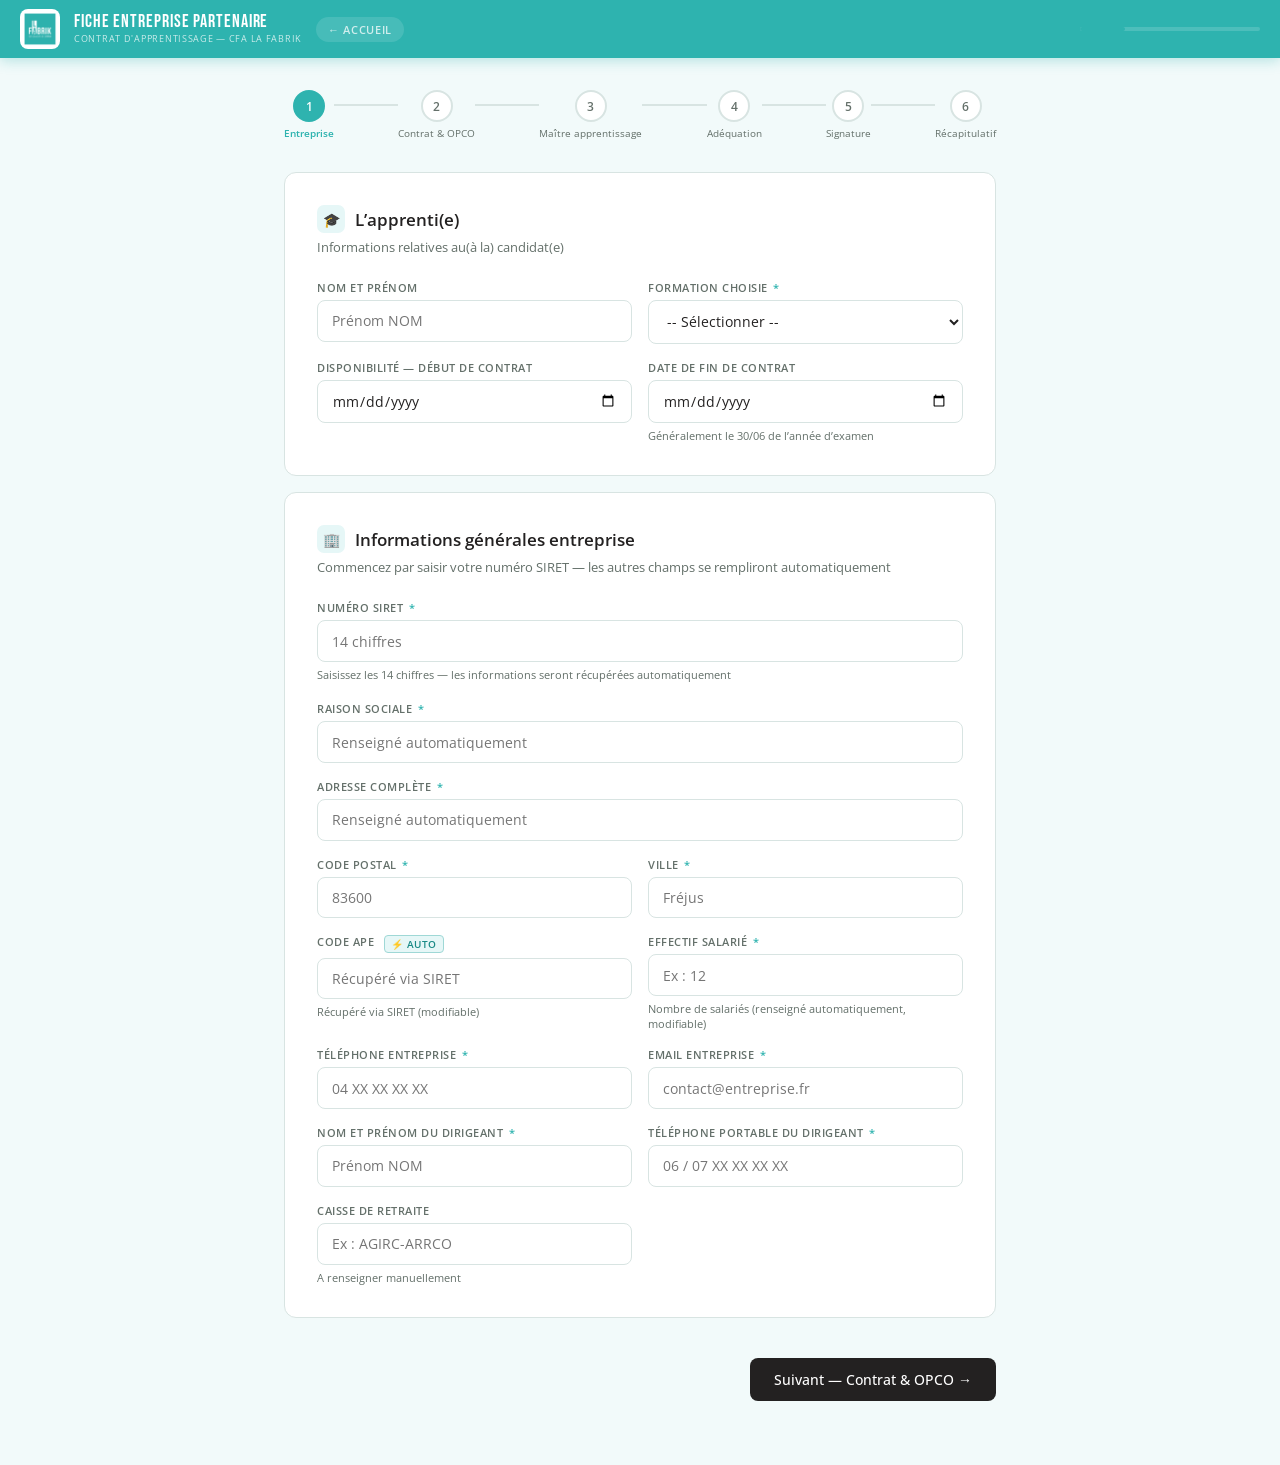
==== commit ad903e1b: "fiche-entreprise : nouveau GAS avec grille dans email + nouveau webhook - Nouveau GAS deployé : emai" ====
--- a/fiche-entreprise/index.html
+++ b/fiche-entreprise/index.html
@@ -166,92 +166,6 @@
   <!-- ETAPE 1 -->
   <div class="step-content active" id="step1">
     <div class="card">
-      <div class="card-title"><div class="card-title-icon">&#x1F3E2;</div> Informations g&eacute;n&eacute;rales entreprise</div>
-      <div class="card-subtitle">Commencez par saisir votre num&eacute;ro SIRET &mdash; les autres champs se rempliront automatiquement</div>
-      <div class="field" style="margin-bottom:1.2rem">
-        <label>Num&eacute;ro SIRET <span class="req">*</span></label>
-        <div class="siret-wrap">
-          <input type="text" id="siret" placeholder="14 chiffres" maxlength="14" oninput="onSiretInput(this.value)" style="padding-right:36px"/>
-          <div class="siret-loader" id="siretLoader"></div>
-          <div class="siret-ok" id="siretOk">&#10003;</div>
-          <div class="siret-err" id="siretErr">&#10007;</div>
-        </div>
-        <div class="field-error" id="err_siret">14 chiffres requis</div>
-        <div class="field-hint">Saisissez les 14 chiffres &mdash; les informations seront r&eacute;cup&eacute;r&eacute;es automatiquement</div>
-      </div>
-      <div class="form-grid one">
-        <div class="field">
-          <label>Raison sociale <span class="req">*</span></label>
-          <input type="text" id="raisonSociale" placeholder="Renseign&eacute; automatiquement"/>
-          <div class="field-error" id="err_raisonSociale">Champ obligatoire</div>
-        </div>
-      </div>
-      <div class="form-grid mt1">
-        <div class="field full">
-          <label>Adresse compl&egrave;te <span class="req">*</span></label>
-          <input type="text" id="adresse" placeholder="Renseign&eacute; automatiquement"/>
-          <div class="field-error" id="err_adresse">Champ obligatoire</div>
-        </div>
-        <div class="field">
-          <label>Code postal <span class="req">*</span></label>
-          <input type="text" id="codePostal" placeholder="83600" maxlength="5"/>
-          <div class="field-error" id="err_codePostal">Format invalide</div>
-        </div>
-        <div class="field">
-          <label>Ville <span class="req">*</span></label>
-          <input type="text" id="ville" placeholder="Fr&eacute;jus"/>
-          <div class="field-error" id="err_ville">Champ obligatoire</div>
-        </div>
-        <div class="field">
-          <label>Code APE <span class="autofill-badge">&#x26A1; Auto</span></label>
-          <input type="text" id="codeAPE" placeholder="R&eacute;cup&eacute;r&eacute; via SIRET" maxlength="6"/>
-          <div class="field-hint">R&eacute;cup&eacute;r&eacute; via SIRET (modifiable)</div>
-        </div>
-        <div class="field">
-          <label>Effectif salari&eacute; <span class="req">*</span></label>
-          <input type="text" id="effectif" placeholder="Ex : 12"/>
-          <div class="field-hint">Nombre de salari&eacute;s (renseign&eacute; automatiquement, modifiable)</div>
-          <div class="field-error" id="err_effectif">Champ obligatoire</div>
-        </div>
-        <div class="field">
-          <label>T&eacute;l&eacute;phone entreprise <span class="req">*</span></label>
-          <input type="tel" id="telEntreprise" placeholder="04 XX XX XX XX"/>
-          <div class="field-error" id="err_telEntreprise">Champ obligatoire</div>
-        </div>
-        <div class="field">
-          <label>Email entreprise <span class="req">*</span></label>
-          <input type="email" id="emailEntreprise" placeholder="contact@entreprise.fr"/>
-          <div class="field-error" id="err_emailEntreprise">Email obligatoire ou format invalide</div>
-        </div>
-        <div class="field">
-          <label>Nom et pr&eacute;nom du dirigeant <span class="req">*</span></label>
-          <input type="text" id="nomDirigeant" placeholder="Pr&eacute;nom NOM"/>
-          <div class="field-error" id="err_nomDirigeant">Champ obligatoire</div>
-        </div>
-        <div class="field">
-          <label>T&eacute;l&eacute;phone portable du dirigeant <span class="req">*</span></label>
-          <input type="tel" id="telDirigeant" placeholder="06 / 07 XX XX XX XX"/>
-          <div class="field-error" id="err_telDirigeant">Num&eacute;ro requis</div>
-        </div>
-        <div class="field">
-          <label>Caisse de retraite</label>
-          <input type="text" id="caisseRetraite" placeholder="Ex : AGIRC-ARRCO"/>
-          <div class="field-hint">A renseigner manuellement</div>
-        </div>
-      </div>
-      <div class="verify-box" id="verifyBox">
-        <div class="verify-box-header"><span>&#x26A0;&#xFE0F;</span> V&eacute;rifiez bien les informations pr&eacute;-remplies</div>
-        <p style="font-size:12px;color:#7a5200;line-height:1.6;">Les donn&eacute;es ont &eacute;t&eacute; r&eacute;cup&eacute;r&eacute;es automatiquement via les sources officielles de l&rsquo;&Eacute;tat (API Entreprise / INSEE). Contr&ocirc;lez-les attentivement avant de continuer :</p>
-        <ul>
-          <li>La <strong>raison sociale</strong> correspond bien &agrave; votre entreprise</li>
-          <li>L&rsquo;<strong>adresse</strong> est compl&egrave;te et exacte</li>
-          <li>Le <strong>code APE</strong> refl&egrave;te bien votre activit&eacute; principale</li>
-          <li>L&rsquo;<strong>OPCO</strong> et la <strong>convention collective</strong> (&eacute;tape suivante) sont corrects</li>
-        </ul>
-        <p class="verify-note">En cas de doute&nbsp;: <strong>contrat@fabrikfrejus.fr</strong> &mdash; 04 22 54 26 03</p>
-      </div>
-    </div>
-    <div class="card mt1">
       <div class="card-title"><div class="card-title-icon">&#x1F393;</div> L&rsquo;apprenti(e)</div>
       <div class="card-subtitle">Informations relatives au(à la) candidat(e)</div>
       <div class="form-grid">
@@ -310,6 +224,92 @@
           <input type="date" id="dateFin"/>
           <div class="field-hint">G&eacute;n&eacute;ralement le 30/06 de l&rsquo;ann&eacute;e d&rsquo;examen</div>
         </div>
+      </div>
+    </div>
+    <div class="card mt1">
+      <div class="card-title"><div class="card-title-icon">&#x1F3E2;</div> Informations g&eacute;n&eacute;rales entreprise</div>
+      <div class="card-subtitle">Commencez par saisir votre num&eacute;ro SIRET &mdash; les autres champs se rempliront automatiquement</div>
+      <div class="field" style="margin-bottom:1.2rem">
+        <label>Num&eacute;ro SIRET <span class="req">*</span></label>
+        <div class="siret-wrap">
+          <input type="text" id="siret" placeholder="14 chiffres" maxlength="14" oninput="onSiretInput(this.value)" style="padding-right:36px"/>
+          <div class="siret-loader" id="siretLoader"></div>
+          <div class="siret-ok" id="siretOk">&#10003;</div>
+          <div class="siret-err" id="siretErr">&#10007;</div>
+        </div>
+        <div class="field-error" id="err_siret">14 chiffres requis</div>
+        <div class="field-hint">Saisissez les 14 chiffres &mdash; les informations seront r&eacute;cup&eacute;r&eacute;es automatiquement</div>
+      </div>
+      <div class="form-grid one">
+        <div class="field">
+          <label>Raison sociale <span class="req">*</span></label>
+          <input type="text" id="raisonSociale" placeholder="Renseign&eacute; automatiquement"/>
+          <div class="field-error" id="err_raisonSociale">Champ obligatoire</div>
+        </div>
+      </div>
+      <div class="form-grid mt1">
+        <div class="field full">
+          <label>Adresse compl&egrave;te <span class="req">*</span></label>
+          <input type="text" id="adresse" placeholder="Renseign&eacute; automatiquement"/>
+          <div class="field-error" id="err_adresse">Champ obligatoire</div>
+        </div>
+        <div class="field">
+          <label>Code postal <span class="req">*</span></label>
+          <input type="text" id="codePostal" placeholder="83600" maxlength="5"/>
+          <div class="field-error" id="err_codePostal">Format invalide</div>
+        </div>
+        <div class="field">
+          <label>Ville <span class="req">*</span></label>
+          <input type="text" id="ville" placeholder="Fr&eacute;jus"/>
+          <div class="field-error" id="err_ville">Champ obligatoire</div>
+        </div>
+        <div class="field">
+          <label>Code APE <span class="autofill-badge">&#x26A1; Auto</span></label>
+          <input type="text" id="codeAPE" placeholder="R&eacute;cup&eacute;r&eacute; via SIRET" maxlength="6"/>
+          <div class="field-hint">R&eacute;cup&eacute;r&eacute; via SIRET (modifiable)</div>
+        </div>
+        <div class="field">
+          <label>Effectif salari&eacute; <span class="req">*</span></label>
+          <input type="text" id="effectif" placeholder="Ex : 12"/>
+          <div class="field-hint">Nombre de salari&eacute;s (renseign&eacute; automatiquement, modifiable)</div>
+          <div class="field-error" id="err_effectif">Champ obligatoire</div>
+        </div>
+        <div class="field">
+          <label>T&eacute;l&eacute;phone entreprise <span class="req">*</span></label>
+          <input type="tel" id="telEntreprise" placeholder="04 XX XX XX XX"/>
+          <div class="field-error" id="err_telEntreprise">Champ obligatoire</div>
+        </div>
+        <div class="field">
+          <label>Email entreprise <span class="req">*</span></label>
+          <input type="email" id="emailEntreprise" placeholder="contact@entreprise.fr"/>
+          <div class="field-error" id="err_emailEntreprise">Email obligatoire ou format invalide</div>
+        </div>
+        <div class="field">
+          <label>Nom et pr&eacute;nom du dirigeant <span class="req">*</span></label>
+          <input type="text" id="nomDirigeant" placeholder="Pr&eacute;nom NOM"/>
+          <div class="field-error" id="err_nomDirigeant">Champ obligatoire</div>
+        </div>
+        <div class="field">
+          <label>T&eacute;l&eacute;phone portable du dirigeant <span class="req">*</span></label>
+          <input type="tel" id="telDirigeant" placeholder="06 / 07 XX XX XX XX"/>
+          <div class="field-error" id="err_telDirigeant">Num&eacute;ro requis</div>
+        </div>
+        <div class="field">
+          <label>Caisse de retraite</label>
+          <input type="text" id="caisseRetraite" placeholder="Ex : AGIRC-ARRCO"/>
+          <div class="field-hint">A renseigner manuellement</div>
+        </div>
+      </div>
+      <div class="verify-box" id="verifyBox">
+        <div class="verify-box-header"><span>&#x26A0;&#xFE0F;</span> V&eacute;rifiez bien les informations pr&eacute;-remplies</div>
+        <p style="font-size:12px;color:#7a5200;line-height:1.6;">Les donn&eacute;es ont &eacute;t&eacute; r&eacute;cup&eacute;r&eacute;es automatiquement via les sources officielles de l&rsquo;&Eacute;tat (API Entreprise / INSEE). Contr&ocirc;lez-les attentivement avant de continuer :</p>
+        <ul>
+          <li>La <strong>raison sociale</strong> correspond bien &agrave; votre entreprise</li>
+          <li>L&rsquo;<strong>adresse</strong> est compl&egrave;te et exacte</li>
+          <li>Le <strong>code APE</strong> refl&egrave;te bien votre activit&eacute; principale</li>
+          <li>L&rsquo;<strong>OPCO</strong> et la <strong>convention collective</strong> (&eacute;tape suivante) sont corrects</li>
+        </ul>
+        <p class="verify-note">En cas de doute&nbsp;: <strong>contrat@fabrikfrejus.fr</strong> &mdash; 04 22 54 26 03</p>
       </div>
     </div>
     <div class="nav-bar">
@@ -788,7 +788,7 @@
   "EP":"AGIRC-ARRCO (regime general)"
 };
 
-var WEBHOOK_URL = 'https://script.google.com/macros/s/AKfycbw9aFQNbZOCci4oNvs8zLdqEko4qQYpOtOje0E49BKZ5cEZQqCaXFJJ4EZNcKbqL0JR/exec';
+var WEBHOOK_URL = 'https://script.google.com/macros/s/AKfycbyX8q-ZBmDAWPvYwf1Q6x8EXjTm0Oaz_NAhdlGtNRmNoaSCwvZxr0hgRQvpNU0RLQpCxA/exec';
 
 function g(id) { return document.getElementById(id); }
 function v(id) { var el = g(id); return el ? el.value || "" : ""; }
